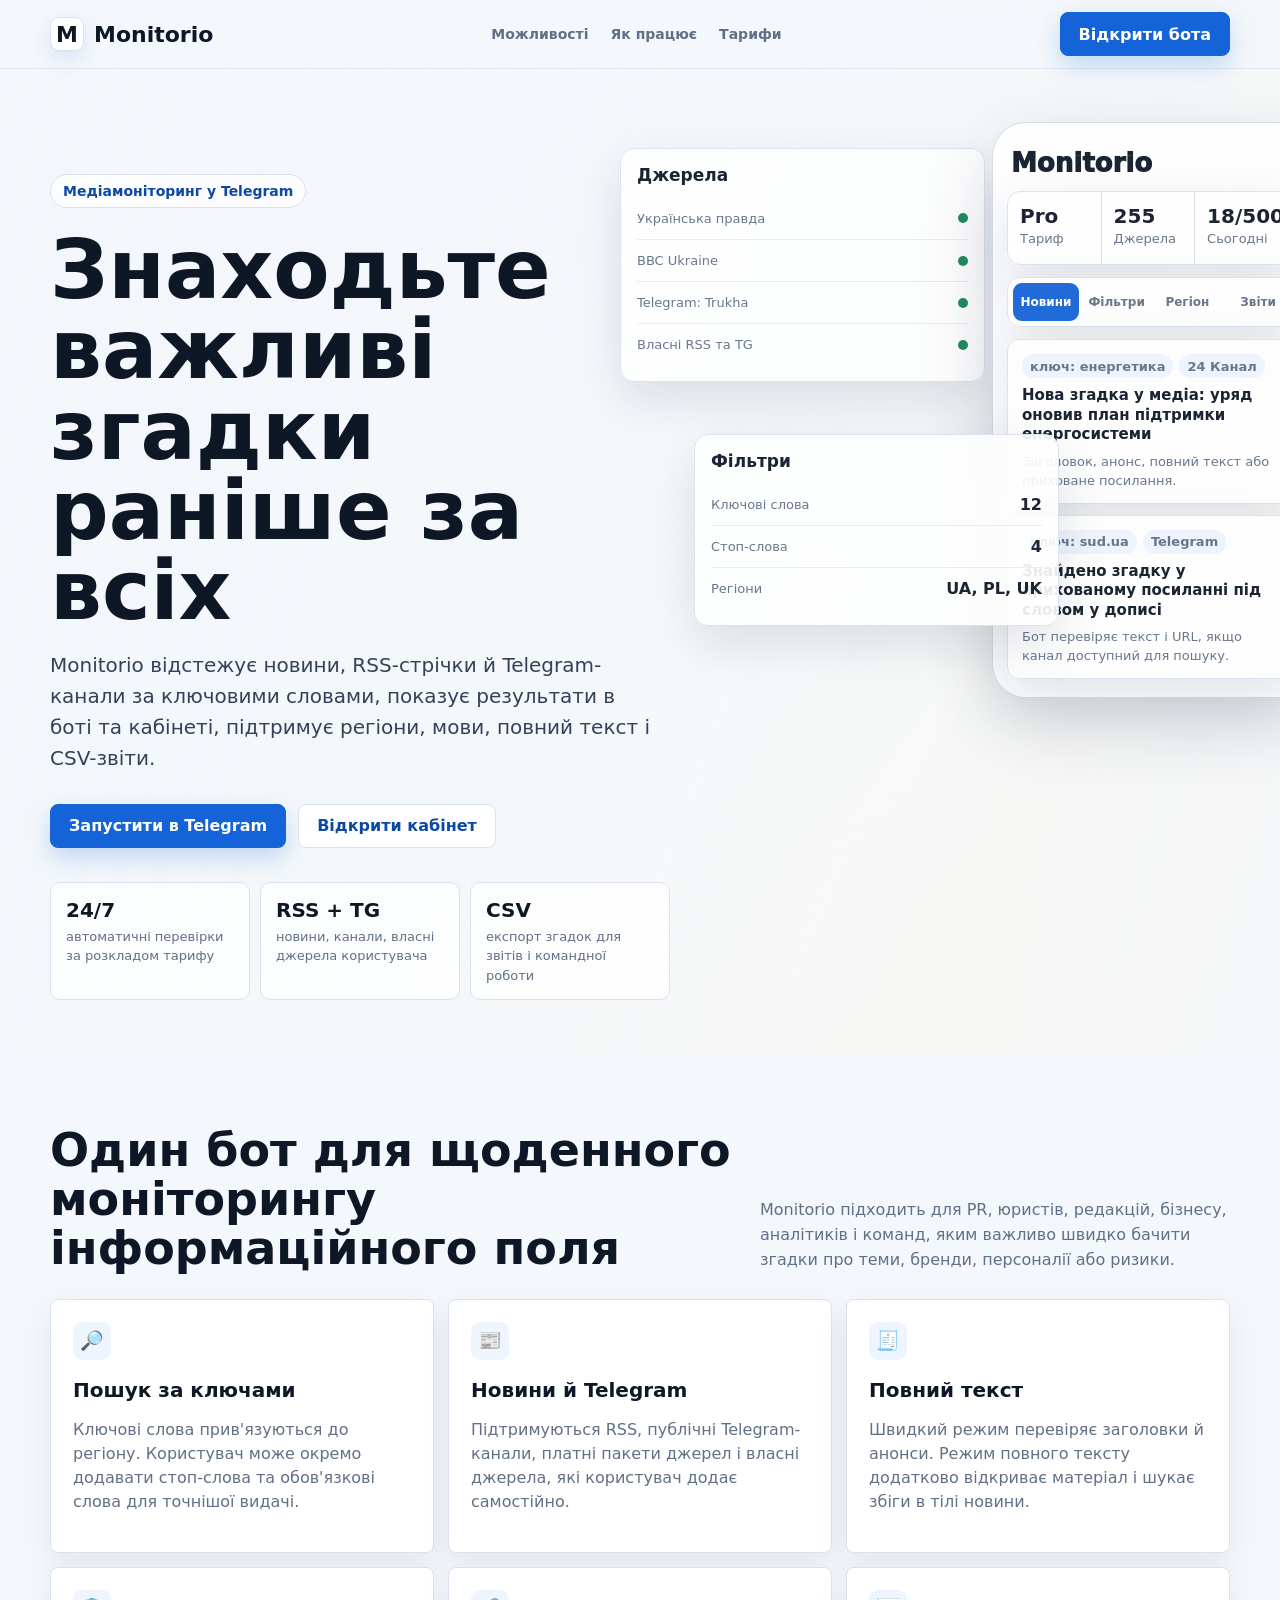
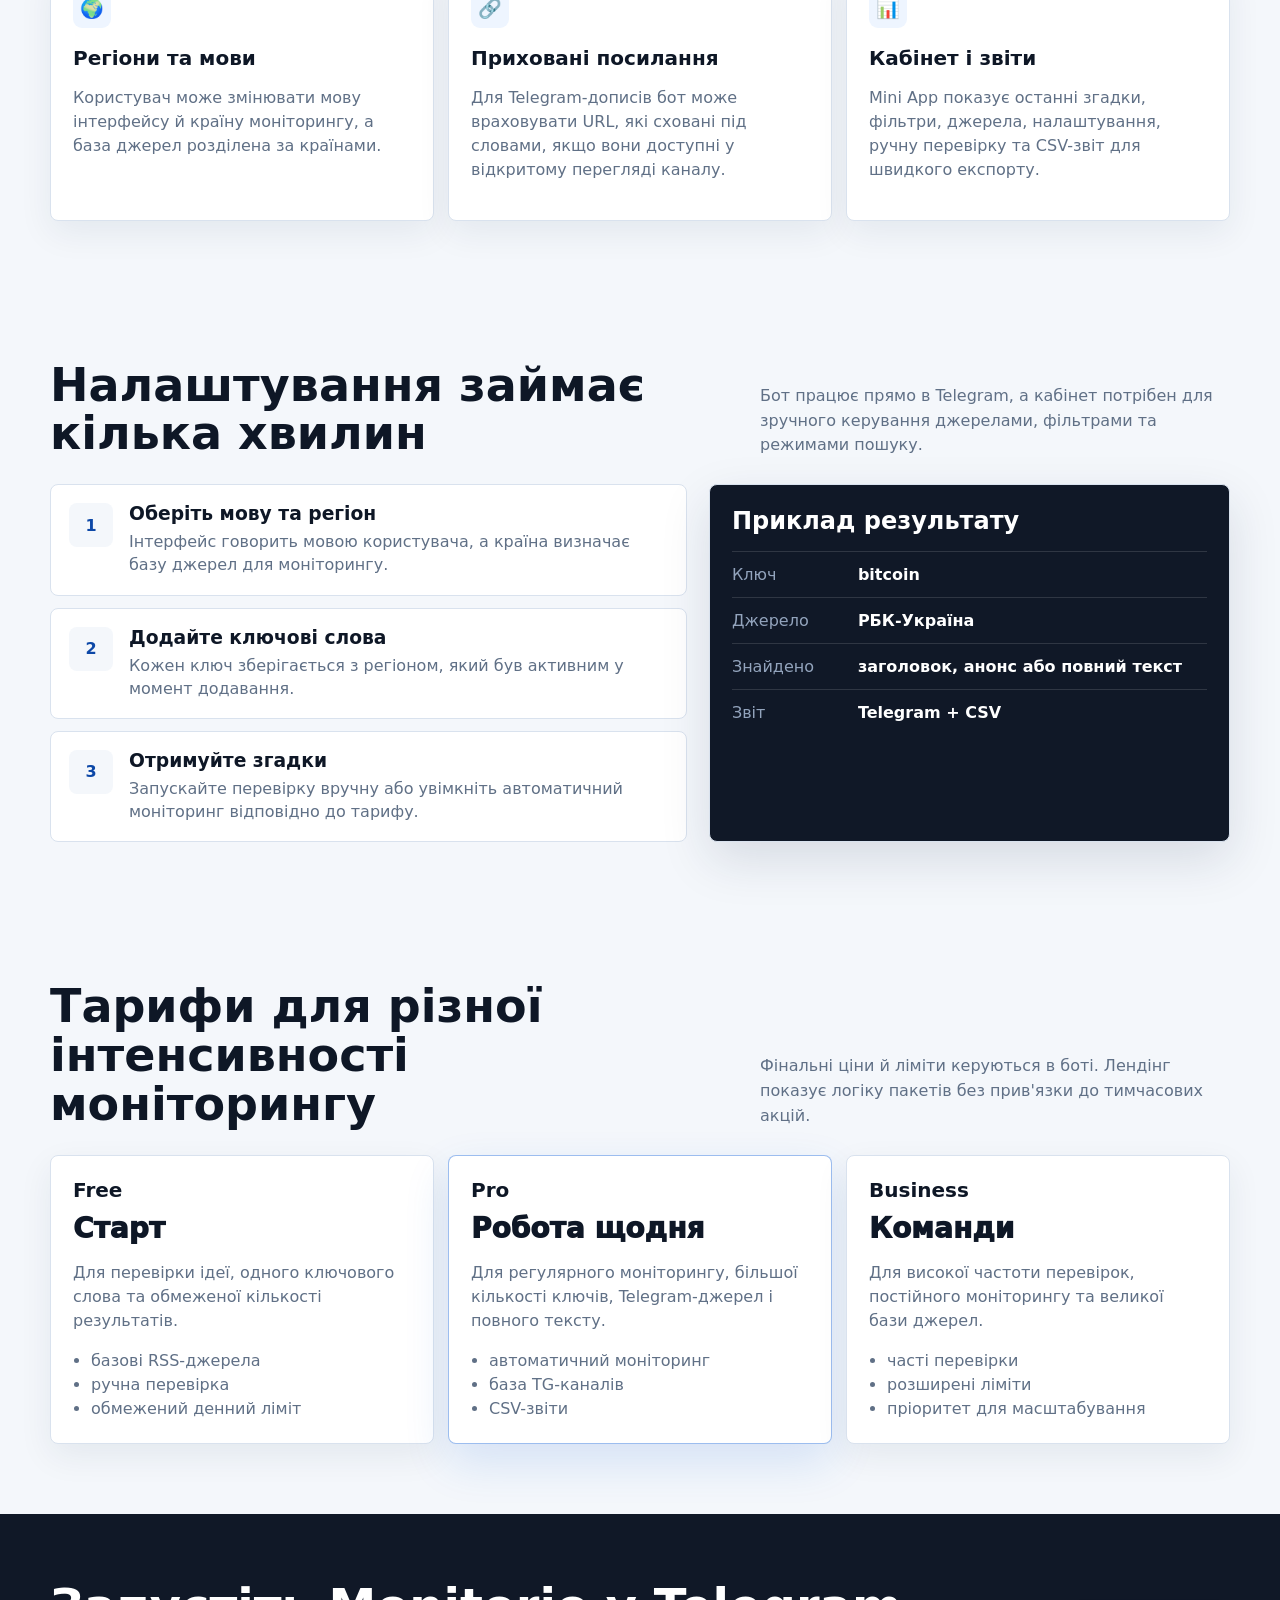
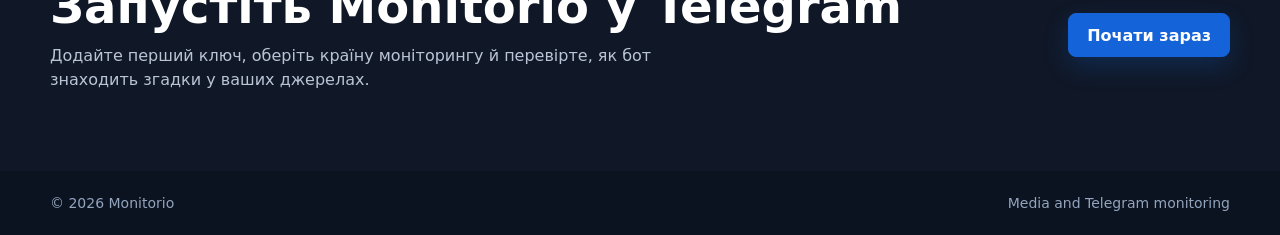
==== landing/index.html @ ac532630 "Add landing page and clarify mini app source counts" ====
<!doctype html>
<html lang="uk">
<head>
  <meta charset="utf-8">
  <meta name="viewport" content="width=device-width, initial-scale=1">
  <title>Monitorio - моніторинг медіа та Telegram</title>
  <meta name="description" content="Monitorio шукає згадки у новинах, RSS-стрічках і Telegram-каналах за ключовими словами. Автоматичний моніторинг, повний текст, регіони, CSV-звіти.">
  <style>
    :root {
      color-scheme: light;
      --bg: #f4f7fb;
      --ink: #0e1726;
      --muted: #607086;
      --line: #d9e2ee;
      --blue: #1463d8;
      --blue-dark: #0d48a7;
      --green: #158456;
      --amber: #bd6b12;
      --panel: rgba(255, 255, 255, .91);
      --shadow: 0 18px 50px rgba(20, 38, 70, .13);
    }

    * {
      box-sizing: border-box;
    }

    html {
      scroll-behavior: smooth;
    }

    body {
      margin: 0;
      background: var(--bg);
      color: var(--ink);
      font-family: Inter, ui-sans-serif, system-ui, -apple-system, BlinkMacSystemFont, "Segoe UI", sans-serif;
      letter-spacing: 0;
    }

    a {
      color: inherit;
      text-decoration: none;
    }

    .topbar {
      position: fixed;
      top: 0;
      right: 0;
      left: 0;
      z-index: 20;
      border-bottom: 1px solid rgba(217, 226, 238, .74);
      background: rgba(244, 247, 251, .86);
      backdrop-filter: blur(16px);
    }

    .nav {
      display: flex;
      align-items: center;
      justify-content: space-between;
      width: min(1180px, calc(100% - 32px));
      min-height: 68px;
      margin: 0 auto;
      gap: 24px;
    }

    .brand {
      display: inline-flex;
      align-items: center;
      gap: 10px;
      font-weight: 900;
      font-size: 22px;
    }

    .mark {
      display: grid;
      place-items: center;
      width: 34px;
      height: 34px;
      border-radius: 9px;
      background: #ffffff;
      border: 1px solid var(--line);
      box-shadow: 0 8px 20px rgba(20, 99, 216, .12);
    }

    .nav-links {
      display: flex;
      align-items: center;
      gap: 22px;
      color: var(--muted);
      font-weight: 700;
      font-size: 14px;
    }

    .nav-cta,
    .button {
      display: inline-flex;
      align-items: center;
      justify-content: center;
      min-height: 44px;
      padding: 0 18px;
      border-radius: 8px;
      border: 1px solid var(--blue);
      background: var(--blue);
      color: #ffffff;
      font-weight: 850;
      box-shadow: 0 10px 24px rgba(20, 99, 216, .22);
    }

    .button.secondary {
      background: #ffffff;
      color: var(--blue-dark);
      border-color: var(--line);
      box-shadow: none;
    }

    .hero {
      position: relative;
      min-height: 88svh;
      overflow: hidden;
      padding: 122px 0 56px;
      isolation: isolate;
    }

    .hero::before {
      content: "";
      position: absolute;
      inset: 0;
      z-index: -2;
      background:
        linear-gradient(110deg, rgba(244, 247, 251, .98) 0%, rgba(244, 247, 251, .91) 42%, rgba(244, 247, 251, .58) 78%, rgba(244, 247, 251, .92) 100%),
        linear-gradient(135deg, #e7f0fb 0%, #f7fbf8 43%, #fff7e8 100%);
    }

    .hero-visual {
      position: absolute;
      top: 104px;
      right: max(-80px, calc((100vw - 1180px) / 2 - 110px));
      z-index: -1;
      width: min(720px, 58vw);
      min-height: 570px;
      opacity: .94;
    }

    .phone {
      position: absolute;
      top: 18px;
      right: 28px;
      width: 320px;
      min-height: 548px;
      padding: 18px 14px;
      border: 1px solid rgba(125, 144, 168, .32);
      border-radius: 34px;
      background: rgba(255, 255, 255, .86);
      box-shadow: 0 26px 80px rgba(20, 38, 70, .18);
    }

    .screen-title {
      margin: 7px 4px 13px;
      font-size: 26px;
      font-weight: 950;
    }

    .screen-tabs,
    .stats,
    .alert-card,
    .panel {
      border: 1px solid var(--line);
      background: var(--panel);
      box-shadow: var(--shadow);
    }

    .stats {
      display: grid;
      grid-template-columns: repeat(3, 1fr);
      overflow: hidden;
      border-radius: 13px;
    }

    .stat {
      min-height: 72px;
      padding: 12px;
      border-right: 1px solid var(--line);
    }

    .stat:last-child {
      border-right: 0;
    }

    .stat strong {
      display: block;
      font-size: 20px;
    }

    .stat span,
    .alert-card span,
    .panel span {
      color: var(--muted);
      font-size: 13px;
    }

    .screen-tabs {
      display: grid;
      grid-template-columns: repeat(4, 1fr);
      gap: 5px;
      margin: 12px 0;
      padding: 5px;
      border-radius: 13px;
    }

    .screen-tabs b {
      display: grid;
      place-items: center;
      min-height: 38px;
      border-radius: 9px;
      color: var(--muted);
      font-size: 12px;
    }

    .screen-tabs b:first-child {
      color: #ffffff;
      background: var(--blue);
    }

    .alert-card {
      margin-top: 11px;
      padding: 14px;
      border-radius: 12px;
    }

    .alert-card h3 {
      margin: 8px 0 6px;
      font-size: 15px;
      line-height: 1.3;
    }

    .badge-row {
      display: flex;
      flex-wrap: wrap;
      gap: 6px;
    }

    .badge {
      display: inline-flex;
      align-items: center;
      min-height: 24px;
      padding: 0 8px;
      border-radius: 99px;
      background: #edf4ff;
      color: var(--blue-dark);
      font-size: 12px;
      font-weight: 800;
    }

    .panel {
      position: absolute;
      left: 0;
      width: 365px;
      padding: 16px;
      border-radius: 14px;
    }

    .panel.sources {
      top: 44px;
    }

    .panel.filters {
      bottom: 48px;
      left: 74px;
    }

    .panel h3 {
      margin: 0 0 12px;
      font-size: 17px;
    }

    .source-row,
    .filter-row {
      display: flex;
      align-items: center;
      justify-content: space-between;
      gap: 14px;
      min-height: 42px;
      border-top: 1px solid #e6edf5;
    }

    .source-row:first-of-type,
    .filter-row:first-of-type {
      border-top: 0;
    }

    .dot {
      width: 10px;
      height: 10px;
      border-radius: 99px;
      background: var(--green);
    }

    .container {
      width: min(1180px, calc(100% - 32px));
      margin: 0 auto;
    }

    .hero-copy {
      max-width: 650px;
      padding-top: 52px;
    }

    .kicker {
      display: inline-flex;
      align-items: center;
      gap: 8px;
      min-height: 34px;
      padding: 0 12px;
      border: 1px solid var(--line);
      border-radius: 99px;
      background: rgba(255, 255, 255, .74);
      color: var(--blue-dark);
      font-weight: 850;
      font-size: 14px;
    }

    h1 {
      margin: 22px 0 18px;
      max-width: 760px;
      font-size: clamp(42px, 7vw, 82px);
      line-height: .98;
      letter-spacing: 0;
    }

    .lead {
      max-width: 610px;
      margin: 0 0 30px;
      color: #344158;
      font-size: 20px;
      line-height: 1.55;
    }

    .hero-actions {
      display: flex;
      flex-wrap: wrap;
      gap: 12px;
      margin-bottom: 34px;
    }

    .proof {
      display: grid;
      grid-template-columns: repeat(3, minmax(0, 1fr));
      max-width: 620px;
      gap: 10px;
    }

    .proof-item {
      min-height: 82px;
      padding: 15px;
      border: 1px solid var(--line);
      border-radius: 10px;
      background: rgba(255, 255, 255, .78);
    }

    .proof-item strong {
      display: block;
      margin-bottom: 4px;
      font-size: 20px;
    }

    .proof-item span {
      color: var(--muted);
      font-size: 13px;
      line-height: 1.35;
    }

    section.band {
      padding: 70px 0;
    }

    .section-head {
      display: flex;
      align-items: end;
      justify-content: space-between;
      gap: 28px;
      margin-bottom: 26px;
    }

    .section-head h2 {
      margin: 0;
      max-width: 700px;
      font-size: clamp(30px, 4vw, 46px);
      line-height: 1.06;
    }

    .section-head p {
      max-width: 470px;
      margin: 0;
      color: var(--muted);
      line-height: 1.55;
    }

    .feature-grid,
    .pricing-grid {
      display: grid;
      grid-template-columns: repeat(3, minmax(0, 1fr));
      gap: 14px;
    }

    .feature,
    .price {
      min-height: 220px;
      padding: 22px;
      border: 1px solid var(--line);
      border-radius: 8px;
      background: #ffffff;
      box-shadow: 0 12px 34px rgba(20, 38, 70, .07);
    }

    .icon {
      display: grid;
      place-items: center;
      width: 38px;
      height: 38px;
      margin-bottom: 18px;
      border-radius: 9px;
      background: #eef5ff;
      color: var(--blue-dark);
      font-size: 19px;
    }

    .feature h3,
    .price h3 {
      margin: 0 0 10px;
      font-size: 20px;
    }

    .feature p,
    .price p,
    .price li {
      color: var(--muted);
      line-height: 1.5;
    }

    .workflow {
      display: grid;
      grid-template-columns: 1.1fr .9fr;
      gap: 22px;
      align-items: stretch;
    }

    .steps {
      display: grid;
      gap: 12px;
    }

    .step {
      display: grid;
      grid-template-columns: 44px 1fr;
      gap: 16px;
      padding: 18px;
      border: 1px solid var(--line);
      border-radius: 8px;
      background: #ffffff;
    }

    .step b {
      display: grid;
      place-items: center;
      width: 44px;
      height: 44px;
      border-radius: 8px;
      background: #f4f7fb;
      color: var(--blue-dark);
    }

    .step h3 {
      margin: 0 0 6px;
    }

    .step p {
      margin: 0;
      color: var(--muted);
      line-height: 1.45;
    }

    .report {
      padding: 22px;
      border: 1px solid var(--line);
      border-radius: 8px;
      background: #101827;
      color: #ffffff;
      box-shadow: var(--shadow);
    }

    .report h3 {
      margin: 0 0 16px;
      font-size: 24px;
    }

    .report-line {
      display: grid;
      grid-template-columns: 112px 1fr;
      gap: 14px;
      padding: 13px 0;
      border-top: 1px solid rgba(255, 255, 255, .13);
    }

    .report-line span {
      color: #93a4bd;
    }

    .report-line strong {
      color: #ffffff;
    }

    .price ul {
      margin: 16px 0 0;
      padding: 0 0 0 18px;
    }

    .price.highlight {
      border-color: rgba(20, 99, 216, .42);
      box-shadow: 0 18px 46px rgba(20, 99, 216, .14);
    }

    .price-tag {
      display: block;
      margin: 6px 0 10px;
      font-size: 28px;
      font-weight: 950;
    }

    .final {
      padding: 64px 0 78px;
      background: #101827;
      color: #ffffff;
    }

    .final .container {
      display: flex;
      align-items: center;
      justify-content: space-between;
      gap: 28px;
    }

    .final h2 {
      margin: 0 0 10px;
      font-size: clamp(30px, 4vw, 48px);
    }

    .final p {
      max-width: 620px;
      margin: 0;
      color: #b9c5d7;
      line-height: 1.55;
    }

    footer {
      padding: 24px 0;
      background: #0b1220;
      color: #93a4bd;
      font-size: 14px;
    }

    footer .container {
      display: flex;
      justify-content: space-between;
      gap: 16px;
    }

    @media (max-width: 980px) {
      .nav-links {
        display: none;
      }

      .hero {
        min-height: auto;
        padding-bottom: 36px;
      }

      .hero-copy {
        padding-top: 18px;
      }

      .hero-visual {
        position: relative;
        top: auto;
        right: auto;
        width: 100%;
        min-height: 580px;
        margin-top: 36px;
      }

      .panel.sources {
        left: 0;
      }

      .panel.filters {
        left: 28px;
      }

      .phone {
        right: 0;
      }

      .section-head,
      .workflow,
      .final .container {
        display: block;
      }

      .section-head p {
        margin-top: 12px;
      }

      .feature-grid,
      .pricing-grid,
      .proof {
        grid-template-columns: 1fr;
      }

      .report {
        margin-top: 16px;
      }
    }

    @media (max-width: 560px) {
      .hero-visual {
        min-height: 545px;
      }

      .phone {
        width: min(310px, 92vw);
      }

      .panel {
        width: min(340px, 92vw);
      }

      .panel.sources {
        top: 356px;
      }

      .panel.filters {
        display: none;
      }

      .button,
      .nav-cta {
        width: 100%;
      }

      .final .button {
        margin-top: 22px;
      }

      footer .container {
        display: block;
      }
    }
  </style>
</head>
<body>
  <header class="topbar">
    <nav class="nav" aria-label="Головна навігація">
      <a class="brand" href="#top" aria-label="Monitorio">
        <span class="mark">M</span>
        <span>Monitorio</span>
      </a>
      <div class="nav-links">
        <a href="#features">Можливості</a>
        <a href="#workflow">Як працює</a>
        <a href="#plans">Тарифи</a>
      </div>
      <a class="nav-cta" href="https://t.me/Monitori0bot">Відкрити бота</a>
    </nav>
  </header>

  <main id="top">
    <section class="hero">
      <div class="hero-visual" aria-hidden="true">
        <div class="panel sources">
          <h3>Джерела</h3>
          <div class="source-row"><span>Українська правда</span><i class="dot"></i></div>
          <div class="source-row"><span>BBC Ukraine</span><i class="dot"></i></div>
          <div class="source-row"><span>Telegram: Trukha</span><i class="dot"></i></div>
          <div class="source-row"><span>Власні RSS та TG</span><i class="dot"></i></div>
        </div>
        <div class="phone">
          <div class="screen-title">Monitorio</div>
          <div class="stats">
            <div class="stat"><strong>Pro</strong><span>Тариф</span></div>
            <div class="stat"><strong>255</strong><span>Джерела</span></div>
            <div class="stat"><strong>18/500</strong><span>Сьогодні</span></div>
          </div>
          <div class="screen-tabs"><b>Новини</b><b>Фільтри</b><b>Регіон</b><b>Звіти</b></div>
          <article class="alert-card">
            <div class="badge-row">
              <span class="badge">ключ: енергетика</span>
              <span class="badge">24 Канал</span>
            </div>
            <h3>Нова згадка у медіа: уряд оновив план підтримки енергосистеми</h3>
            <span>Заголовок, анонс, повний текст або приховане посилання.</span>
          </article>
          <article class="alert-card">
            <div class="badge-row">
              <span class="badge">ключ: sud.ua</span>
              <span class="badge">Telegram</span>
            </div>
            <h3>Знайдено згадку у прихованому посиланні під словом у дописі</h3>
            <span>Бот перевіряє текст і URL, якщо канал доступний для пошуку.</span>
          </article>
        </div>
        <div class="panel filters">
          <h3>Фільтри</h3>
          <div class="filter-row"><span>Ключові слова</span><strong>12</strong></div>
          <div class="filter-row"><span>Стоп-слова</span><strong>4</strong></div>
          <div class="filter-row"><span>Регіони</span><strong>UA, PL, UK</strong></div>
        </div>
      </div>

      <div class="container">
        <div class="hero-copy">
          <span class="kicker">Медіамоніторинг у Telegram</span>
          <h1>Знаходьте важливі згадки раніше за всіх</h1>
          <p class="lead">Monitorio відстежує новини, RSS-стрічки й Telegram-канали за ключовими словами, показує результати в боті та кабінеті, підтримує регіони, мови, повний текст і CSV-звіти.</p>
          <div class="hero-actions">
            <a class="button" href="https://t.me/Monitori0bot">Запустити в Telegram</a>
            <a class="button secondary" href="https://app.monitorio.online">Відкрити кабінет</a>
          </div>
          <div class="proof">
            <div class="proof-item"><strong>24/7</strong><span>автоматичні перевірки за розкладом тарифу</span></div>
            <div class="proof-item"><strong>RSS + TG</strong><span>новини, канали, власні джерела користувача</span></div>
            <div class="proof-item"><strong>CSV</strong><span>експорт згадок для звітів і командної роботи</span></div>
          </div>
        </div>
      </div>
    </section>

    <section class="band" id="features">
      <div class="container">
        <div class="section-head">
          <h2>Один бот для щоденного моніторингу інформаційного поля</h2>
          <p>Monitorio підходить для PR, юристів, редакцій, бізнесу, аналітиків і команд, яким важливо швидко бачити згадки про теми, бренди, персоналії або ризики.</p>
        </div>
        <div class="feature-grid">
          <article class="feature">
            <span class="icon">🔎</span>
            <h3>Пошук за ключами</h3>
            <p>Ключові слова прив'язуються до регіону. Користувач може окремо додавати стоп-слова та обов'язкові слова для точнішої видачі.</p>
          </article>
          <article class="feature">
            <span class="icon">📰</span>
            <h3>Новини й Telegram</h3>
            <p>Підтримуються RSS, публічні Telegram-канали, платні пакети джерел і власні джерела, які користувач додає самостійно.</p>
          </article>
          <article class="feature">
            <span class="icon">🧾</span>
            <h3>Повний текст</h3>
            <p>Швидкий режим перевіряє заголовки й анонси. Режим повного тексту додатково відкриває матеріал і шукає збіги в тілі новини.</p>
          </article>
          <article class="feature">
            <span class="icon">🌍</span>
            <h3>Регіони та мови</h3>
            <p>Користувач може змінювати мову інтерфейсу й країну моніторингу, а база джерел розділена за країнами.</p>
          </article>
          <article class="feature">
            <span class="icon">🔗</span>
            <h3>Приховані посилання</h3>
            <p>Для Telegram-дописів бот може враховувати URL, які сховані під словами, якщо вони доступні у відкритому перегляді каналу.</p>
          </article>
          <article class="feature">
            <span class="icon">📊</span>
            <h3>Кабінет і звіти</h3>
            <p>Mini App показує останні згадки, фільтри, джерела, налаштування, ручну перевірку та CSV-звіт для швидкого експорту.</p>
          </article>
        </div>
      </div>
    </section>

    <section class="band" id="workflow">
      <div class="container">
        <div class="section-head">
          <h2>Налаштування займає кілька хвилин</h2>
          <p>Бот працює прямо в Telegram, а кабінет потрібен для зручного керування джерелами, фільтрами та режимами пошуку.</p>
        </div>
        <div class="workflow">
          <div class="steps">
            <article class="step">
              <b>1</b>
              <div><h3>Оберіть мову та регіон</h3><p>Інтерфейс говорить мовою користувача, а країна визначає базу джерел для моніторингу.</p></div>
            </article>
            <article class="step">
              <b>2</b>
              <div><h3>Додайте ключові слова</h3><p>Кожен ключ зберігається з регіоном, який був активним у момент додавання.</p></div>
            </article>
            <article class="step">
              <b>3</b>
              <div><h3>Отримуйте згадки</h3><p>Запускайте перевірку вручну або увімкніть автоматичний моніторинг відповідно до тарифу.</p></div>
            </article>
          </div>
          <aside class="report">
            <h3>Приклад результату</h3>
            <div class="report-line"><span>Ключ</span><strong>bitcoin</strong></div>
            <div class="report-line"><span>Джерело</span><strong>РБК-Україна</strong></div>
            <div class="report-line"><span>Знайдено</span><strong>заголовок, анонс або повний текст</strong></div>
            <div class="report-line"><span>Звіт</span><strong>Telegram + CSV</strong></div>
          </aside>
        </div>
      </div>
    </section>

    <section class="band" id="plans">
      <div class="container">
        <div class="section-head">
          <h2>Тарифи для різної інтенсивності моніторингу</h2>
          <p>Фінальні ціни й ліміти керуються в боті. Лендінг показує логіку пакетів без прив'язки до тимчасових акцій.</p>
        </div>
        <div class="pricing-grid">
          <article class="price">
            <h3>Free</h3>
            <span class="price-tag">Старт</span>
            <p>Для перевірки ідеї, одного ключового слова та обмеженої кількості результатів.</p>
            <ul>
              <li>базові RSS-джерела</li>
              <li>ручна перевірка</li>
              <li>обмежений денний ліміт</li>
            </ul>
          </article>
          <article class="price highlight">
            <h3>Pro</h3>
            <span class="price-tag">Робота щодня</span>
            <p>Для регулярного моніторингу, більшої кількості ключів, Telegram-джерел і повного тексту.</p>
            <ul>
              <li>автоматичний моніторинг</li>
              <li>база TG-каналів</li>
              <li>CSV-звіти</li>
            </ul>
          </article>
          <article class="price">
            <h3>Business</h3>
            <span class="price-tag">Команди</span>
            <p>Для високої частоти перевірок, постійного моніторингу та великої бази джерел.</p>
            <ul>
              <li>часті перевірки</li>
              <li>розширені ліміти</li>
              <li>пріоритет для масштабування</li>
            </ul>
          </article>
        </div>
      </div>
    </section>

    <section class="final">
      <div class="container">
        <div>
          <h2>Запустіть Monitorio у Telegram</h2>
          <p>Додайте перший ключ, оберіть країну моніторингу й перевірте, як бот знаходить згадки у ваших джерелах.</p>
        </div>
        <a class="button" href="https://t.me/Monitori0bot">Почати зараз</a>
      </div>
    </section>
  </main>

  <footer>
    <div class="container">
      <span>© 2026 Monitorio</span>
      <span>Media and Telegram monitoring</span>
    </div>
  </footer>
</body>
</html>
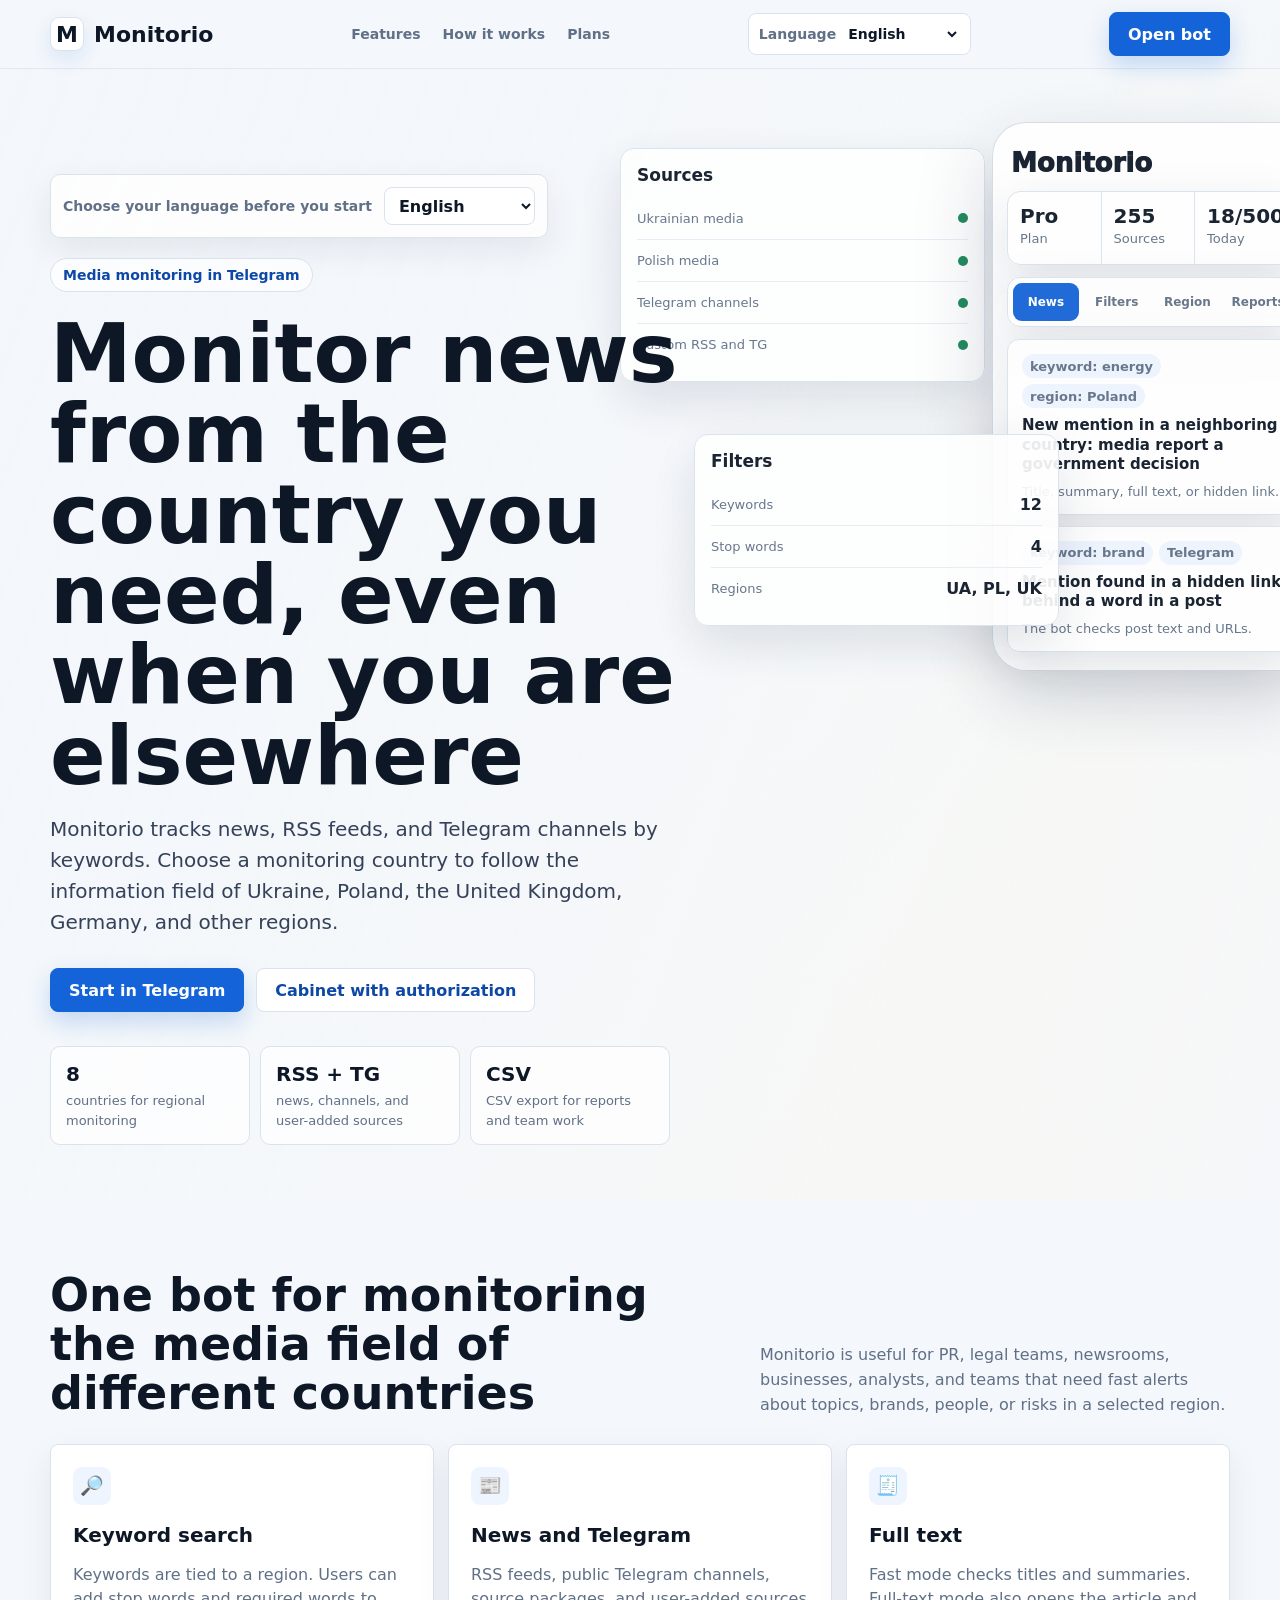
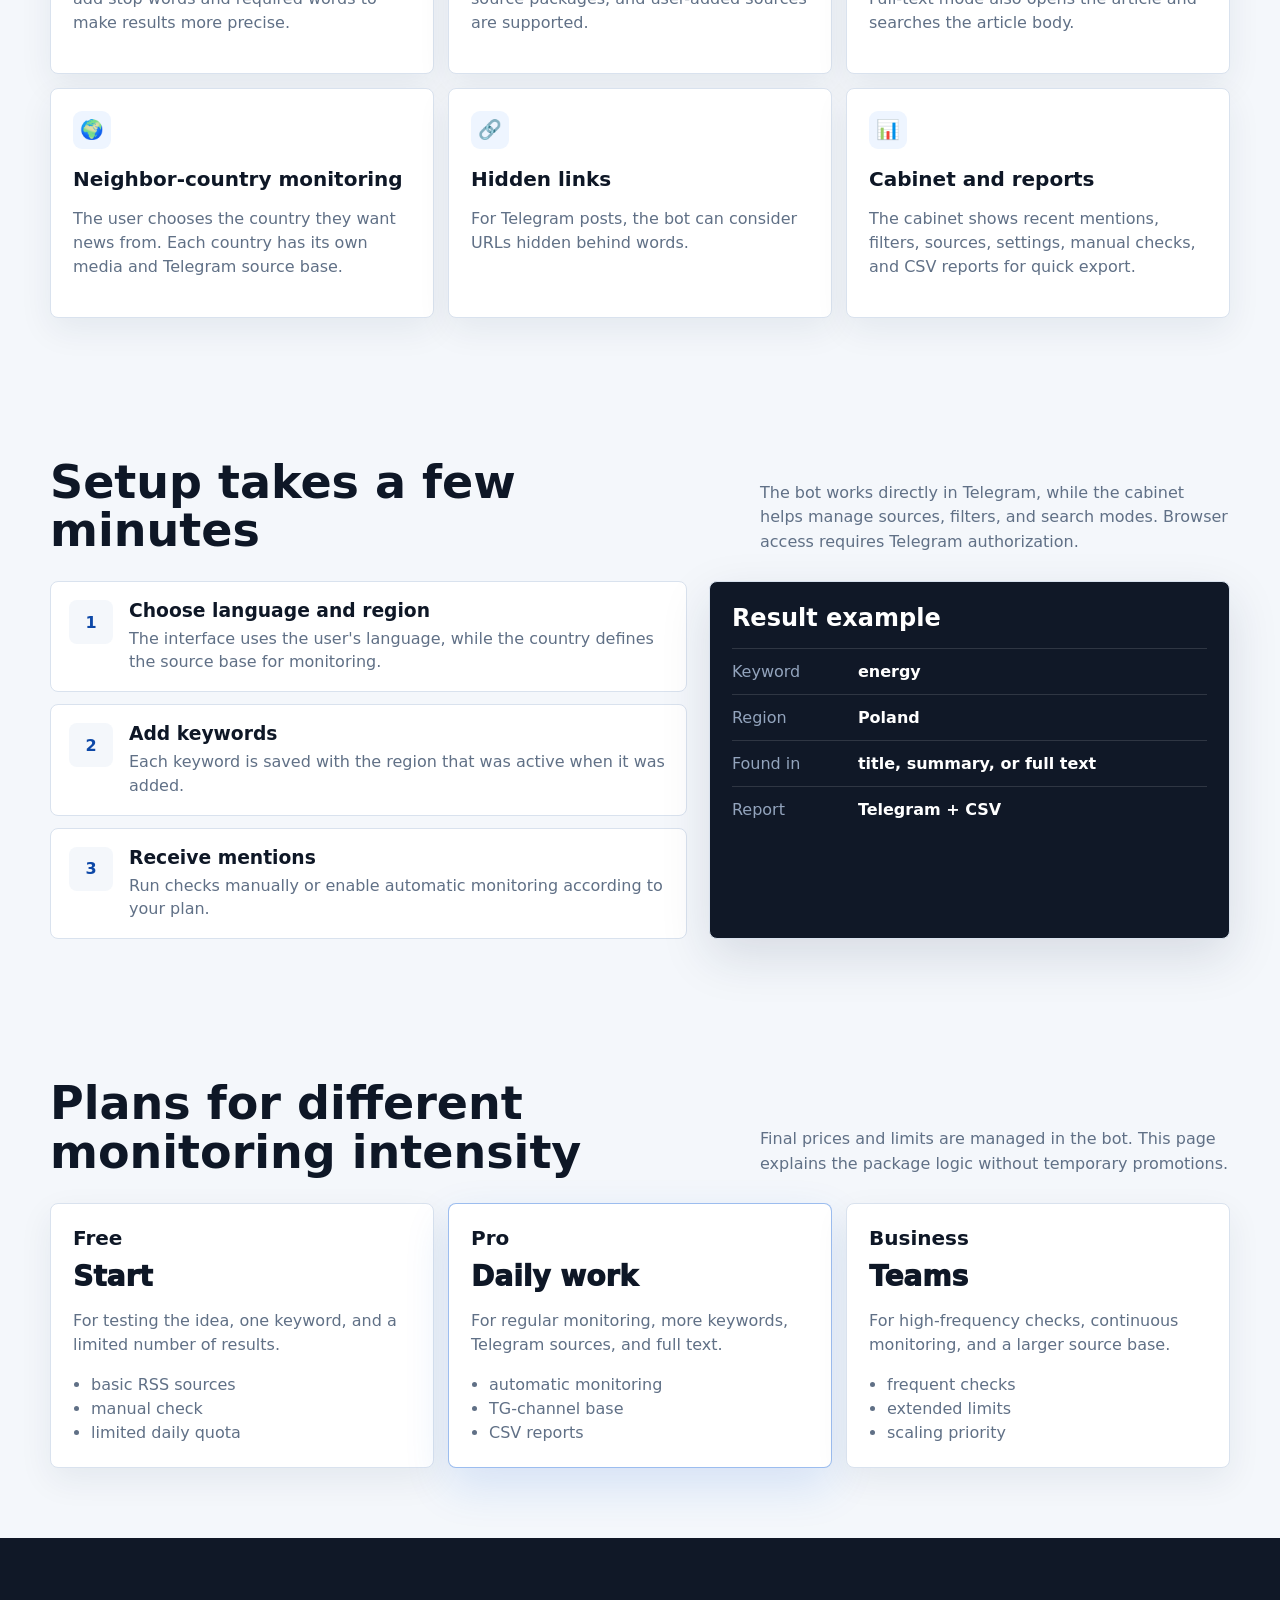
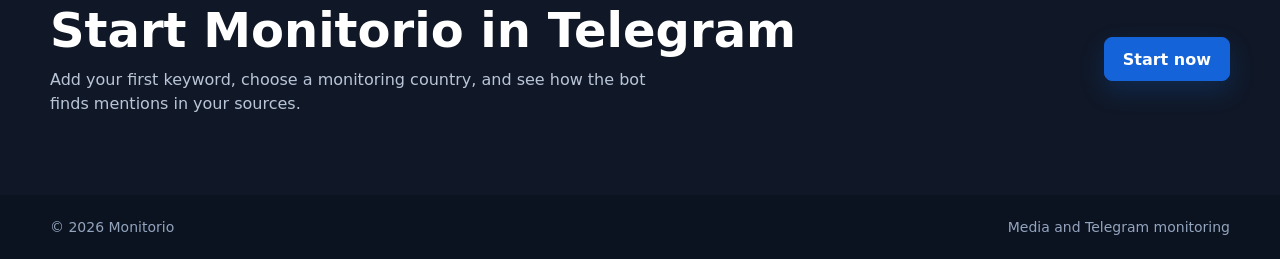
==== commit 79949450: "Localize Monitorio landing page" ====
--- a/landing/index.html
+++ b/landing/index.html
@@ -90,6 +90,29 @@
       font-size: 14px;
     }
 
+    .language-switcher {
+      display: inline-flex;
+      align-items: center;
+      gap: 8px;
+      min-height: 42px;
+      padding: 0 10px;
+      border: 1px solid var(--line);
+      border-radius: 8px;
+      background: #ffffff;
+      color: var(--muted);
+      font-weight: 800;
+      font-size: 14px;
+    }
+
+    .language-switcher select {
+      min-height: 30px;
+      border: 0;
+      background: transparent;
+      color: var(--ink);
+      font: inherit;
+      outline: 0;
+    }
+
     .nav-cta,
     .button {
       display: inline-flex;
@@ -341,6 +364,36 @@
       margin-bottom: 34px;
     }
 
+    .language-panel {
+      display: inline-flex;
+      flex-wrap: wrap;
+      align-items: center;
+      gap: 12px;
+      margin: 0 0 20px;
+      padding: 12px;
+      border: 1px solid var(--line);
+      border-radius: 10px;
+      background: rgba(255, 255, 255, .82);
+      box-shadow: 0 12px 32px rgba(20, 38, 70, .08);
+    }
+
+    .language-panel span {
+      color: var(--muted);
+      font-weight: 800;
+      font-size: 14px;
+    }
+
+    .language-panel select {
+      min-height: 38px;
+      padding: 0 10px;
+      border: 1px solid var(--line);
+      border-radius: 8px;
+      background: #ffffff;
+      color: var(--ink);
+      font: inherit;
+      font-weight: 800;
+    }
+
     .proof {
       display: grid;
       grid-template-columns: repeat(3, minmax(0, 1fr));
@@ -663,11 +716,24 @@
         <span>Monitorio</span>
       </a>
       <div class="nav-links">
-        <a href="#features">Можливості</a>
-        <a href="#workflow">Як працює</a>
-        <a href="#plans">Тарифи</a>
+        <a href="#features" data-i18n="navFeatures">Можливості</a>
+        <a href="#workflow" data-i18n="navWorkflow">Як працює</a>
+        <a href="#plans" data-i18n="navPlans">Тарифи</a>
       </div>
-      <a class="nav-cta" href="https://t.me/Monitori0bot">Відкрити бота</a>
+      <label class="language-switcher">
+        <span data-i18n="languageShort">Мова</span>
+        <select class="language-select" aria-label="Language">
+          <option value="en">English</option>
+          <option value="uk">Українська</option>
+          <option value="pl">Polski</option>
+          <option value="de">Deutsch</option>
+          <option value="es">Español</option>
+          <option value="it">Italiano</option>
+          <option value="be">Беларуская</option>
+          <option value="ru">Русский</option>
+        </select>
+      </label>
+      <a class="nav-cta" href="https://t.me/Monitori0bot" data-i18n="openBot">Відкрити бота</a>
     </nav>
   </header>
 
@@ -675,58 +741,71 @@
     <section class="hero">
       <div class="hero-visual" aria-hidden="true">
         <div class="panel sources">
-          <h3>Джерела</h3>
-          <div class="source-row"><span>Українська правда</span><i class="dot"></i></div>
-          <div class="source-row"><span>BBC Ukraine</span><i class="dot"></i></div>
-          <div class="source-row"><span>Telegram: Trukha</span><i class="dot"></i></div>
-          <div class="source-row"><span>Власні RSS та TG</span><i class="dot"></i></div>
+          <h3 data-i18n="mockSources">Джерела</h3>
+          <div class="source-row"><span data-i18n="mockSourceUa">Українські медіа</span><i class="dot"></i></div>
+          <div class="source-row"><span data-i18n="mockSourcePl">Польські медіа</span><i class="dot"></i></div>
+          <div class="source-row"><span data-i18n="mockSourceTg">Telegram-канали</span><i class="dot"></i></div>
+          <div class="source-row"><span data-i18n="mockSourceCustom">Власні RSS та TG</span><i class="dot"></i></div>
         </div>
         <div class="phone">
           <div class="screen-title">Monitorio</div>
           <div class="stats">
-            <div class="stat"><strong>Pro</strong><span>Тариф</span></div>
-            <div class="stat"><strong>255</strong><span>Джерела</span></div>
-            <div class="stat"><strong>18/500</strong><span>Сьогодні</span></div>
+            <div class="stat"><strong>Pro</strong><span data-i18n="mockPlan">Тариф</span></div>
+            <div class="stat"><strong>255</strong><span data-i18n="mockSources">Джерела</span></div>
+            <div class="stat"><strong>18/500</strong><span data-i18n="mockToday">Сьогодні</span></div>
           </div>
-          <div class="screen-tabs"><b>Новини</b><b>Фільтри</b><b>Регіон</b><b>Звіти</b></div>
+          <div class="screen-tabs"><b data-i18n="tabNews">Новини</b><b data-i18n="tabFilters">Фільтри</b><b data-i18n="tabRegion">Регіон</b><b data-i18n="tabReports">Звіти</b></div>
           <article class="alert-card">
             <div class="badge-row">
-              <span class="badge">ключ: енергетика</span>
-              <span class="badge">24 Канал</span>
+              <span class="badge" data-i18n="mockKeywordEnergy">ключ: енергетика</span>
+              <span class="badge" data-i18n="mockRegionPoland">регіон: Польща</span>
             </div>
-            <h3>Нова згадка у медіа: уряд оновив план підтримки енергосистеми</h3>
-            <span>Заголовок, анонс, повний текст або приховане посилання.</span>
+            <h3 data-i18n="mockAlertOne">Нова згадка у сусідній країні: медіа пишуть про рішення уряду</h3>
+            <span data-i18n="mockAlertHint">Заголовок, анонс, повний текст або приховане посилання.</span>
           </article>
           <article class="alert-card">
             <div class="badge-row">
-              <span class="badge">ключ: sud.ua</span>
+              <span class="badge" data-i18n="mockKeywordBrand">ключ: бренд</span>
               <span class="badge">Telegram</span>
             </div>
-            <h3>Знайдено згадку у прихованому посиланні під словом у дописі</h3>
-            <span>Бот перевіряє текст і URL, якщо канал доступний для пошуку.</span>
+            <h3 data-i18n="mockAlertTwo">Знайдено згадку у прихованому посиланні під словом у дописі</h3>
+            <span data-i18n="mockAlertTwoHint">Бот перевіряє текст допису та URL.</span>
           </article>
         </div>
         <div class="panel filters">
-          <h3>Фільтри</h3>
-          <div class="filter-row"><span>Ключові слова</span><strong>12</strong></div>
-          <div class="filter-row"><span>Стоп-слова</span><strong>4</strong></div>
-          <div class="filter-row"><span>Регіони</span><strong>UA, PL, UK</strong></div>
+          <h3 data-i18n="mockFilters">Фільтри</h3>
+          <div class="filter-row"><span data-i18n="mockKeywords">Ключові слова</span><strong>12</strong></div>
+          <div class="filter-row"><span data-i18n="mockStopWords">Стоп-слова</span><strong>4</strong></div>
+          <div class="filter-row"><span data-i18n="mockRegions">Регіони</span><strong>UA, PL, UK</strong></div>
         </div>
       </div>
 
       <div class="container">
         <div class="hero-copy">
-          <span class="kicker">Медіамоніторинг у Telegram</span>
-          <h1>Знаходьте важливі згадки раніше за всіх</h1>
-          <p class="lead">Monitorio відстежує новини, RSS-стрічки й Telegram-канали за ключовими словами, показує результати в боті та кабінеті, підтримує регіони, мови, повний текст і CSV-звіти.</p>
+          <div class="language-panel">
+            <span data-i18n="chooseLanguage">Оберіть мову перед початком роботи</span>
+            <select class="language-select" aria-label="Language">
+              <option value="en">English</option>
+              <option value="uk">Українська</option>
+              <option value="pl">Polski</option>
+              <option value="de">Deutsch</option>
+              <option value="es">Español</option>
+              <option value="it">Italiano</option>
+              <option value="be">Беларуская</option>
+              <option value="ru">Русский</option>
+            </select>
+          </div>
+          <span class="kicker" data-i18n="kicker">Медіамоніторинг у Telegram</span>
+          <h1 data-i18n="heroTitle">Моніторте новини потрібної країни, навіть якщо ви в іншому регіоні</h1>
+          <p class="lead" data-i18n="heroLead">Monitorio відстежує новини, RSS-стрічки й Telegram-канали за ключовими словами. Оберіть країну моніторингу, щоб бачити інформаційне поле України, Польщі, Великої Британії, Німеччини та інших регіонів.</p>
           <div class="hero-actions">
-            <a class="button" href="https://t.me/Monitori0bot">Запустити в Telegram</a>
-            <a class="button secondary" href="https://app.monitorio.online">Відкрити кабінет</a>
+            <a class="button" href="https://t.me/Monitori0bot" data-i18n="startTelegram">Запустити в Telegram</a>
+            <a class="button secondary" href="https://app.monitorio.online" data-i18n="openCabinet">Кабінет з авторизацією</a>
           </div>
           <div class="proof">
-            <div class="proof-item"><strong>24/7</strong><span>автоматичні перевірки за розкладом тарифу</span></div>
-            <div class="proof-item"><strong>RSS + TG</strong><span>новини, канали, власні джерела користувача</span></div>
-            <div class="proof-item"><strong>CSV</strong><span>експорт згадок для звітів і командної роботи</span></div>
+            <div class="proof-item"><strong>8</strong><span data-i18n="proofRegions">країн для регіонального моніторингу</span></div>
+            <div class="proof-item"><strong>RSS + TG</strong><span data-i18n="proofSources">новини, канали, власні джерела користувача</span></div>
+            <div class="proof-item"><strong>CSV</strong><span data-i18n="proofCsv">експорт згадок для звітів і командної роботи</span></div>
           </div>
         </div>
       </div>
@@ -735,39 +814,39 @@
     <section class="band" id="features">
       <div class="container">
         <div class="section-head">
-          <h2>Один бот для щоденного моніторингу інформаційного поля</h2>
-          <p>Monitorio підходить для PR, юристів, редакцій, бізнесу, аналітиків і команд, яким важливо швидко бачити згадки про теми, бренди, персоналії або ризики.</p>
+          <h2 data-i18n="featuresTitle">Один бот для моніторингу інформаційного поля різних країн</h2>
+          <p data-i18n="featuresLead">Monitorio підходить для PR, юристів, редакцій, бізнесу, аналітиків і команд, яким важливо швидко бачити згадки про теми, бренди, персоналії або ризики у вибраному регіоні.</p>
         </div>
         <div class="feature-grid">
           <article class="feature">
             <span class="icon">🔎</span>
-            <h3>Пошук за ключами</h3>
-            <p>Ключові слова прив'язуються до регіону. Користувач може окремо додавати стоп-слова та обов'язкові слова для точнішої видачі.</p>
+            <h3 data-i18n="featureKeysTitle">Пошук за ключами</h3>
+            <p data-i18n="featureKeysText">Ключові слова прив'язуються до регіону. Користувач може окремо додавати стоп-слова та обов'язкові слова для точнішої видачі.</p>
           </article>
           <article class="feature">
             <span class="icon">📰</span>
-            <h3>Новини й Telegram</h3>
-            <p>Підтримуються RSS, публічні Telegram-канали, платні пакети джерел і власні джерела, які користувач додає самостійно.</p>
+            <h3 data-i18n="featureNewsTitle">Новини й Telegram</h3>
+            <p data-i18n="featureNewsText">Підтримуються RSS, публічні Telegram-канали, пакети джерел і власні джерела, які користувач додає самостійно.</p>
           </article>
           <article class="feature">
             <span class="icon">🧾</span>
-            <h3>Повний текст</h3>
-            <p>Швидкий режим перевіряє заголовки й анонси. Режим повного тексту додатково відкриває матеріал і шукає збіги в тілі новини.</p>
+            <h3 data-i18n="featureFullTitle">Повний текст</h3>
+            <p data-i18n="featureFullText">Швидкий режим перевіряє заголовки й анонси. Режим повного тексту додатково відкриває матеріал і шукає збіги в тілі новини.</p>
           </article>
           <article class="feature">
             <span class="icon">🌍</span>
-            <h3>Регіони та мови</h3>
-            <p>Користувач може змінювати мову інтерфейсу й країну моніторингу, а база джерел розділена за країнами.</p>
+            <h3 data-i18n="featureRegionTitle">Моніторинг сусідніх країн</h3>
+            <p data-i18n="featureRegionText">Користувач обирає країну, з якої хоче отримувати новини. Для кожної країни є власна база медіа та Telegram-каналів.</p>
           </article>
           <article class="feature">
             <span class="icon">🔗</span>
-            <h3>Приховані посилання</h3>
-            <p>Для Telegram-дописів бот може враховувати URL, які сховані під словами, якщо вони доступні у відкритому перегляді каналу.</p>
+            <h3 data-i18n="featureLinksTitle">Приховані посилання</h3>
+            <p data-i18n="featureLinksText">Для Telegram-дописів бот може враховувати URL, які сховані під словами.</p>
           </article>
           <article class="feature">
             <span class="icon">📊</span>
-            <h3>Кабінет і звіти</h3>
-            <p>Mini App показує останні згадки, фільтри, джерела, налаштування, ручну перевірку та CSV-звіт для швидкого експорту.</p>
+            <h3 data-i18n="featureCabinetTitle">Кабінет і звіти</h3>
+            <p data-i18n="featureCabinetText">Кабінет показує останні згадки, фільтри, джерела, налаштування, ручну перевірку та CSV-звіт для швидкого експорту.</p>
           </article>
         </div>
       </div>
@@ -776,30 +855,30 @@
     <section class="band" id="workflow">
       <div class="container">
         <div class="section-head">
-          <h2>Налаштування займає кілька хвилин</h2>
-          <p>Бот працює прямо в Telegram, а кабінет потрібен для зручного керування джерелами, фільтрами та режимами пошуку.</p>
+          <h2 data-i18n="workflowTitle">Налаштування займає кілька хвилин</h2>
+          <p data-i18n="workflowLead">Бот працює прямо в Telegram, а кабінет потрібен для зручного керування джерелами, фільтрами та режимами пошуку. Для браузерного доступу потрібна авторизація через Telegram.</p>
         </div>
         <div class="workflow">
           <div class="steps">
             <article class="step">
               <b>1</b>
-              <div><h3>Оберіть мову та регіон</h3><p>Інтерфейс говорить мовою користувача, а країна визначає базу джерел для моніторингу.</p></div>
+              <div><h3 data-i18n="stepOneTitle">Оберіть мову та регіон</h3><p data-i18n="stepOneText">Інтерфейс говорить мовою користувача, а країна визначає базу джерел для моніторингу.</p></div>
             </article>
             <article class="step">
               <b>2</b>
-              <div><h3>Додайте ключові слова</h3><p>Кожен ключ зберігається з регіоном, який був активним у момент додавання.</p></div>
+              <div><h3 data-i18n="stepTwoTitle">Додайте ключові слова</h3><p data-i18n="stepTwoText">Кожен ключ зберігається з регіоном, який був активним у момент додавання.</p></div>
             </article>
             <article class="step">
               <b>3</b>
-              <div><h3>Отримуйте згадки</h3><p>Запускайте перевірку вручну або увімкніть автоматичний моніторинг відповідно до тарифу.</p></div>
+              <div><h3 data-i18n="stepThreeTitle">Отримуйте згадки</h3><p data-i18n="stepThreeText">Запускайте перевірку вручну або увімкніть автоматичний моніторинг відповідно до тарифу.</p></div>
             </article>
           </div>
           <aside class="report">
-            <h3>Приклад результату</h3>
-            <div class="report-line"><span>Ключ</span><strong>bitcoin</strong></div>
-            <div class="report-line"><span>Джерело</span><strong>РБК-Україна</strong></div>
-            <div class="report-line"><span>Знайдено</span><strong>заголовок, анонс або повний текст</strong></div>
-            <div class="report-line"><span>Звіт</span><strong>Telegram + CSV</strong></div>
+            <h3 data-i18n="reportTitle">Приклад результату</h3>
+            <div class="report-line"><span data-i18n="reportKeyword">Ключ</span><strong data-i18n="reportKeywordValue">енергетика</strong></div>
+            <div class="report-line"><span data-i18n="reportRegion">Регіон</span><strong data-i18n="reportRegionValue">Польща</strong></div>
+            <div class="report-line"><span data-i18n="reportFound">Знайдено</span><strong data-i18n="reportFoundValue">заголовок, анонс або повний текст</strong></div>
+            <div class="report-line"><span data-i18n="reportExport">Звіт</span><strong>Telegram + CSV</strong></div>
           </aside>
         </div>
       </div>
@@ -808,38 +887,38 @@
     <section class="band" id="plans">
       <div class="container">
         <div class="section-head">
-          <h2>Тарифи для різної інтенсивності моніторингу</h2>
-          <p>Фінальні ціни й ліміти керуються в боті. Лендінг показує логіку пакетів без прив'язки до тимчасових акцій.</p>
+          <h2 data-i18n="plansTitle">Тарифи для різної інтенсивності моніторингу</h2>
+          <p data-i18n="plansLead">Фінальні ціни й ліміти керуються в боті. Лендінг показує логіку пакетів без прив'язки до тимчасових акцій.</p>
         </div>
         <div class="pricing-grid">
           <article class="price">
             <h3>Free</h3>
-            <span class="price-tag">Старт</span>
-            <p>Для перевірки ідеї, одного ключового слова та обмеженої кількості результатів.</p>
+            <span class="price-tag" data-i18n="freeTag">Старт</span>
+            <p data-i18n="freeText">Для перевірки ідеї, одного ключового слова та обмеженої кількості результатів.</p>
             <ul>
-              <li>базові RSS-джерела</li>
-              <li>ручна перевірка</li>
-              <li>обмежений денний ліміт</li>
+              <li data-i18n="freeOne">базові RSS-джерела</li>
+              <li data-i18n="freeTwo">ручна перевірка</li>
+              <li data-i18n="freeThree">обмежений денний ліміт</li>
             </ul>
           </article>
           <article class="price highlight">
             <h3>Pro</h3>
-            <span class="price-tag">Робота щодня</span>
-            <p>Для регулярного моніторингу, більшої кількості ключів, Telegram-джерел і повного тексту.</p>
+            <span class="price-tag" data-i18n="proTag">Робота щодня</span>
+            <p data-i18n="proText">Для регулярного моніторингу, більшої кількості ключів, Telegram-джерел і повного тексту.</p>
             <ul>
-              <li>автоматичний моніторинг</li>
-              <li>база TG-каналів</li>
-              <li>CSV-звіти</li>
+              <li data-i18n="proOne">автоматичний моніторинг</li>
+              <li data-i18n="proTwo">база TG-каналів</li>
+              <li data-i18n="proThree">CSV-звіти</li>
             </ul>
           </article>
           <article class="price">
             <h3>Business</h3>
-            <span class="price-tag">Команди</span>
-            <p>Для високої частоти перевірок, постійного моніторингу та великої бази джерел.</p>
+            <span class="price-tag" data-i18n="businessTag">Команди</span>
+            <p data-i18n="businessText">Для високої частоти перевірок, постійного моніторингу та великої бази джерел.</p>
             <ul>
-              <li>часті перевірки</li>
-              <li>розширені ліміти</li>
-              <li>пріоритет для масштабування</li>
+              <li data-i18n="businessOne">часті перевірки</li>
+              <li data-i18n="businessTwo">розширені ліміти</li>
+              <li data-i18n="businessThree">пріоритет для масштабування</li>
             </ul>
           </article>
         </div>
@@ -849,10 +928,10 @@
     <section class="final">
       <div class="container">
         <div>
-          <h2>Запустіть Monitorio у Telegram</h2>
-          <p>Додайте перший ключ, оберіть країну моніторингу й перевірте, як бот знаходить згадки у ваших джерелах.</p>
+          <h2 data-i18n="finalTitle">Запустіть Monitorio у Telegram</h2>
+          <p data-i18n="finalText">Додайте перший ключ, оберіть країну моніторингу й перевірте, як бот знаходить згадки у ваших джерелах.</p>
         </div>
-        <a class="button" href="https://t.me/Monitori0bot">Почати зараз</a>
+        <a class="button" href="https://t.me/Monitori0bot" data-i18n="startNow">Почати зараз</a>
       </div>
     </section>
   </main>
@@ -860,8 +939,805 @@
   <footer>
     <div class="container">
       <span>© 2026 Monitorio</span>
-      <span>Media and Telegram monitoring</span>
+      <span data-i18n="footerTag">Media and Telegram monitoring</span>
     </div>
   </footer>
+  <script>
+    const translations = {
+      uk: {
+        title: "Monitorio - моніторинг медіа та Telegram",
+        description: "Monitorio шукає згадки у новинах, RSS-стрічках і Telegram-каналах за ключовими словами. Автоматичний моніторинг, регіони, повний текст, CSV-звіти.",
+        navFeatures: "Можливості",
+        navWorkflow: "Як працює",
+        navPlans: "Тарифи",
+        languageShort: "Мова",
+        openBot: "Відкрити бота",
+        chooseLanguage: "Оберіть мову перед початком роботи",
+        kicker: "Медіамоніторинг у Telegram",
+        heroTitle: "Моніторте новини потрібної країни, навіть якщо ви в іншому регіоні",
+        heroLead: "Monitorio відстежує новини, RSS-стрічки й Telegram-канали за ключовими словами. Оберіть країну моніторингу, щоб бачити інформаційне поле України, Польщі, Великої Британії, Німеччини та інших регіонів.",
+        startTelegram: "Запустити в Telegram",
+        openCabinet: "Кабінет з авторизацією",
+        proofRegions: "країн для регіонального моніторингу",
+        proofSources: "новини, канали, власні джерела користувача",
+        proofCsv: "експорт згадок для звітів і командної роботи",
+        featuresTitle: "Один бот для моніторингу інформаційного поля різних країн",
+        featuresLead: "Monitorio підходить для PR, юристів, редакцій, бізнесу, аналітиків і команд, яким важливо швидко бачити згадки про теми, бренди, персоналії або ризики у вибраному регіоні.",
+        featureKeysTitle: "Пошук за ключами",
+        featureKeysText: "Ключові слова прив'язуються до регіону. Користувач може окремо додавати стоп-слова та обов'язкові слова для точнішої видачі.",
+        featureNewsTitle: "Новини й Telegram",
+        featureNewsText: "Підтримуються RSS, публічні Telegram-канали, пакети джерел і власні джерела, які користувач додає самостійно.",
+        featureFullTitle: "Повний текст",
+        featureFullText: "Швидкий режим перевіряє заголовки й анонси. Режим повного тексту додатково відкриває матеріал і шукає збіги в тілі новини.",
+        featureRegionTitle: "Моніторинг сусідніх країн",
+        featureRegionText: "Користувач обирає країну, з якої хоче отримувати новини. Для кожної країни є власна база медіа та Telegram-каналів.",
+        featureLinksTitle: "Приховані посилання",
+        featureLinksText: "Для Telegram-дописів бот може враховувати URL, які сховані під словами.",
+        featureCabinetTitle: "Кабінет і звіти",
+        featureCabinetText: "Кабінет показує останні згадки, фільтри, джерела, налаштування, ручну перевірку та CSV-звіт для швидкого експорту.",
+        workflowTitle: "Налаштування займає кілька хвилин",
+        workflowLead: "Бот працює прямо в Telegram, а кабінет потрібен для зручного керування джерелами, фільтрами та режимами пошуку. Для браузерного доступу потрібна авторизація через Telegram.",
+        stepOneTitle: "Оберіть мову та регіон",
+        stepOneText: "Інтерфейс говорить мовою користувача, а країна визначає базу джерел для моніторингу.",
+        stepTwoTitle: "Додайте ключові слова",
+        stepTwoText: "Кожен ключ зберігається з регіоном, який був активним у момент додавання.",
+        stepThreeTitle: "Отримуйте згадки",
+        stepThreeText: "Запускайте перевірку вручну або увімкніть автоматичний моніторинг відповідно до тарифу.",
+        reportTitle: "Приклад результату",
+        reportKeyword: "Ключ",
+        reportKeywordValue: "енергетика",
+        reportRegion: "Регіон",
+        reportRegionValue: "Польща",
+        reportFound: "Знайдено",
+        reportFoundValue: "заголовок, анонс або повний текст",
+        reportExport: "Звіт",
+        plansTitle: "Тарифи для різної інтенсивності моніторингу",
+        plansLead: "Фінальні ціни й ліміти керуються в боті. Лендінг показує логіку пакетів без прив'язки до тимчасових акцій.",
+        freeTag: "Старт",
+        freeText: "Для перевірки ідеї, одного ключового слова та обмеженої кількості результатів.",
+        freeOne: "базові RSS-джерела",
+        freeTwo: "ручна перевірка",
+        freeThree: "обмежений денний ліміт",
+        proTag: "Робота щодня",
+        proText: "Для регулярного моніторингу, більшої кількості ключів, Telegram-джерел і повного тексту.",
+        proOne: "автоматичний моніторинг",
+        proTwo: "база TG-каналів",
+        proThree: "CSV-звіти",
+        businessTag: "Команди",
+        businessText: "Для високої частоти перевірок, постійного моніторингу та великої бази джерел.",
+        businessOne: "часті перевірки",
+        businessTwo: "розширені ліміти",
+        businessThree: "пріоритет для масштабування",
+        finalTitle: "Запустіть Monitorio у Telegram",
+        finalText: "Додайте перший ключ, оберіть країну моніторингу й перевірте, як бот знаходить згадки у ваших джерелах.",
+        startNow: "Почати зараз",
+        footerTag: "Моніторинг медіа та Telegram",
+        mockSources: "Джерела",
+        mockSourceUa: "Українські медіа",
+        mockSourcePl: "Польські медіа",
+        mockSourceTg: "Telegram-канали",
+        mockSourceCustom: "Власні RSS та TG",
+        mockPlan: "Тариф",
+        mockToday: "Сьогодні",
+        tabNews: "Новини",
+        tabFilters: "Фільтри",
+        tabRegion: "Регіон",
+        tabReports: "Звіти",
+        mockKeywordEnergy: "ключ: енергетика",
+        mockRegionPoland: "регіон: Польща",
+        mockAlertOne: "Нова згадка у сусідній країні: медіа пишуть про рішення уряду",
+        mockAlertHint: "Заголовок, анонс, повний текст або приховане посилання.",
+        mockKeywordBrand: "ключ: бренд",
+        mockAlertTwo: "Знайдено згадку у прихованому посиланні під словом у дописі",
+        mockAlertTwoHint: "Бот перевіряє текст допису та URL.",
+        mockFilters: "Фільтри",
+        mockKeywords: "Ключові слова",
+        mockStopWords: "Стоп-слова",
+        mockRegions: "Регіони"
+      },
+      en: {
+        title: "Monitorio - media and Telegram monitoring",
+        description: "Monitorio tracks mentions in news, RSS feeds, and Telegram channels by keywords. Automatic monitoring, regions, full text, CSV reports.",
+        navFeatures: "Features",
+        navWorkflow: "How it works",
+        navPlans: "Plans",
+        languageShort: "Language",
+        openBot: "Open bot",
+        chooseLanguage: "Choose your language before you start",
+        kicker: "Media monitoring in Telegram",
+        heroTitle: "Monitor news from the country you need, even when you are elsewhere",
+        heroLead: "Monitorio tracks news, RSS feeds, and Telegram channels by keywords. Choose a monitoring country to follow the information field of Ukraine, Poland, the United Kingdom, Germany, and other regions.",
+        startTelegram: "Start in Telegram",
+        openCabinet: "Cabinet with authorization",
+        proofRegions: "countries for regional monitoring",
+        proofSources: "news, channels, and user-added sources",
+        proofCsv: "CSV export for reports and team work",
+        featuresTitle: "One bot for monitoring the media field of different countries",
+        featuresLead: "Monitorio is useful for PR, legal teams, newsrooms, businesses, analysts, and teams that need fast alerts about topics, brands, people, or risks in a selected region.",
+        featureKeysTitle: "Keyword search",
+        featureKeysText: "Keywords are tied to a region. Users can add stop words and required words to make results more precise.",
+        featureNewsTitle: "News and Telegram",
+        featureNewsText: "RSS feeds, public Telegram channels, source packages, and user-added sources are supported.",
+        featureFullTitle: "Full text",
+        featureFullText: "Fast mode checks titles and summaries. Full-text mode also opens the article and searches the article body.",
+        featureRegionTitle: "Neighbor-country monitoring",
+        featureRegionText: "The user chooses the country they want news from. Each country has its own media and Telegram source base.",
+        featureLinksTitle: "Hidden links",
+        featureLinksText: "For Telegram posts, the bot can consider URLs hidden behind words.",
+        featureCabinetTitle: "Cabinet and reports",
+        featureCabinetText: "The cabinet shows recent mentions, filters, sources, settings, manual checks, and CSV reports for quick export.",
+        workflowTitle: "Setup takes a few minutes",
+        workflowLead: "The bot works directly in Telegram, while the cabinet helps manage sources, filters, and search modes. Browser access requires Telegram authorization.",
+        stepOneTitle: "Choose language and region",
+        stepOneText: "The interface uses the user's language, while the country defines the source base for monitoring.",
+        stepTwoTitle: "Add keywords",
+        stepTwoText: "Each keyword is saved with the region that was active when it was added.",
+        stepThreeTitle: "Receive mentions",
+        stepThreeText: "Run checks manually or enable automatic monitoring according to your plan.",
+        reportTitle: "Result example",
+        reportKeyword: "Keyword",
+        reportKeywordValue: "energy",
+        reportRegion: "Region",
+        reportRegionValue: "Poland",
+        reportFound: "Found in",
+        reportFoundValue: "title, summary, or full text",
+        reportExport: "Report",
+        plansTitle: "Plans for different monitoring intensity",
+        plansLead: "Final prices and limits are managed in the bot. This page explains the package logic without temporary promotions.",
+        freeTag: "Start",
+        freeText: "For testing the idea, one keyword, and a limited number of results.",
+        freeOne: "basic RSS sources",
+        freeTwo: "manual check",
+        freeThree: "limited daily quota",
+        proTag: "Daily work",
+        proText: "For regular monitoring, more keywords, Telegram sources, and full text.",
+        proOne: "automatic monitoring",
+        proTwo: "TG-channel base",
+        proThree: "CSV reports",
+        businessTag: "Teams",
+        businessText: "For high-frequency checks, continuous monitoring, and a larger source base.",
+        businessOne: "frequent checks",
+        businessTwo: "extended limits",
+        businessThree: "scaling priority",
+        finalTitle: "Start Monitorio in Telegram",
+        finalText: "Add your first keyword, choose a monitoring country, and see how the bot finds mentions in your sources.",
+        startNow: "Start now",
+        footerTag: "Media and Telegram monitoring",
+        mockSources: "Sources",
+        mockSourceUa: "Ukrainian media",
+        mockSourcePl: "Polish media",
+        mockSourceTg: "Telegram channels",
+        mockSourceCustom: "Custom RSS and TG",
+        mockPlan: "Plan",
+        mockToday: "Today",
+        tabNews: "News",
+        tabFilters: "Filters",
+        tabRegion: "Region",
+        tabReports: "Reports",
+        mockKeywordEnergy: "keyword: energy",
+        mockRegionPoland: "region: Poland",
+        mockAlertOne: "New mention in a neighboring country: media report a government decision",
+        mockAlertHint: "Title, summary, full text, or hidden link.",
+        mockKeywordBrand: "keyword: brand",
+        mockAlertTwo: "Mention found in a hidden link behind a word in a post",
+        mockAlertTwoHint: "The bot checks post text and URLs.",
+        mockFilters: "Filters",
+        mockKeywords: "Keywords",
+        mockStopWords: "Stop words",
+        mockRegions: "Regions"
+      },
+      pl: {
+        title: "Monitorio - monitoring mediów i Telegrama",
+        description: "Monitorio śledzi wzmianki w wiadomościach, RSS i kanałach Telegram według słów kluczowych. Monitoring automatyczny, regiony, pełny tekst, raporty CSV.",
+        navFeatures: "Funkcje",
+        navWorkflow: "Jak działa",
+        navPlans: "Plany",
+        languageShort: "Język",
+        openBot: "Otwórz bota",
+        chooseLanguage: "Wybierz język przed rozpoczęciem",
+        kicker: "Monitoring mediów w Telegramie",
+        heroTitle: "Monitoruj wiadomości z wybranego kraju, nawet gdy jesteś gdzie indziej",
+        heroLead: "Monitorio śledzi wiadomości, kanały RSS i Telegram według słów kluczowych. Wybierz kraj monitoringu, aby obserwować przestrzeń informacyjną Ukrainy, Polski, Wielkiej Brytanii, Niemiec i innych regionów.",
+        startTelegram: "Uruchom w Telegramie",
+        openCabinet: "Panel z autoryzacją",
+        proofRegions: "krajów do monitoringu regionalnego",
+        proofSources: "wiadomości, kanały i własne źródła użytkownika",
+        proofCsv: "eksport CSV do raportów i pracy zespołowej",
+        featuresTitle: "Jeden bot do monitoringu mediów w różnych krajach",
+        featuresLead: "Monitorio pomaga PR, prawnikom, redakcjom, firmom, analitykom i zespołom szybko widzieć wzmianki o tematach, markach, osobach lub ryzykach w wybranym regionie.",
+        featureKeysTitle: "Wyszukiwanie słów kluczowych",
+        featureKeysText: "Słowa kluczowe są przypisane do regionu. Można dodawać słowa stop i słowa wymagane dla dokładniejszych wyników.",
+        featureNewsTitle: "Wiadomości i Telegram",
+        featureNewsText: "Obsługiwane są RSS, publiczne kanały Telegram, pakiety źródeł i własne źródła dodane przez użytkownika.",
+        featureFullTitle: "Pełny tekst",
+        featureFullText: "Tryb szybki sprawdza tytuły i opisy. Tryb pełnego tekstu otwiera artykuł i szuka w treści.",
+        featureRegionTitle: "Monitoring krajów sąsiednich",
+        featureRegionText: "Użytkownik wybiera kraj, z którego chce otrzymywać wiadomości. Każdy kraj ma własną bazę mediów i kanałów Telegram.",
+        featureLinksTitle: "Ukryte linki",
+        featureLinksText: "W postach Telegram bot może brać pod uwagę URL-e ukryte pod słowami.",
+        featureCabinetTitle: "Panel i raporty",
+        featureCabinetText: "Panel pokazuje ostatnie wzmianki, filtry, źródła, ustawienia, ręczne sprawdzanie i raport CSV.",
+        workflowTitle: "Konfiguracja zajmuje kilka minut",
+        workflowLead: "Bot działa bezpośrednio w Telegramie, a panel pomaga zarządzać źródłami, filtrami i trybami wyszukiwania. Dostęp z przeglądarki wymaga autoryzacji przez Telegram.",
+        stepOneTitle: "Wybierz język i region",
+        stepOneText: "Interfejs używa języka użytkownika, a kraj określa bazę źródeł do monitoringu.",
+        stepTwoTitle: "Dodaj słowa kluczowe",
+        stepTwoText: "Każde słowo jest zapisywane z regionem aktywnym w chwili dodania.",
+        stepThreeTitle: "Otrzymuj wzmianki",
+        stepThreeText: "Uruchamiaj sprawdzanie ręcznie albo włącz automatyczny monitoring zgodnie z planem.",
+        reportTitle: "Przykład wyniku",
+        reportKeyword: "Słowo",
+        reportKeywordValue: "energia",
+        reportRegion: "Region",
+        reportRegionValue: "Polska",
+        reportFound: "Znaleziono",
+        reportFoundValue: "tytuł, opis albo pełny tekst",
+        reportExport: "Raport",
+        plansTitle: "Plany dla różnej intensywności monitoringu",
+        plansLead: "Ostateczne ceny i limity są zarządzane w bocie. Strona pokazuje logikę pakietów bez promocji tymczasowych.",
+        freeTag: "Start",
+        freeText: "Do testu pomysłu, jednego słowa kluczowego i ograniczonej liczby wyników.",
+        freeOne: "podstawowe źródła RSS",
+        freeTwo: "ręczne sprawdzanie",
+        freeThree: "ograniczony limit dzienny",
+        proTag: "Praca codzienna",
+        proText: "Do regularnego monitoringu, większej liczby słów, źródeł Telegram i pełnego tekstu.",
+        proOne: "automatyczny monitoring",
+        proTwo: "baza kanałów TG",
+        proThree: "raporty CSV",
+        businessTag: "Zespoły",
+        businessText: "Do częstych kontroli, stałego monitoringu i dużej bazy źródeł.",
+        businessOne: "częste kontrole",
+        businessTwo: "rozszerzone limity",
+        businessThree: "priorytet skalowania",
+        finalTitle: "Uruchom Monitorio w Telegramie",
+        finalText: "Dodaj pierwsze słowo, wybierz kraj monitoringu i sprawdź, jak bot znajduje wzmianki.",
+        startNow: "Zacznij teraz",
+        footerTag: "Monitoring mediów i Telegrama",
+        mockSources: "Źródła",
+        mockSourceUa: "Media ukraińskie",
+        mockSourcePl: "Media polskie",
+        mockSourceTg: "Kanały Telegram",
+        mockSourceCustom: "Własne RSS i TG",
+        mockPlan: "Plan",
+        mockToday: "Dzisiaj",
+        tabNews: "Wiadomości",
+        tabFilters: "Filtry",
+        tabRegion: "Region",
+        tabReports: "Raporty",
+        mockKeywordEnergy: "słowo: energia",
+        mockRegionPoland: "region: Polska",
+        mockAlertOne: "Nowa wzmianka w kraju sąsiednim: media piszą o decyzji rządu",
+        mockAlertHint: "Tytuł, opis, pełny tekst albo ukryty link.",
+        mockKeywordBrand: "słowo: marka",
+        mockAlertTwo: "Wzmianka znaleziona w ukrytym linku pod słowem w poście",
+        mockAlertTwoHint: "Bot sprawdza tekst posta i URL-e.",
+        mockFilters: "Filtry",
+        mockKeywords: "Słowa kluczowe",
+        mockStopWords: "Słowa stop",
+        mockRegions: "Regiony"
+      },
+      de: {},
+      es: {},
+      it: {},
+      be: {},
+      ru: {}
+    };
+
+    translations.de = {
+      ...translations.en,
+      title: "Monitorio - Medien- und Telegram-Monitoring",
+      description: "Monitorio verfolgt Erwähnungen in Nachrichten, RSS-Feeds und Telegram-Kanälen nach Keywords. Automatisches Monitoring, Regionen, Volltext, CSV-Berichte.",
+      navFeatures: "Funktionen",
+      navWorkflow: "So funktioniert es",
+      navPlans: "Tarife",
+      languageShort: "Sprache",
+      openBot: "Bot öffnen",
+      chooseLanguage: "Wählen Sie zuerst Ihre Sprache",
+      kicker: "Medienmonitoring in Telegram",
+      heroTitle: "Beobachten Sie Nachrichten aus dem gewünschten Land, auch wenn Sie in einer anderen Region sind",
+      heroLead: "Monitorio verfolgt Nachrichten, RSS-Feeds und Telegram-Kanäle nach Keywords. Wählen Sie ein Monitoring-Land, um das Informationsfeld der Ukraine, Polens, Großbritanniens, Deutschlands und weiterer Regionen zu sehen.",
+      startTelegram: "In Telegram starten",
+      openCabinet: "Kabinett mit Autorisierung",
+      proofRegions: "Länder für regionales Monitoring",
+      proofSources: "Nachrichten, Kanäle und eigene Quellen",
+      proofCsv: "CSV-Export für Berichte und Teamarbeit",
+      featuresTitle: "Ein Bot für Medienmonitoring in verschiedenen Ländern",
+      featuresLead: "Monitorio hilft PR, Juristen, Redaktionen, Unternehmen, Analysten und Teams, Erwähnungen zu Themen, Marken, Personen oder Risiken in einer gewählten Region schnell zu sehen.",
+      featureRegionTitle: "Monitoring von Nachbarländern",
+      featureRegionText: "Der Nutzer wählt das Land, aus dem er Nachrichten erhalten möchte. Jedes Land hat eine eigene Basis aus Medien und Telegram-Kanälen.",
+      workflowLead: "Der Bot arbeitet direkt in Telegram, das Kabinett hilft bei Quellen, Filtern und Suchmodi. Browserzugang erfordert Telegram-Autorisierung.",
+      reportRegionValue: "Polen",
+      footerTag: "Medien- und Telegram-Monitoring",
+      mockSourceUa: "Ukrainische Medien",
+      mockSourcePl: "Polnische Medien",
+      mockRegionPoland: "Region: Polen"
+    };
+
+    translations.es = {
+      ...translations.en,
+      title: "Monitorio - monitoreo de medios y Telegram",
+      description: "Monitorio rastrea menciones en noticias, RSS y canales de Telegram por palabras clave. Monitoreo automático, regiones, texto completo, informes CSV.",
+      navFeatures: "Funciones",
+      navWorkflow: "Cómo funciona",
+      navPlans: "Planes",
+      languageShort: "Idioma",
+      openBot: "Abrir bot",
+      chooseLanguage: "Elige el idioma antes de empezar",
+      kicker: "Monitoreo de medios en Telegram",
+      heroTitle: "Monitorea noticias del país que necesitas, aunque estés en otra región",
+      heroLead: "Monitorio rastrea noticias, RSS y canales de Telegram por palabras clave. Elige un país de monitoreo para seguir el campo informativo de Ucrania, Polonia, Reino Unido, Alemania y otras regiones.",
+      startTelegram: "Iniciar en Telegram",
+      openCabinet: "Panel con autorización",
+      proofRegions: "países para monitoreo regional",
+      proofSources: "noticias, canales y fuentes propias",
+      proofCsv: "exportación CSV para informes y equipos",
+      featuresTitle: "Un bot para monitorear el campo mediático de distintos países",
+      featuresLead: "Monitorio ayuda a PR, abogados, redacciones, empresas, analistas y equipos a ver rápido menciones sobre temas, marcas, personas o riesgos en una región elegida.",
+      featureRegionTitle: "Monitoreo de países vecinos",
+      featureRegionText: "El usuario elige el país del que quiere recibir noticias. Cada país tiene su propia base de medios y canales de Telegram.",
+      workflowLead: "El bot funciona directamente en Telegram, y el panel ayuda a gestionar fuentes, filtros y modos de búsqueda. El acceso desde navegador requiere autorización por Telegram.",
+      reportRegionValue: "Polonia",
+      footerTag: "Monitoreo de medios y Telegram",
+      mockSourceUa: "Medios ucranianos",
+      mockSourcePl: "Medios polacos",
+      mockRegionPoland: "región: Polonia"
+    };
+
+    translations.it = {
+      ...translations.en,
+      title: "Monitorio - monitoraggio media e Telegram",
+      description: "Monitorio traccia menzioni in notizie, RSS e canali Telegram tramite parole chiave. Monitoraggio automatico, regioni, testo completo, report CSV.",
+      navFeatures: "Funzioni",
+      navWorkflow: "Come funziona",
+      navPlans: "Piani",
+      languageShort: "Lingua",
+      openBot: "Apri bot",
+      chooseLanguage: "Scegli la lingua prima di iniziare",
+      kicker: "Monitoraggio media in Telegram",
+      heroTitle: "Monitora le notizie del paese che ti interessa, anche da un'altra regione",
+      heroLead: "Monitorio traccia notizie, feed RSS e canali Telegram per parole chiave. Scegli il paese di monitoraggio per seguire lo spazio informativo di Ucraina, Polonia, Regno Unito, Germania e altre regioni.",
+      startTelegram: "Avvia in Telegram",
+      openCabinet: "Pannello con autorizzazione",
+      proofRegions: "paesi per monitoraggio regionale",
+      proofSources: "notizie, canali e fonti aggiunte dall'utente",
+      proofCsv: "export CSV per report e lavoro di squadra",
+      featuresTitle: "Un bot per monitorare il campo mediatico di diversi paesi",
+      featuresLead: "Monitorio aiuta PR, legali, redazioni, aziende, analisti e team a vedere rapidamente menzioni su temi, brand, persone o rischi nella regione scelta.",
+      featureRegionTitle: "Monitoraggio dei paesi vicini",
+      featureRegionText: "L'utente sceglie il paese da cui vuole ricevere notizie. Ogni paese ha una propria base di media e canali Telegram.",
+      workflowLead: "Il bot funziona direttamente in Telegram, mentre il pannello aiuta a gestire fonti, filtri e modalità di ricerca. L'accesso da browser richiede autorizzazione Telegram.",
+      reportRegionValue: "Polonia",
+      footerTag: "Monitoraggio media e Telegram",
+      mockSourceUa: "Media ucraini",
+      mockSourcePl: "Media polacchi",
+      mockRegionPoland: "regione: Polonia"
+    };
+
+    translations.be = {
+      ...translations.uk,
+      title: "Monitorio - маніторынг медыя і Telegram",
+      description: "Monitorio шукае згадкі ў навінах, RSS-стужках і Telegram-каналах па ключавых словах. Аўтаматычны маніторынг, рэгіёны, поўны тэкст, CSV-справаздачы.",
+      navFeatures: "Магчымасці",
+      navWorkflow: "Як працуе",
+      navPlans: "Тарыфы",
+      languageShort: "Мова",
+      openBot: "Адкрыць бота",
+      chooseLanguage: "Выберыце мову перад пачаткам працы",
+      kicker: "Медыяманіторынг у Telegram",
+      heroTitle: "Маніторце навіны патрэбнай краіны, нават калі вы ў іншым рэгіёне",
+      heroLead: "Monitorio адсочвае навіны, RSS-стужкі і Telegram-каналы па ключавых словах. Выберыце краіну маніторынгу, каб бачыць інфармацыйнае поле Украіны, Польшчы, Вялікай Брытаніі, Германіі і іншых рэгіёнаў.",
+      startTelegram: "Запусціць у Telegram",
+      openCabinet: "Кабінет з аўтарызацыяй",
+      proofRegions: "краін для рэгіянальнага маніторынгу",
+      proofSources: "навіны, каналы і ўласныя крыніцы карыстальніка",
+      proofCsv: "экспарт CSV для справаздач і каманднай працы",
+      featuresTitle: "Адзін бот для маніторынгу інфармацыйнага поля розных краін",
+      featureRegionTitle: "Маніторынг суседніх краін",
+      featureRegionText: "Карыстальнік выбірае краіну, з якой хоча атрымліваць навіны. Для кожнай краіны ёсць уласная база медыя і Telegram-каналаў.",
+      workflowLead: "Бот працуе проста ў Telegram, а кабінет патрэбны для кіравання крыніцамі, фільтрамі і рэжымамі пошуку. Для доступу з браўзера патрэбна аўтарызацыя праз Telegram.",
+      reportRegionValue: "Польшча",
+      footerTag: "Маніторынг медыя і Telegram",
+      mockSourceUa: "Украінскія медыя",
+      mockSourcePl: "Польскія медыя",
+      mockRegionPoland: "рэгіён: Польшча"
+    };
+
+    translations.ru = {
+      ...translations.uk,
+      title: "Monitorio - мониторинг медиа и Telegram",
+      description: "Monitorio ищет упоминания в новостях, RSS-лентах и Telegram-каналах по ключевым словам. Автоматический мониторинг, регионы, полный текст, CSV-отчеты.",
+      navFeatures: "Возможности",
+      navWorkflow: "Как работает",
+      navPlans: "Тарифы",
+      languageShort: "Язык",
+      openBot: "Открыть бота",
+      chooseLanguage: "Выберите язык перед началом работы",
+      kicker: "Медиамониторинг в Telegram",
+      heroTitle: "Мониторьте новости нужной страны, даже если вы в другом регионе",
+      heroLead: "Monitorio отслеживает новости, RSS-ленты и Telegram-каналы по ключевым словам. Выберите страну мониторинга, чтобы видеть информационное поле Украины, Польши, Великобритании, Германии и других регионов.",
+      startTelegram: "Запустить в Telegram",
+      openCabinet: "Кабинет с авторизацией",
+      proofRegions: "стран для регионального мониторинга",
+      proofSources: "новости, каналы и собственные источники пользователя",
+      proofCsv: "экспорт CSV для отчетов и командной работы",
+      featuresTitle: "Один бот для мониторинга информационного поля разных стран",
+      featuresLead: "Monitorio подходит PR, юристам, редакциям, бизнесу, аналитикам и командам, которым важно быстро видеть упоминания тем, брендов, персоналий или рисков в выбранном регионе.",
+      featureKeysTitle: "Поиск по ключам",
+      featureKeysText: "Ключевые слова привязываются к региону. Пользователь может добавлять стоп-слова и обязательные слова для более точной выдачи.",
+      featureNewsTitle: "Новости и Telegram",
+      featureNewsText: "Поддерживаются RSS, публичные Telegram-каналы, пакеты источников и собственные источники, которые пользователь добавляет сам.",
+      featureFullTitle: "Полный текст",
+      featureFullText: "Быстрый режим проверяет заголовки и анонсы. Режим полного текста дополнительно открывает материал и ищет совпадения в тексте новости.",
+      featureRegionTitle: "Мониторинг соседних стран",
+      featureRegionText: "Пользователь выбирает страну, из которой хочет получать новости. Для каждой страны есть своя база медиа и Telegram-каналов.",
+      featureLinksTitle: "Скрытые ссылки",
+      featureLinksText: "Для Telegram-постов бот может учитывать URL, скрытые под словами.",
+      featureCabinetTitle: "Кабинет и отчеты",
+      featureCabinetText: "Кабинет показывает последние упоминания, фильтры, источники, настройки, ручную проверку и CSV-отчет для быстрого экспорта.",
+      workflowTitle: "Настройка занимает несколько минут",
+      workflowLead: "Бот работает прямо в Telegram, а кабинет нужен для управления источниками, фильтрами и режимами поиска. Для доступа из браузера нужна авторизация через Telegram.",
+      stepOneTitle: "Выберите язык и регион",
+      stepOneText: "Интерфейс говорит на языке пользователя, а страна определяет базу источников для мониторинга.",
+      stepTwoTitle: "Добавьте ключевые слова",
+      stepTwoText: "Каждый ключ сохраняется с регионом, который был активен в момент добавления.",
+      stepThreeTitle: "Получайте упоминания",
+      stepThreeText: "Запускайте проверку вручную или включайте автоматический мониторинг согласно тарифу.",
+      reportTitle: "Пример результата",
+      reportKeyword: "Ключ",
+      reportRegion: "Регион",
+      reportRegionValue: "Польша",
+      reportFound: "Найдено",
+      reportFoundValue: "заголовок, анонс или полный текст",
+      reportExport: "Отчет",
+      plansTitle: "Тарифы для разной интенсивности мониторинга",
+      plansLead: "Финальные цены и лимиты управляются в боте. Лендинг показывает логику пакетов без временных акций.",
+      freeTag: "Старт",
+      freeText: "Для проверки идеи, одного ключевого слова и ограниченного количества результатов.",
+      freeOne: "базовые RSS-источники",
+      freeTwo: "ручная проверка",
+      freeThree: "ограниченный дневной лимит",
+      proTag: "Ежедневная работа",
+      proText: "Для регулярного мониторинга, большего количества ключей, Telegram-источников и полного текста.",
+      proOne: "автоматический мониторинг",
+      proTwo: "база TG-каналов",
+      proThree: "CSV-отчеты",
+      businessTag: "Команды",
+      businessText: "Для высокой частоты проверок, постоянного мониторинга и большой базы источников.",
+      businessOne: "частые проверки",
+      businessTwo: "расширенные лимиты",
+      businessThree: "приоритет для масштабирования",
+      finalTitle: "Запустите Monitorio в Telegram",
+      finalText: "Добавьте первый ключ, выберите страну мониторинга и проверьте, как бот находит упоминания в ваших источниках.",
+      startNow: "Начать сейчас",
+      footerTag: "Мониторинг медиа и Telegram",
+      mockSourceUa: "Украинские медиа",
+      mockSourcePl: "Польские медиа",
+      mockPlan: "Тариф",
+      mockToday: "Сегодня",
+      tabNews: "Новости",
+      tabFilters: "Фильтры",
+      tabRegion: "Регион",
+      tabReports: "Отчеты",
+      mockKeywordEnergy: "ключ: энергетика",
+      mockRegionPoland: "регион: Польша",
+      mockAlertOne: "Новое упоминание в соседней стране: медиа пишут о решении правительства",
+      mockAlertHint: "Заголовок, анонс, полный текст или скрытая ссылка.",
+      mockKeywordBrand: "ключ: бренд",
+      mockAlertTwo: "Найдено упоминание в скрытой ссылке под словом в посте",
+      mockAlertTwoHint: "Бот проверяет текст поста и URL.",
+      mockFilters: "Фильтры",
+      mockKeywords: "Ключевые слова",
+      mockStopWords: "Стоп-слова",
+      mockRegions: "Регионы"
+    };
+
+    Object.assign(translations.de, {
+      featureKeysTitle: "Keyword-Suche",
+      featureKeysText: "Keywords werden einer Region zugeordnet. Nutzer können Stoppwörter und Pflichtwörter hinzufügen, um Ergebnisse genauer zu machen.",
+      featureNewsTitle: "Nachrichten und Telegram",
+      featureNewsText: "RSS-Feeds, öffentliche Telegram-Kanäle, Quellenpakete und eigene Quellen des Nutzers werden unterstützt.",
+      featureFullTitle: "Volltext",
+      featureFullText: "Der Schnellmodus prüft Titel und Kurztexte. Der Volltextmodus öffnet zusätzlich den Artikel und sucht im Nachrichtentext.",
+      featureLinksTitle: "Versteckte Links",
+      featureLinksText: "Bei Telegram-Beiträgen kann der Bot URLs berücksichtigen, die hinter Wörtern verborgen sind.",
+      featureCabinetTitle: "Kabinett und Berichte",
+      featureCabinetText: "Das Kabinett zeigt letzte Treffer, Filter, Quellen, Einstellungen, manuelle Prüfung und CSV-Berichte für schnellen Export.",
+      workflowTitle: "Die Einrichtung dauert nur wenige Minuten",
+      stepOneTitle: "Sprache und Region wählen",
+      stepOneText: "Die Oberfläche nutzt die Sprache des Nutzers, während das Land die Quellenbasis für das Monitoring bestimmt.",
+      stepTwoTitle: "Keywords hinzufügen",
+      stepTwoText: "Jedes Keyword wird mit der Region gespeichert, die beim Hinzufügen aktiv war.",
+      stepThreeTitle: "Erwähnungen erhalten",
+      stepThreeText: "Starten Sie Prüfungen manuell oder aktivieren Sie automatisches Monitoring gemäß Ihrem Tarif.",
+      reportTitle: "Beispielergebnis",
+      reportKeyword: "Keyword",
+      reportKeywordValue: "Energie",
+      reportRegion: "Region",
+      reportFound: "Gefunden in",
+      reportFoundValue: "Titel, Kurztext oder Volltext",
+      reportExport: "Bericht",
+      plansTitle: "Tarife für unterschiedliche Monitoring-Intensität",
+      plansLead: "Endgültige Preise und Limits werden im Bot verwaltet. Diese Seite erklärt die Paketlogik ohne zeitlich begrenzte Aktionen.",
+      freeTag: "Start",
+      freeText: "Zum Testen der Idee, eines Keywords und einer begrenzten Anzahl von Ergebnissen.",
+      freeOne: "Basis-RSS-Quellen",
+      freeTwo: "manuelle Prüfung",
+      freeThree: "begrenztes Tageslimit",
+      proTag: "Tägliche Arbeit",
+      proText: "Für regelmäßiges Monitoring, mehr Keywords, Telegram-Quellen und Volltext.",
+      proOne: "automatisches Monitoring",
+      proTwo: "TG-Kanalbasis",
+      proThree: "CSV-Berichte",
+      businessTag: "Teams",
+      businessText: "Für häufige Prüfungen, kontinuierliches Monitoring und eine große Quellenbasis.",
+      businessOne: "häufige Prüfungen",
+      businessTwo: "erweiterte Limits",
+      businessThree: "Priorität beim Skalieren",
+      finalTitle: "Starten Sie Monitorio in Telegram",
+      finalText: "Fügen Sie Ihr erstes Keyword hinzu, wählen Sie ein Monitoring-Land und prüfen Sie, wie der Bot Erwähnungen in Ihren Quellen findet.",
+      startNow: "Jetzt starten",
+      mockSources: "Quellen",
+      mockSourceTg: "Telegram-Kanäle",
+      mockSourceCustom: "Eigene RSS und TG",
+      mockPlan: "Tarif",
+      mockToday: "Heute",
+      tabNews: "Nachrichten",
+      tabFilters: "Filter",
+      tabRegion: "Region",
+      tabReports: "Berichte",
+      mockKeywordEnergy: "Keyword: Energie",
+      mockAlertOne: "Neue Erwähnung in einem Nachbarland: Medien berichten über eine Regierungsentscheidung",
+      mockAlertHint: "Titel, Kurztext, Volltext oder versteckter Link.",
+      mockKeywordBrand: "Keyword: Marke",
+      mockAlertTwo: "Erwähnung in einem versteckten Link hinter einem Wort im Beitrag gefunden",
+      mockAlertTwoHint: "Der Bot prüft Beitragstext und URLs.",
+      mockFilters: "Filter",
+      mockKeywords: "Keywords",
+      mockStopWords: "Stoppwörter",
+      mockRegions: "Regionen"
+    });
+
+    Object.assign(translations.es, {
+      featureKeysTitle: "Búsqueda por palabras clave",
+      featureKeysText: "Las palabras clave se vinculan a una región. El usuario puede añadir palabras excluidas y obligatorias para precisar los resultados.",
+      featureNewsTitle: "Noticias y Telegram",
+      featureNewsText: "Se admiten RSS, canales públicos de Telegram, paquetes de fuentes y fuentes propias añadidas por el usuario.",
+      featureFullTitle: "Texto completo",
+      featureFullText: "El modo rápido revisa títulos y resúmenes. El modo de texto completo abre el artículo y busca en el cuerpo de la noticia.",
+      featureLinksTitle: "Enlaces ocultos",
+      featureLinksText: "En publicaciones de Telegram, el bot puede tener en cuenta URL ocultas bajo palabras.",
+      featureCabinetTitle: "Panel e informes",
+      featureCabinetText: "El panel muestra menciones recientes, filtros, fuentes, ajustes, comprobación manual e informes CSV para exportación rápida.",
+      workflowTitle: "La configuración toma unos minutos",
+      stepOneTitle: "Elige idioma y región",
+      stepOneText: "La interfaz usa el idioma del usuario, mientras que el país define la base de fuentes para el monitoreo.",
+      stepTwoTitle: "Añade palabras clave",
+      stepTwoText: "Cada palabra clave se guarda con la región activa en el momento de añadirla.",
+      stepThreeTitle: "Recibe menciones",
+      stepThreeText: "Ejecuta comprobaciones manuales o activa el monitoreo automático según tu plan.",
+      reportTitle: "Ejemplo de resultado",
+      reportKeyword: "Clave",
+      reportKeywordValue: "energía",
+      reportRegion: "Región",
+      reportFound: "Encontrado en",
+      reportFoundValue: "título, resumen o texto completo",
+      reportExport: "Informe",
+      plansTitle: "Planes para distintas intensidades de monitoreo",
+      plansLead: "Los precios y límites finales se gestionan en el bot. Esta página explica la lógica de los paquetes sin promociones temporales.",
+      freeTag: "Inicio",
+      freeText: "Para probar la idea, una palabra clave y un número limitado de resultados.",
+      freeOne: "fuentes RSS básicas",
+      freeTwo: "comprobación manual",
+      freeThree: "límite diario reducido",
+      proTag: "Trabajo diario",
+      proText: "Para monitoreo regular, más palabras clave, fuentes de Telegram y texto completo.",
+      proOne: "monitoreo automático",
+      proTwo: "base de canales TG",
+      proThree: "informes CSV",
+      businessTag: "Equipos",
+      businessText: "Para comprobaciones frecuentes, monitoreo continuo y una base amplia de fuentes.",
+      businessOne: "comprobaciones frecuentes",
+      businessTwo: "límites ampliados",
+      businessThree: "prioridad de escalado",
+      finalTitle: "Inicia Monitorio en Telegram",
+      finalText: "Añade tu primera palabra clave, elige un país de monitoreo y comprueba cómo el bot encuentra menciones.",
+      startNow: "Empezar ahora",
+      mockSources: "Fuentes",
+      mockSourceTg: "Canales de Telegram",
+      mockSourceCustom: "RSS y TG propios",
+      mockPlan: "Plan",
+      mockToday: "Hoy",
+      tabNews: "Noticias",
+      tabFilters: "Filtros",
+      tabRegion: "Región",
+      tabReports: "Informes",
+      mockKeywordEnergy: "clave: energía",
+      mockAlertOne: "Nueva mención en un país vecino: los medios informan sobre una decisión del gobierno",
+      mockAlertHint: "Título, resumen, texto completo o enlace oculto.",
+      mockKeywordBrand: "clave: marca",
+      mockAlertTwo: "Mención encontrada en un enlace oculto bajo una palabra en una publicación",
+      mockAlertTwoHint: "El bot revisa el texto de la publicación y las URL.",
+      mockFilters: "Filtros",
+      mockKeywords: "Palabras clave",
+      mockStopWords: "Palabras excluidas",
+      mockRegions: "Regiones"
+    });
+
+    Object.assign(translations.it, {
+      featureKeysTitle: "Ricerca per parole chiave",
+      featureKeysText: "Le parole chiave sono collegate a una regione. L'utente può aggiungere parole escluse e parole obbligatorie per risultati più precisi.",
+      featureNewsTitle: "Notizie e Telegram",
+      featureNewsText: "Sono supportati RSS, canali Telegram pubblici, pacchetti di fonti e fonti proprie aggiunte dall'utente.",
+      featureFullTitle: "Testo completo",
+      featureFullText: "La modalità rapida controlla titoli e sommari. La modalità testo completo apre anche l'articolo e cerca nel corpo della notizia.",
+      featureLinksTitle: "Link nascosti",
+      featureLinksText: "Nei post Telegram, il bot può considerare URL nascosti sotto le parole.",
+      featureCabinetTitle: "Pannello e report",
+      featureCabinetText: "Il pannello mostra menzioni recenti, filtri, fonti, impostazioni, controllo manuale e report CSV per esportazione rapida.",
+      workflowTitle: "La configurazione richiede pochi minuti",
+      stepOneTitle: "Scegli lingua e regione",
+      stepOneText: "L'interfaccia usa la lingua dell'utente, mentre il paese definisce la base di fonti per il monitoraggio.",
+      stepTwoTitle: "Aggiungi parole chiave",
+      stepTwoText: "Ogni parola chiave viene salvata con la regione attiva al momento dell'aggiunta.",
+      stepThreeTitle: "Ricevi menzioni",
+      stepThreeText: "Esegui controlli manuali o attiva il monitoraggio automatico in base al piano.",
+      reportTitle: "Esempio di risultato",
+      reportKeyword: "Chiave",
+      reportKeywordValue: "energia",
+      reportRegion: "Regione",
+      reportFound: "Trovato in",
+      reportFoundValue: "titolo, sommario o testo completo",
+      reportExport: "Report",
+      plansTitle: "Piani per diverse intensità di monitoraggio",
+      plansLead: "Prezzi e limiti finali sono gestiti nel bot. Questa pagina spiega la logica dei pacchetti senza promozioni temporanee.",
+      freeTag: "Inizio",
+      freeText: "Per testare l'idea, una parola chiave e un numero limitato di risultati.",
+      freeOne: "fonti RSS di base",
+      freeTwo: "controllo manuale",
+      freeThree: "limite giornaliero ridotto",
+      proTag: "Lavoro quotidiano",
+      proText: "Per monitoraggio regolare, più parole chiave, fonti Telegram e testo completo.",
+      proOne: "monitoraggio automatico",
+      proTwo: "base di canali TG",
+      proThree: "report CSV",
+      businessTag: "Team",
+      businessText: "Per controlli frequenti, monitoraggio continuo e una grande base di fonti.",
+      businessOne: "controlli frequenti",
+      businessTwo: "limiti estesi",
+      businessThree: "priorità di scalabilità",
+      finalTitle: "Avvia Monitorio in Telegram",
+      finalText: "Aggiungi la prima parola chiave, scegli un paese di monitoraggio e verifica come il bot trova le menzioni.",
+      startNow: "Inizia ora",
+      mockSources: "Fonti",
+      mockSourceTg: "Canali Telegram",
+      mockSourceCustom: "RSS e TG propri",
+      mockPlan: "Piano",
+      mockToday: "Oggi",
+      tabNews: "Notizie",
+      tabFilters: "Filtri",
+      tabRegion: "Regione",
+      tabReports: "Report",
+      mockKeywordEnergy: "chiave: energia",
+      mockAlertOne: "Nuova menzione in un paese vicino: i media scrivono di una decisione del governo",
+      mockAlertHint: "Titolo, sommario, testo completo o link nascosto.",
+      mockKeywordBrand: "chiave: brand",
+      mockAlertTwo: "Menzione trovata in un link nascosto sotto una parola nel post",
+      mockAlertTwoHint: "Il bot controlla testo del post e URL.",
+      mockFilters: "Filtri",
+      mockKeywords: "Parole chiave",
+      mockStopWords: "Parole escluse",
+      mockRegions: "Regioni"
+    });
+
+    Object.assign(translations.be, {
+      featuresLead: "Monitorio падыходзіць для PR, юрыстаў, рэдакцый, бізнесу, аналітыкаў і каманд, якім важна хутка бачыць згадкі пра тэмы, брэнды, людзей або рызыкі ў выбраным рэгіёне.",
+      featureKeysTitle: "Пошук па ключах",
+      featureKeysText: "Ключавыя словы прывязваюцца да рэгіёна. Карыстальнік можа дадаваць стоп-словы і абавязковыя словы для больш дакладнай выдачы.",
+      featureNewsTitle: "Навіны і Telegram",
+      featureNewsText: "Падтрымліваюцца RSS, публічныя Telegram-каналы, пакеты крыніц і ўласныя крыніцы, якія карыстальнік дадае сам.",
+      featureFullTitle: "Поўны тэкст",
+      featureFullText: "Хуткі рэжым правярае загалоўкі і анонсы. Рэжым поўнага тэксту дадаткова адкрывае матэрыял і шукае супадзенні ў тэксце навіны.",
+      featureLinksTitle: "Схаваныя спасылкі",
+      featureLinksText: "Для Telegram-допісаў бот можа ўлічваць URL, схаваныя пад словамі.",
+      featureCabinetTitle: "Кабінет і справаздачы",
+      featureCabinetText: "Кабінет паказвае апошнія згадкі, фільтры, крыніцы, налады, ручную праверку і CSV-справаздачу для хуткага экспарту.",
+      workflowTitle: "Наладжванне займае некалькі хвілін",
+      stepOneTitle: "Выберыце мову і рэгіён",
+      stepOneText: "Інтэрфейс гаворыць мовай карыстальніка, а краіна вызначае базу крыніц для маніторынгу.",
+      stepTwoTitle: "Дадайце ключавыя словы",
+      stepTwoText: "Кожны ключ захоўваецца з рэгіёнам, які быў актыўны ў момант дадання.",
+      stepThreeTitle: "Атрымлівайце згадкі",
+      stepThreeText: "Запускайце праверку ўручную або ўключайце аўтаматычны маніторынг паводле тарыфу.",
+      reportTitle: "Прыклад выніку",
+      reportKeyword: "Ключ",
+      reportKeywordValue: "энергетыка",
+      reportRegion: "Рэгіён",
+      reportFound: "Знойдзена",
+      reportFoundValue: "загаловак, анонс або поўны тэкст",
+      reportExport: "Справаздача",
+      plansTitle: "Тарыфы для рознай інтэнсіўнасці маніторынгу",
+      plansLead: "Фінальныя цэны і ліміты кіруюцца ў боце. Лэндынг паказвае логіку пакетаў без часовых акцый.",
+      freeTag: "Старт",
+      freeText: "Для праверкі ідэі, аднаго ключавога слова і абмежаванай колькасці вынікаў.",
+      freeOne: "базавыя RSS-крыніцы",
+      freeTwo: "ручная праверка",
+      freeThree: "абмежаваны дзённы ліміт",
+      proTag: "Штодзённая праца",
+      proText: "Для рэгулярнага маніторынгу, большай колькасці ключоў, Telegram-крыніц і поўнага тэксту.",
+      proOne: "аўтаматычны маніторынг",
+      proTwo: "база TG-каналаў",
+      proThree: "CSV-справаздачы",
+      businessTag: "Каманды",
+      businessText: "Для частых праверак, пастаяннага маніторынгу і вялікай базы крыніц.",
+      businessOne: "частыя праверкі",
+      businessTwo: "пашыраныя ліміты",
+      businessThree: "прыярытэт для маштабавання",
+      finalTitle: "Запусціце Monitorio у Telegram",
+      finalText: "Дадайце першы ключ, выберыце краіну маніторынгу і праверце, як бот знаходзіць згадкі ў вашых крыніцах.",
+      startNow: "Пачаць зараз",
+      mockSources: "Крыніцы",
+      mockSourceTg: "Telegram-каналы",
+      mockSourceCustom: "Уласныя RSS і TG",
+      mockPlan: "Тарыф",
+      mockToday: "Сёння",
+      tabNews: "Навіны",
+      tabFilters: "Фільтры",
+      tabRegion: "Рэгіён",
+      tabReports: "Справаздачы",
+      mockKeywordEnergy: "ключ: энергетыка",
+      mockAlertOne: "Новая згадка ў суседняй краіне: медыя пішуць пра рашэнне ўрада",
+      mockAlertHint: "Загаловак, анонс, поўны тэкст або схаваная спасылка.",
+      mockKeywordBrand: "ключ: брэнд",
+      mockAlertTwo: "Знойдзена згадка ў схаванай спасылцы пад словам у допісе",
+      mockAlertTwoHint: "Бот правярае тэкст допісу і URL.",
+      mockFilters: "Фільтры",
+      mockKeywords: "Ключавыя словы",
+      mockStopWords: "Стоп-словы",
+      mockRegions: "Рэгіёны"
+    });
+
+    const languageNames = {
+      en: "English",
+      uk: "Українська",
+      pl: "Polski",
+      de: "Deutsch",
+      es: "Español",
+      it: "Italiano",
+      be: "Беларуская",
+      ru: "Русский"
+    };
+
+    function applyLanguage(language) {
+      const selected = translations[language] ? language : "en";
+      const dictionary = translations[selected];
+      document.documentElement.lang = selected;
+      document.title = dictionary.title;
+      const metaDescription = document.querySelector('meta[name="description"]');
+      if (metaDescription) {
+        metaDescription.setAttribute("content", dictionary.description);
+      }
+      document.querySelectorAll("[data-i18n]").forEach((node) => {
+        const key = node.getAttribute("data-i18n");
+        if (key && dictionary[key]) {
+          node.textContent = dictionary[key];
+        }
+      });
+      document.querySelectorAll(".language-select").forEach((select) => {
+        select.value = selected;
+      });
+      localStorage.setItem("monitorioLandingLanguage", selected);
+    }
+
+    const browserLanguage = (navigator.language || "en").slice(0, 2);
+    const initialLanguage = localStorage.getItem("monitorioLandingLanguage") || (translations[browserLanguage] ? browserLanguage : "en");
+    document.querySelectorAll(".language-select").forEach((select) => {
+      select.addEventListener("change", (event) => applyLanguage(event.target.value));
+      [...select.options].forEach((option) => {
+        option.textContent = languageNames[option.value] || option.textContent;
+      });
+    });
+    applyLanguage(initialLanguage);
+  </script>
 </body>
 </html>
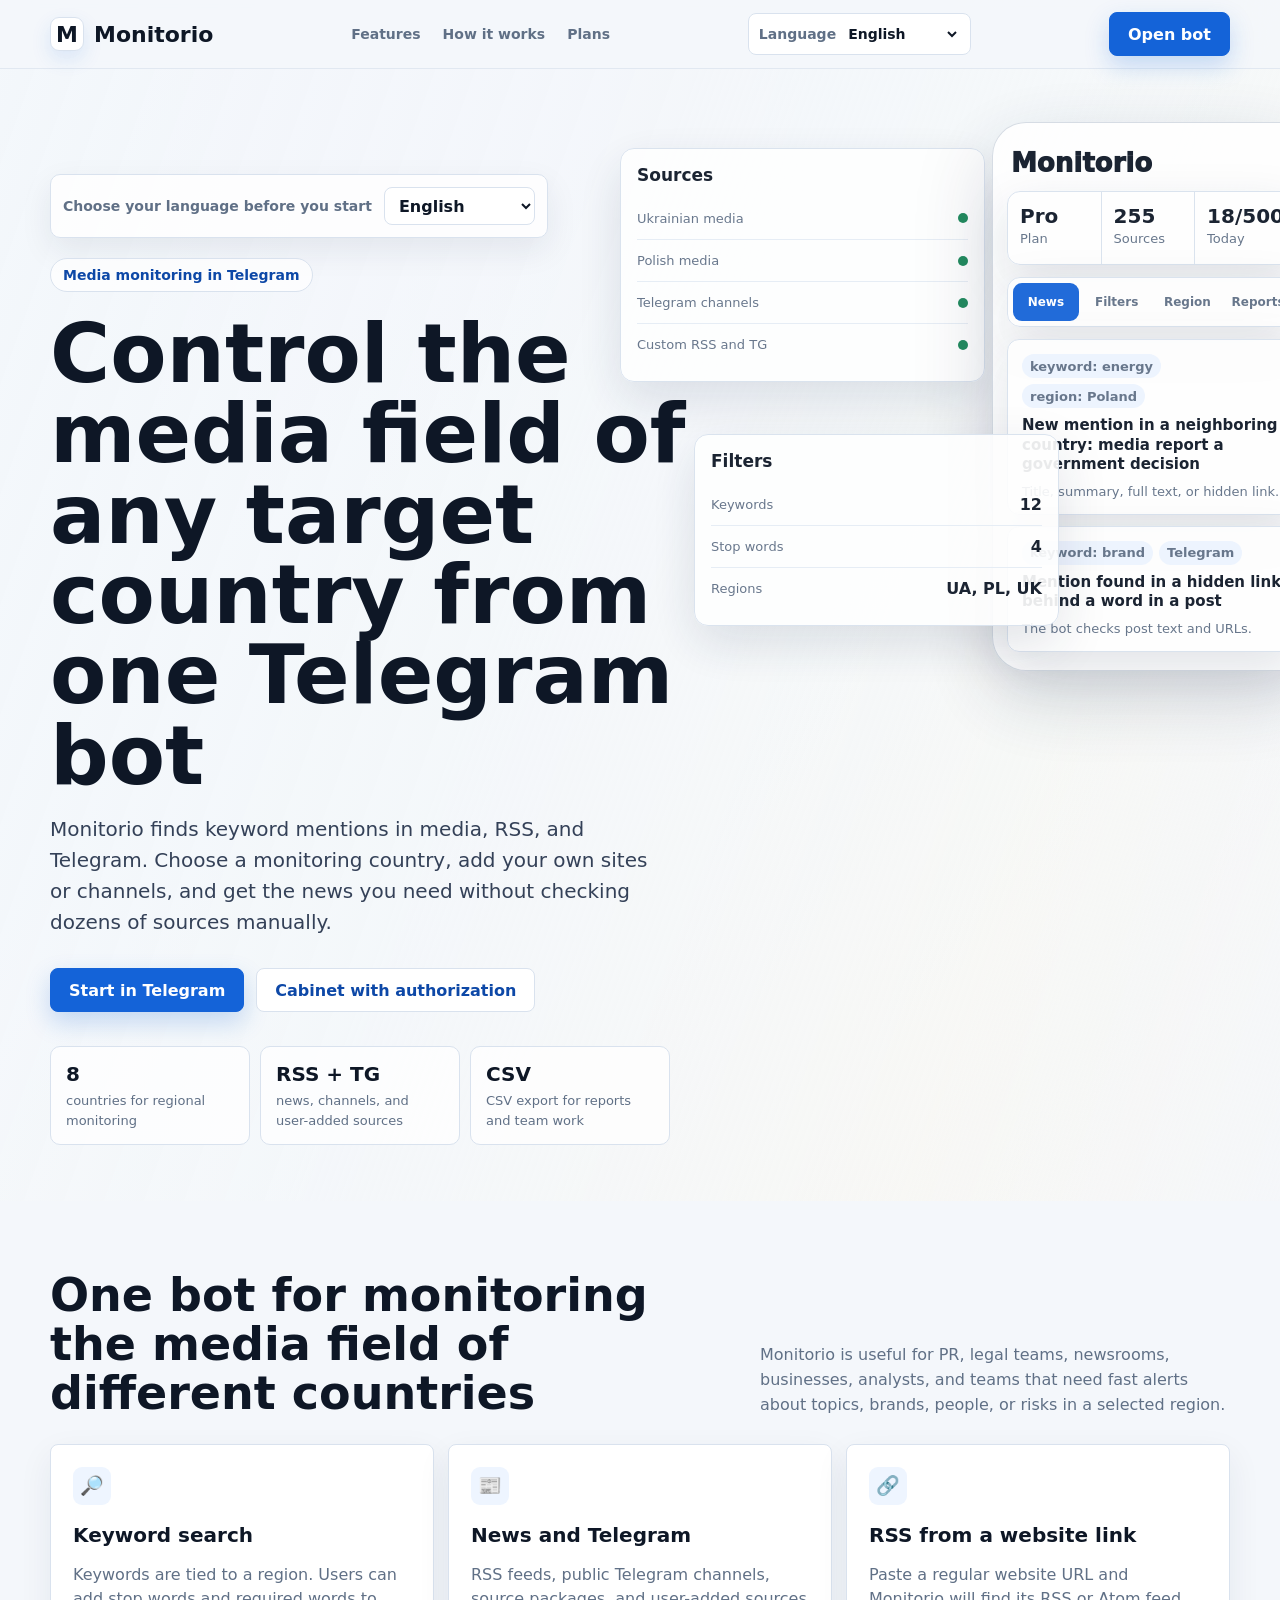
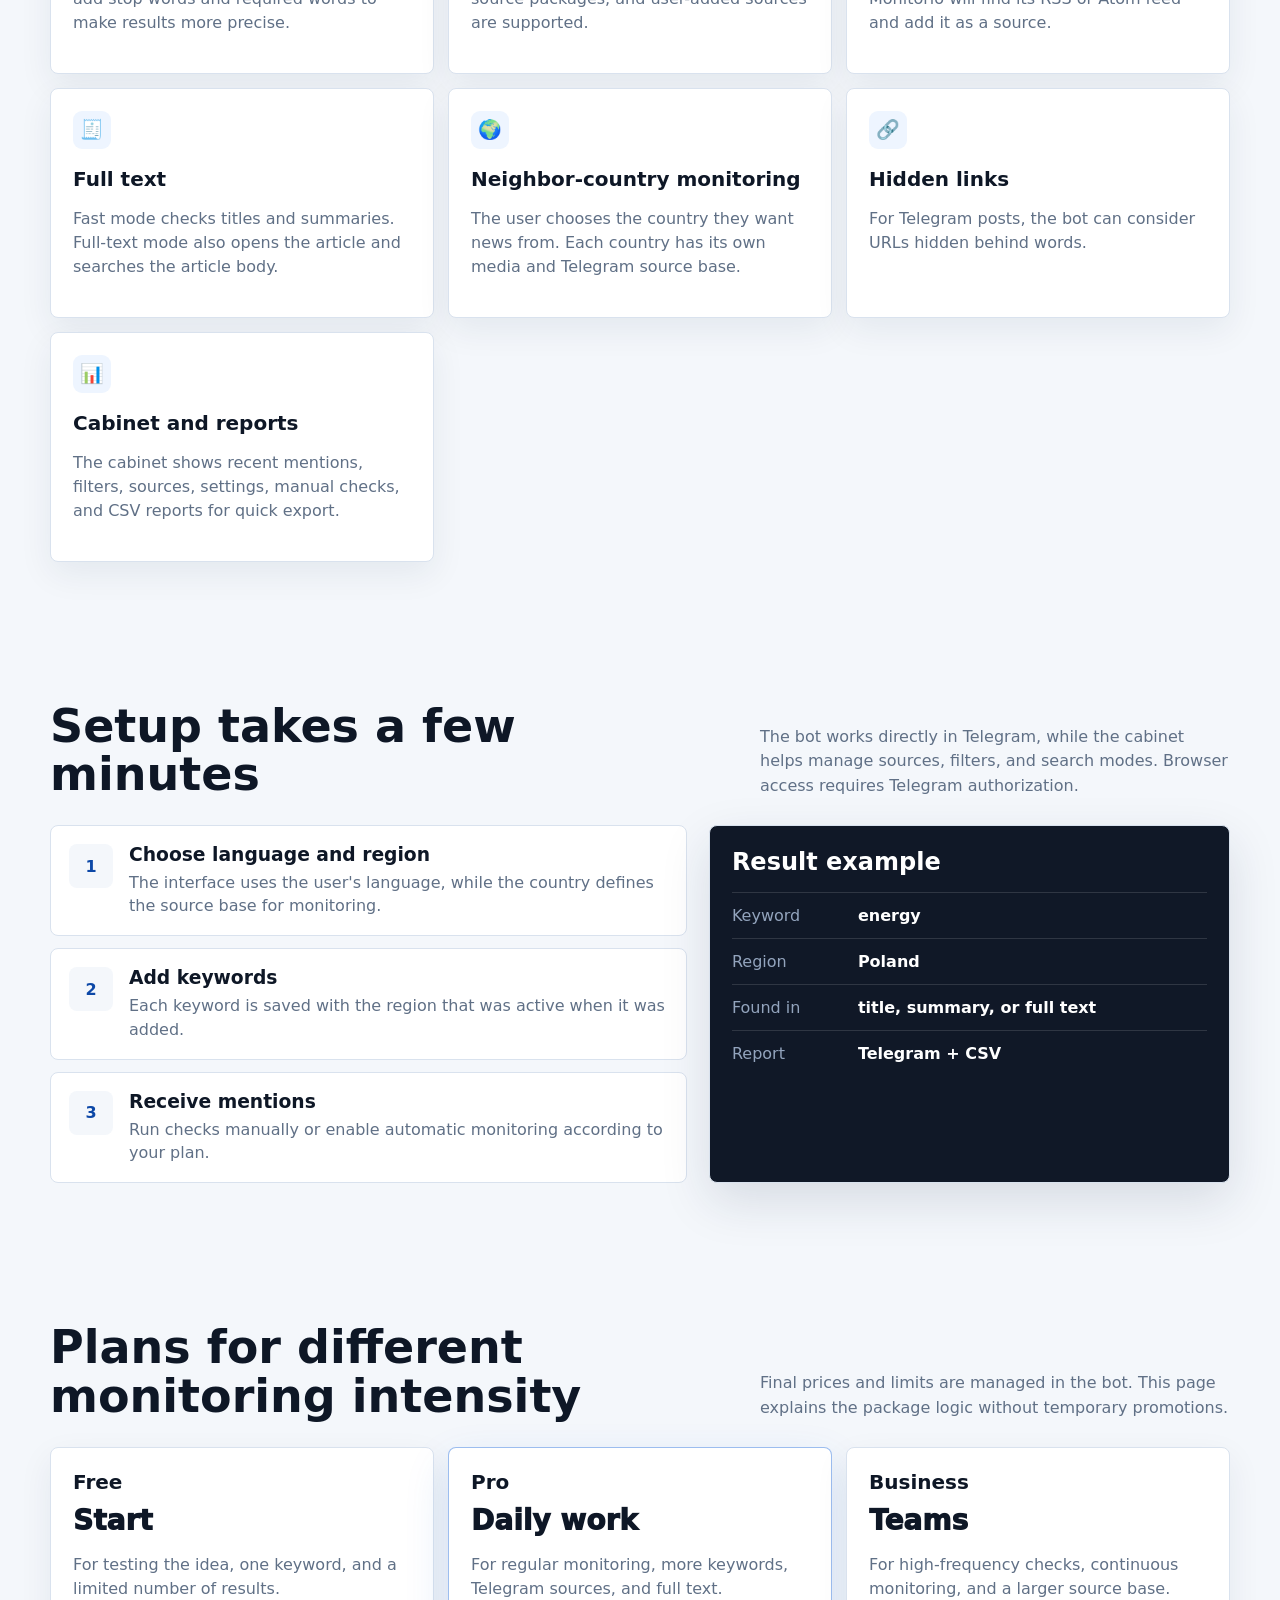
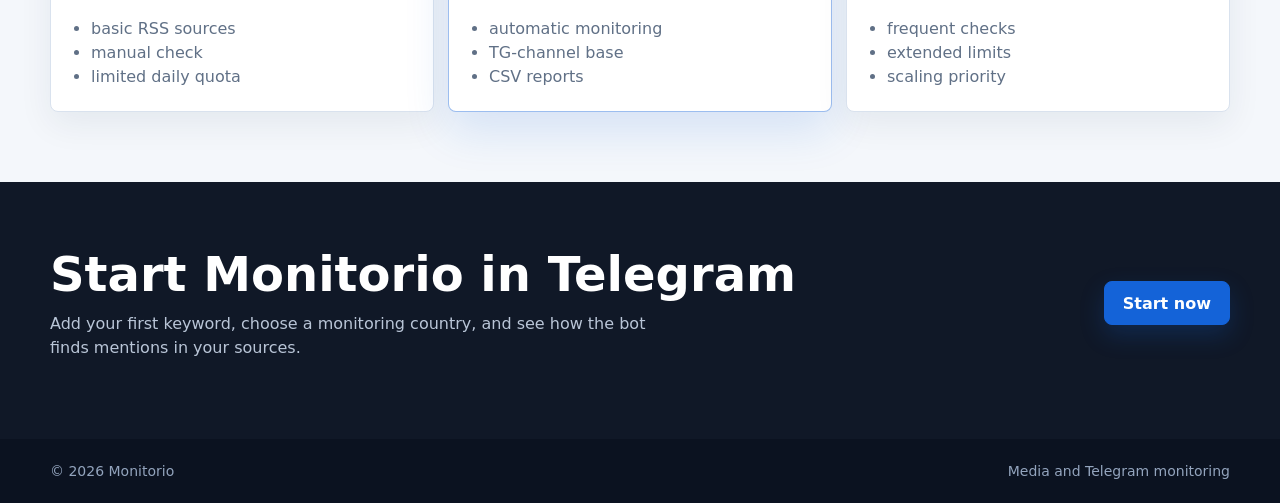
==== commit 495c5524: "Update landing intro and RSS feature" ====
--- a/landing/index.html
+++ b/landing/index.html
@@ -796,8 +796,8 @@
             </select>
           </div>
           <span class="kicker" data-i18n="kicker">Медіамоніторинг у Telegram</span>
-          <h1 data-i18n="heroTitle">Моніторте новини потрібної країни, навіть якщо ви в іншому регіоні</h1>
-          <p class="lead" data-i18n="heroLead">Monitorio відстежує новини, RSS-стрічки й Telegram-канали за ключовими словами. Оберіть країну моніторингу, щоб бачити інформаційне поле України, Польщі, Великої Британії, Німеччини та інших регіонів.</p>
+          <h1 data-i18n="heroTitle">Контролюйте інформаційне поле потрібної країни з одного Telegram-бота</h1>
+          <p class="lead" data-i18n="heroLead">Monitorio знаходить згадки за ключовими словами у медіа, RSS і Telegram. Оберіть країну моніторингу, додавайте власні сайти або канали й отримуйте потрібні новини без ручного перегляду десятків джерел.</p>
           <div class="hero-actions">
             <a class="button" href="https://t.me/Monitori0bot" data-i18n="startTelegram">Запустити в Telegram</a>
             <a class="button secondary" href="https://app.monitorio.online" data-i18n="openCabinet">Кабінет з авторизацією</a>
@@ -827,6 +827,11 @@
             <span class="icon">📰</span>
             <h3 data-i18n="featureNewsTitle">Новини й Telegram</h3>
             <p data-i18n="featureNewsText">Підтримуються RSS, публічні Telegram-канали, пакети джерел і власні джерела, які користувач додає самостійно.</p>
+          </article>
+          <article class="feature">
+            <span class="icon">🔗</span>
+            <h3 data-i18n="featureRssTitle">RSS за посиланням на сайт</h3>
+            <p data-i18n="featureRssText">Вставте звичайний URL сайту, а Monitorio сам знайде RSS або Atom-стрічку і додасть її як джерело.</p>
           </article>
           <article class="feature">
             <span class="icon">🧾</span>
@@ -954,8 +959,8 @@
         openBot: "Відкрити бота",
         chooseLanguage: "Оберіть мову перед початком роботи",
         kicker: "Медіамоніторинг у Telegram",
-        heroTitle: "Моніторте новини потрібної країни, навіть якщо ви в іншому регіоні",
-        heroLead: "Monitorio відстежує новини, RSS-стрічки й Telegram-канали за ключовими словами. Оберіть країну моніторингу, щоб бачити інформаційне поле України, Польщі, Великої Британії, Німеччини та інших регіонів.",
+        heroTitle: "Контролюйте інформаційне поле потрібної країни з одного Telegram-бота",
+        heroLead: "Monitorio знаходить згадки за ключовими словами у медіа, RSS і Telegram. Оберіть країну моніторингу, додавайте власні сайти або канали й отримуйте потрібні новини без ручного перегляду десятків джерел.",
         startTelegram: "Запустити в Telegram",
         openCabinet: "Кабінет з авторизацією",
         proofRegions: "країн для регіонального моніторингу",
@@ -1045,8 +1050,8 @@
         openBot: "Open bot",
         chooseLanguage: "Choose your language before you start",
         kicker: "Media monitoring in Telegram",
-        heroTitle: "Monitor news from the country you need, even when you are elsewhere",
-        heroLead: "Monitorio tracks news, RSS feeds, and Telegram channels by keywords. Choose a monitoring country to follow the information field of Ukraine, Poland, the United Kingdom, Germany, and other regions.",
+        heroTitle: "Control the media field of any target country from one Telegram bot",
+        heroLead: "Monitorio finds keyword mentions in media, RSS, and Telegram. Choose a monitoring country, add your own sites or channels, and get the news you need without checking dozens of sources manually.",
         startTelegram: "Start in Telegram",
         openCabinet: "Cabinet with authorization",
         proofRegions: "countries for regional monitoring",
@@ -1136,8 +1141,8 @@
         openBot: "Otwórz bota",
         chooseLanguage: "Wybierz język przed rozpoczęciem",
         kicker: "Monitoring mediów w Telegramie",
-        heroTitle: "Monitoruj wiadomości z wybranego kraju, nawet gdy jesteś gdzie indziej",
-        heroLead: "Monitorio śledzi wiadomości, kanały RSS i Telegram według słów kluczowych. Wybierz kraj monitoringu, aby obserwować przestrzeń informacyjną Ukrainy, Polski, Wielkiej Brytanii, Niemiec i innych regionów.",
+        heroTitle: "Kontroluj pole informacyjne wybranego kraju z jednego bota Telegram",
+        heroLead: "Monitorio znajduje wzmianki według słów kluczowych w mediach, RSS i Telegramie. Wybierz kraj monitoringu, dodaj własne strony lub kanały i otrzymuj potrzebne wiadomości bez ręcznego przeglądania wielu źródeł.",
         startTelegram: "Uruchom w Telegramie",
         openCabinet: "Panel z autoryzacją",
         proofRegions: "krajów do monitoringu regionalnego",
@@ -1235,8 +1240,8 @@
       openBot: "Bot öffnen",
       chooseLanguage: "Wählen Sie zuerst Ihre Sprache",
       kicker: "Medienmonitoring in Telegram",
-      heroTitle: "Beobachten Sie Nachrichten aus dem gewünschten Land, auch wenn Sie in einer anderen Region sind",
-      heroLead: "Monitorio verfolgt Nachrichten, RSS-Feeds und Telegram-Kanäle nach Keywords. Wählen Sie ein Monitoring-Land, um das Informationsfeld der Ukraine, Polens, Großbritanniens, Deutschlands und weiterer Regionen zu sehen.",
+      heroTitle: "Kontrollieren Sie das Medienfeld eines Ziellandes mit einem Telegram-Bot",
+      heroLead: "Monitorio findet Keyword-Erwähnungen in Medien, RSS und Telegram. Wählen Sie ein Monitoring-Land, fügen Sie eigene Websites oder Kanäle hinzu und erhalten Sie relevante Nachrichten ohne manuelles Prüfen vieler Quellen.",
       startTelegram: "In Telegram starten",
       openCabinet: "Kabinett mit Autorisierung",
       proofRegions: "Länder für regionales Monitoring",
@@ -1265,8 +1270,8 @@
       openBot: "Abrir bot",
       chooseLanguage: "Elige el idioma antes de empezar",
       kicker: "Monitoreo de medios en Telegram",
-      heroTitle: "Monitorea noticias del país que necesitas, aunque estés en otra región",
-      heroLead: "Monitorio rastrea noticias, RSS y canales de Telegram por palabras clave. Elige un país de monitoreo para seguir el campo informativo de Ucrania, Polonia, Reino Unido, Alemania y otras regiones.",
+      heroTitle: "Controla el campo mediático del país que necesitas desde un bot de Telegram",
+      heroLead: "Monitorio encuentra menciones por palabras clave en medios, RSS y Telegram. Elige un país de monitoreo, añade tus sitios o canales y recibe las noticias necesarias sin revisar decenas de fuentes manualmente.",
       startTelegram: "Iniciar en Telegram",
       openCabinet: "Panel con autorización",
       proofRegions: "países para monitoreo regional",
@@ -1295,8 +1300,8 @@
       openBot: "Apri bot",
       chooseLanguage: "Scegli la lingua prima di iniziare",
       kicker: "Monitoraggio media in Telegram",
-      heroTitle: "Monitora le notizie del paese che ti interessa, anche da un'altra regione",
-      heroLead: "Monitorio traccia notizie, feed RSS e canali Telegram per parole chiave. Scegli il paese di monitoraggio per seguire lo spazio informativo di Ucraina, Polonia, Regno Unito, Germania e altre regioni.",
+      heroTitle: "Controlla il campo mediatico del paese che ti interessa da un bot Telegram",
+      heroLead: "Monitorio trova menzioni per parole chiave in media, RSS e Telegram. Scegli un paese di monitoraggio, aggiungi siti o canali personali e ricevi le notizie utili senza controllare decine di fonti a mano.",
       startTelegram: "Avvia in Telegram",
       openCabinet: "Pannello con autorizzazione",
       proofRegions: "paesi per monitoraggio regionale",
@@ -1325,8 +1330,8 @@
       openBot: "Адкрыць бота",
       chooseLanguage: "Выберыце мову перад пачаткам працы",
       kicker: "Медыяманіторынг у Telegram",
-      heroTitle: "Маніторце навіны патрэбнай краіны, нават калі вы ў іншым рэгіёне",
-      heroLead: "Monitorio адсочвае навіны, RSS-стужкі і Telegram-каналы па ключавых словах. Выберыце краіну маніторынгу, каб бачыць інфармацыйнае поле Украіны, Польшчы, Вялікай Брытаніі, Германіі і іншых рэгіёнаў.",
+      heroTitle: "Кантралюйце інфармацыйнае поле патрэбнай краіны з аднаго Telegram-бота",
+      heroLead: "Monitorio знаходзіць згадкі па ключавых словах у медыя, RSS і Telegram. Выберыце краіну маніторынгу, дадавайце свае сайты або каналы і атрымлівайце патрэбныя навіны без ручнога прагляду дзясяткаў крыніц.",
       startTelegram: "Запусціць у Telegram",
       openCabinet: "Кабінет з аўтарызацыяй",
       proofRegions: "краін для рэгіянальнага маніторынгу",
@@ -1354,8 +1359,8 @@
       openBot: "Открыть бота",
       chooseLanguage: "Выберите язык перед началом работы",
       kicker: "Медиамониторинг в Telegram",
-      heroTitle: "Мониторьте новости нужной страны, даже если вы в другом регионе",
-      heroLead: "Monitorio отслеживает новости, RSS-ленты и Telegram-каналы по ключевым словам. Выберите страну мониторинга, чтобы видеть информационное поле Украины, Польши, Великобритании, Германии и других регионов.",
+      heroTitle: "Контролируйте информационное поле нужной страны из одного Telegram-бота",
+      heroLead: "Monitorio находит упоминания по ключевым словам в медиа, RSS и Telegram. Выберите страну мониторинга, добавляйте свои сайты или каналы и получайте нужные новости без ручного просмотра десятков источников.",
       startTelegram: "Запустить в Telegram",
       openCabinet: "Кабинет с авторизацией",
       proofRegions: "стран для регионального мониторинга",
@@ -1697,6 +1702,46 @@
       mockRegions: "Рэгіёны"
     });
 
+    Object.assign(translations.uk, {
+      featureRssTitle: "RSS за посиланням на сайт",
+      featureRssText: "Вставте звичайний URL сайту, а Monitorio сам знайде RSS або Atom-стрічку і додасть її як джерело."
+    });
+
+    Object.assign(translations.en, {
+      featureRssTitle: "RSS from a website link",
+      featureRssText: "Paste a regular website URL and Monitorio will find its RSS or Atom feed and add it as a source."
+    });
+
+    Object.assign(translations.pl, {
+      featureRssTitle: "RSS z linku do strony",
+      featureRssText: "Wklej zwykły adres strony, a Monitorio sam znajdzie kanał RSS lub Atom i doda go jako źródło."
+    });
+
+    Object.assign(translations.de, {
+      featureRssTitle: "RSS aus einem Website-Link",
+      featureRssText: "Fügen Sie eine normale Website-URL ein, und Monitorio findet den RSS- oder Atom-Feed und fügt ihn als Quelle hinzu."
+    });
+
+    Object.assign(translations.es, {
+      featureRssTitle: "RSS desde un enlace de sitio",
+      featureRssText: "Pega una URL normal del sitio y Monitorio encontrará su feed RSS o Atom y lo añadirá como fuente."
+    });
+
+    Object.assign(translations.it, {
+      featureRssTitle: "RSS da un link del sito",
+      featureRssText: "Incolla un normale URL del sito e Monitorio troverà il feed RSS o Atom e lo aggiungerà come fonte."
+    });
+
+    Object.assign(translations.be, {
+      featureRssTitle: "RSS па спасылцы на сайт",
+      featureRssText: "Устаўце звычайны URL сайта, і Monitorio сам знойдзе RSS або Atom-стужку і дадасць яе як крыніцу."
+    });
+
+    Object.assign(translations.ru, {
+      featureRssTitle: "RSS по ссылке на сайт",
+      featureRssText: "Вставьте обычный URL сайта, а Monitorio сам найдет RSS или Atom-ленту и добавит ее как источник."
+    });
+
     const languageNames = {
       en: "English",
       uk: "Українська",
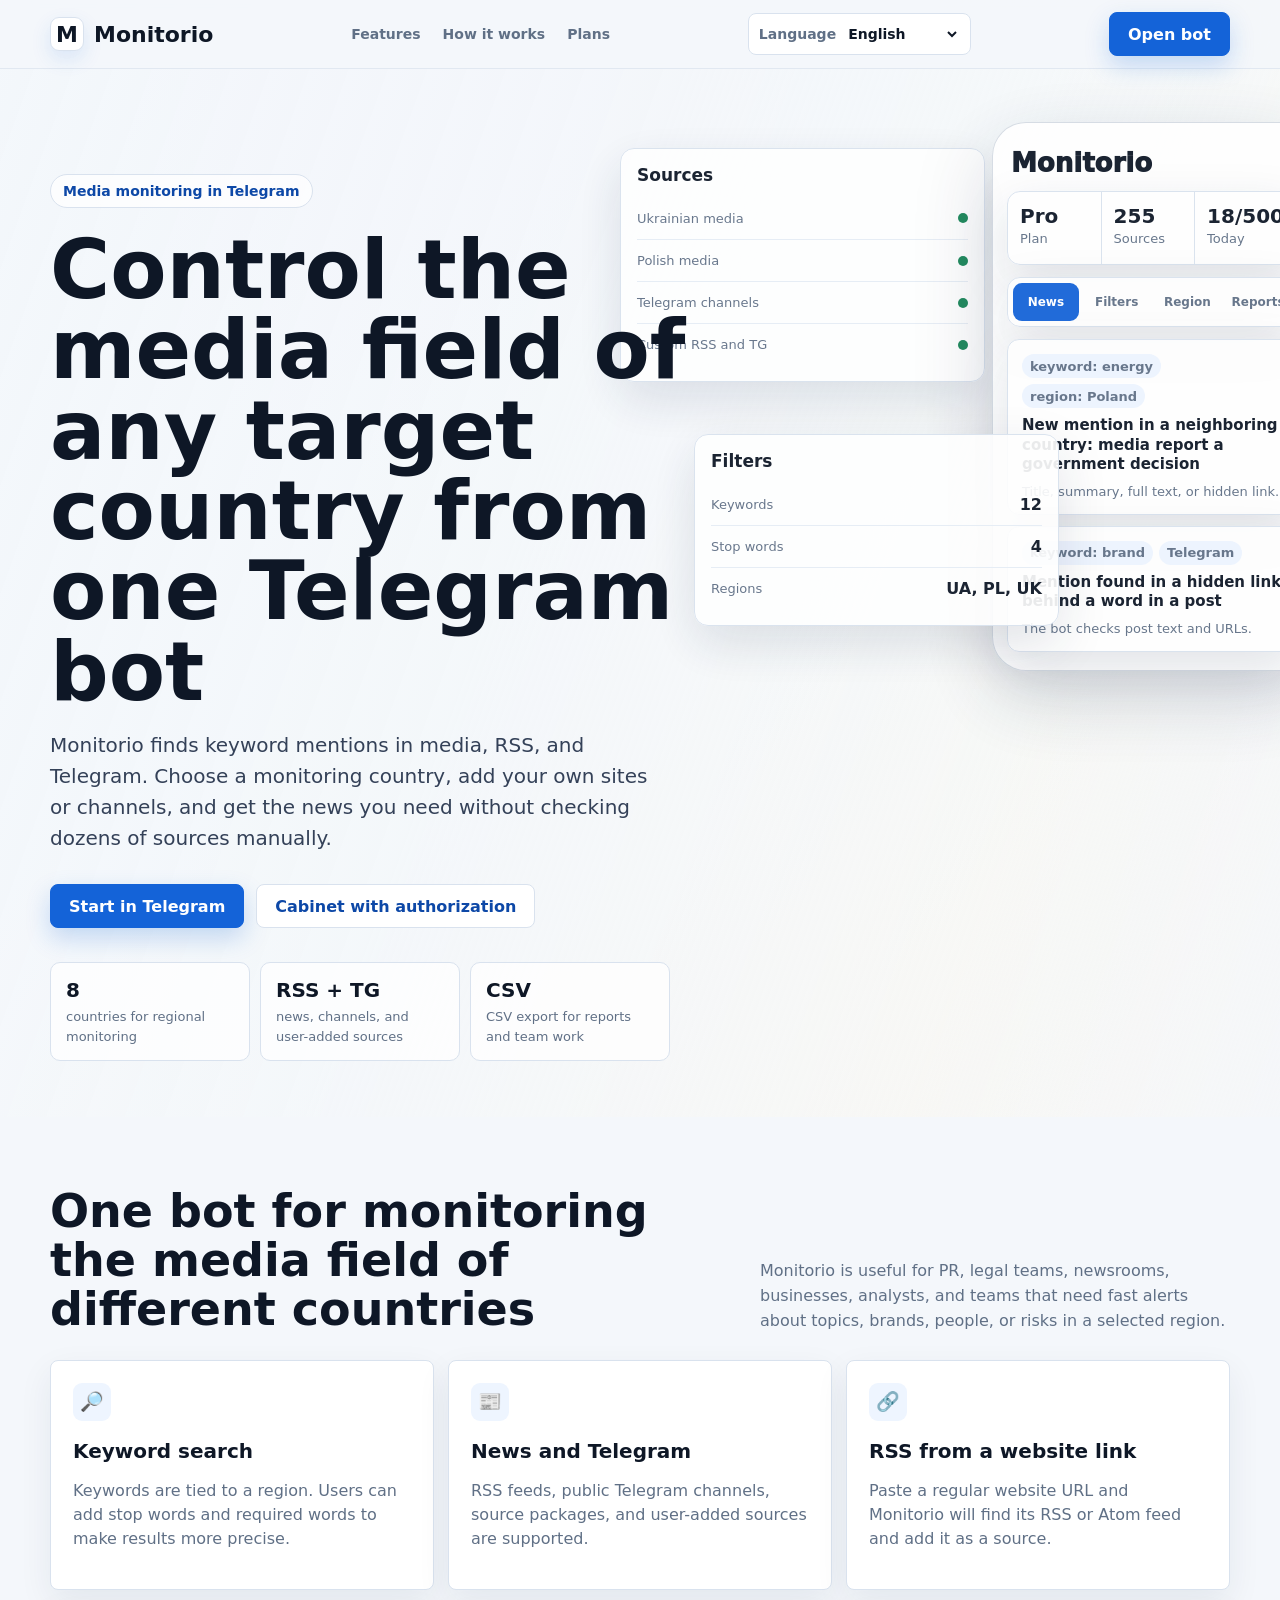
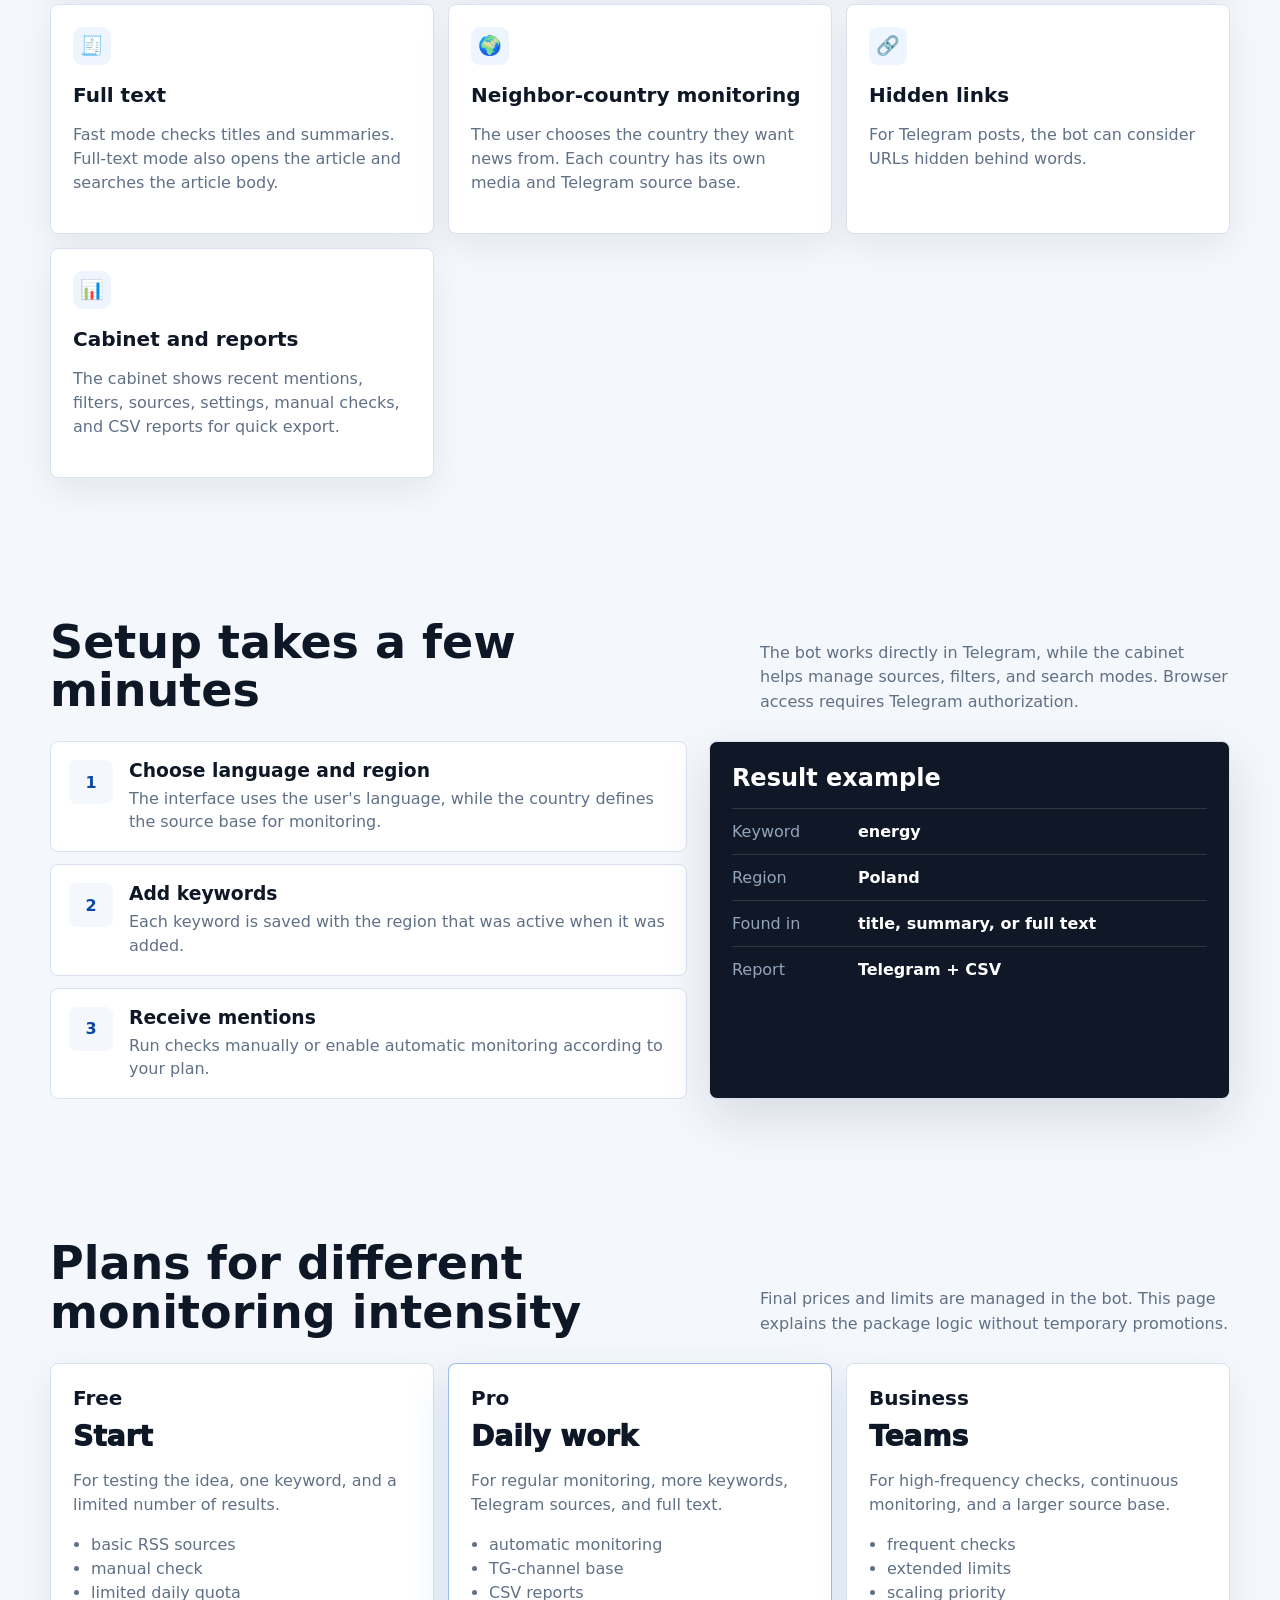
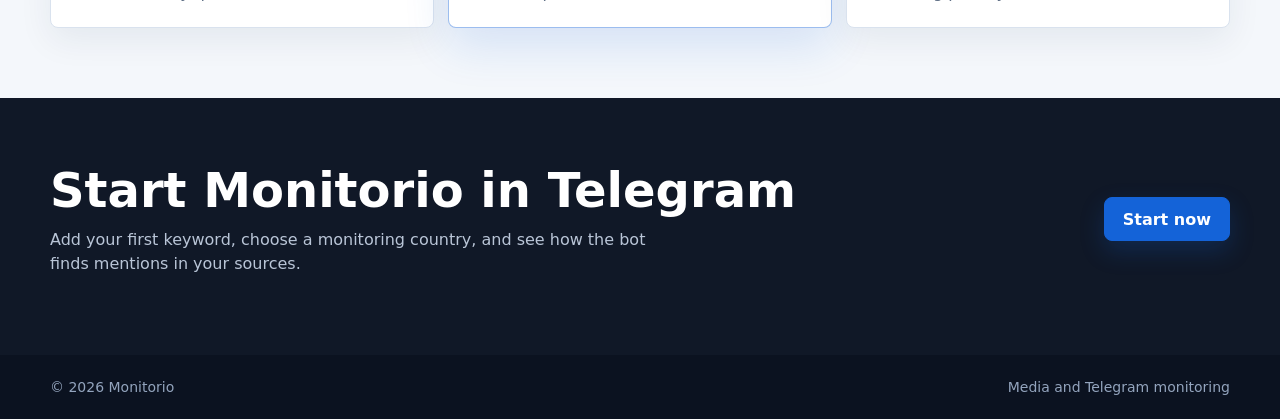
==== commit e8f63e10: "Fix landing language selector and mobile header" ====
--- a/landing/index.html
+++ b/landing/index.html
@@ -1,10 +1,10 @@
 <!doctype html>
-<html lang="uk">
+<html lang="en">
 <head>
   <meta charset="utf-8">
   <meta name="viewport" content="width=device-width, initial-scale=1">
-  <title>Monitorio - моніторинг медіа та Telegram</title>
-  <meta name="description" content="Monitorio шукає згадки у новинах, RSS-стрічках і Telegram-каналах за ключовими словами. Автоматичний моніторинг, повний текст, регіони, CSV-звіти.">
+  <title>Monitorio - media and Telegram monitoring</title>
+  <meta name="description" content="Monitorio tracks mentions in news, RSS feeds, and Telegram channels by keywords. Automatic monitoring, regions, full text, CSV reports.">
   <style>
     :root {
       color-scheme: light;
@@ -364,36 +364,6 @@
       margin-bottom: 34px;
     }
 
-    .language-panel {
-      display: inline-flex;
-      flex-wrap: wrap;
-      align-items: center;
-      gap: 12px;
-      margin: 0 0 20px;
-      padding: 12px;
-      border: 1px solid var(--line);
-      border-radius: 10px;
-      background: rgba(255, 255, 255, .82);
-      box-shadow: 0 12px 32px rgba(20, 38, 70, .08);
-    }
-
-    .language-panel span {
-      color: var(--muted);
-      font-weight: 800;
-      font-size: 14px;
-    }
-
-    .language-panel select {
-      min-height: 38px;
-      padding: 0 10px;
-      border: 1px solid var(--line);
-      border-radius: 8px;
-      background: #ffffff;
-      color: var(--ink);
-      font: inherit;
-      font-weight: 800;
-    }
-
     .proof {
       display: grid;
       grid-template-columns: repeat(3, minmax(0, 1fr));
@@ -616,6 +586,11 @@
       gap: 16px;
     }
 
+    .reveal-on-scroll {
+      opacity: 1;
+      transform: none;
+    }
+
     @media (max-width: 980px) {
       .nav-links {
         display: none;
@@ -673,6 +648,55 @@
     }
 
     @media (max-width: 560px) {
+      .topbar {
+        position: sticky;
+      }
+
+      .nav {
+        width: min(100% - 20px, 1180px);
+        min-height: 58px;
+        gap: 8px;
+      }
+
+      .brand {
+        gap: 7px;
+        font-size: 17px;
+      }
+
+      .mark {
+        width: 30px;
+        height: 30px;
+        border-radius: 8px;
+      }
+
+      .language-switcher {
+        min-height: 36px;
+        padding: 0 6px;
+      }
+
+      .language-switcher span {
+        display: none;
+      }
+
+      .language-switcher select {
+        width: 82px;
+        min-height: 28px;
+        font-size: 12px;
+      }
+
+      .topbar .nav-cta {
+        flex: 0 0 auto;
+        width: auto;
+        min-height: 36px;
+        padding: 0 10px;
+        font-size: 12px;
+        white-space: nowrap;
+      }
+
+      .hero {
+        padding-top: 48px;
+      }
+
       .hero-visual {
         min-height: 545px;
       }
@@ -693,9 +717,27 @@
         display: none;
       }
 
-      .button,
-      .nav-cta {
+      .button {
         width: 100%;
+      }
+
+      .reveal-on-scroll {
+        opacity: 0;
+        transform: translateY(22px);
+        transition: opacity .55s ease, transform .55s ease;
+      }
+
+      .reveal-on-scroll.is-visible {
+        opacity: 1;
+        transform: translateY(0);
+      }
+
+      @media (prefers-reduced-motion: reduce) {
+        .reveal-on-scroll {
+          opacity: 1;
+          transform: none;
+          transition: none;
+        }
       }
 
       .final .button {
@@ -782,19 +824,6 @@
 
       <div class="container">
         <div class="hero-copy">
-          <div class="language-panel">
-            <span data-i18n="chooseLanguage">Оберіть мову перед початком роботи</span>
-            <select class="language-select" aria-label="Language">
-              <option value="en">English</option>
-              <option value="uk">Українська</option>
-              <option value="pl">Polski</option>
-              <option value="de">Deutsch</option>
-              <option value="es">Español</option>
-              <option value="it">Italiano</option>
-              <option value="be">Беларуская</option>
-              <option value="ru">Русский</option>
-            </select>
-          </div>
           <span class="kicker" data-i18n="kicker">Медіамоніторинг у Telegram</span>
           <h1 data-i18n="heroTitle">Контролюйте інформаційне поле потрібної країни з одного Telegram-бота</h1>
           <p class="lead" data-i18n="heroLead">Monitorio знаходить згадки за ключовими словами у медіа, RSS і Telegram. Оберіть країну моніторингу, додавайте власні сайти або канали й отримуйте потрібні новини без ручного перегляду десятків джерел.</p>
@@ -1771,11 +1800,11 @@
       document.querySelectorAll(".language-select").forEach((select) => {
         select.value = selected;
       });
-      localStorage.setItem("monitorioLandingLanguage", selected);
-    }
-
-    const browserLanguage = (navigator.language || "en").slice(0, 2);
-    const initialLanguage = localStorage.getItem("monitorioLandingLanguage") || (translations[browserLanguage] ? browserLanguage : "en");
+      localStorage.setItem(storageKey, selected);
+    }
+
+    const storageKey = "monitorioLandingLanguageV2";
+    const initialLanguage = localStorage.getItem(storageKey) || "en";
     document.querySelectorAll(".language-select").forEach((select) => {
       select.addEventListener("change", (event) => applyLanguage(event.target.value));
       [...select.options].forEach((option) => {
@@ -1783,6 +1812,29 @@
       });
     });
     applyLanguage(initialLanguage);
+
+    document.querySelectorAll(".feature, .step, .report, .price, .final .container").forEach((node) => {
+      node.classList.add("reveal-on-scroll");
+    });
+
+    if ("IntersectionObserver" in window) {
+      const revealObserver = new IntersectionObserver((entries) => {
+        entries.forEach((entry) => {
+          if (entry.isIntersecting) {
+            entry.target.classList.add("is-visible");
+            revealObserver.unobserve(entry.target);
+          }
+        });
+      }, { threshold: 0.16, rootMargin: "0px 0px -8% 0px" });
+
+      document.querySelectorAll(".reveal-on-scroll").forEach((node) => {
+        revealObserver.observe(node);
+      });
+    } else {
+      document.querySelectorAll(".reveal-on-scroll").forEach((node) => {
+        node.classList.add("is-visible");
+      });
+    }
   </script>
 </body>
 </html>
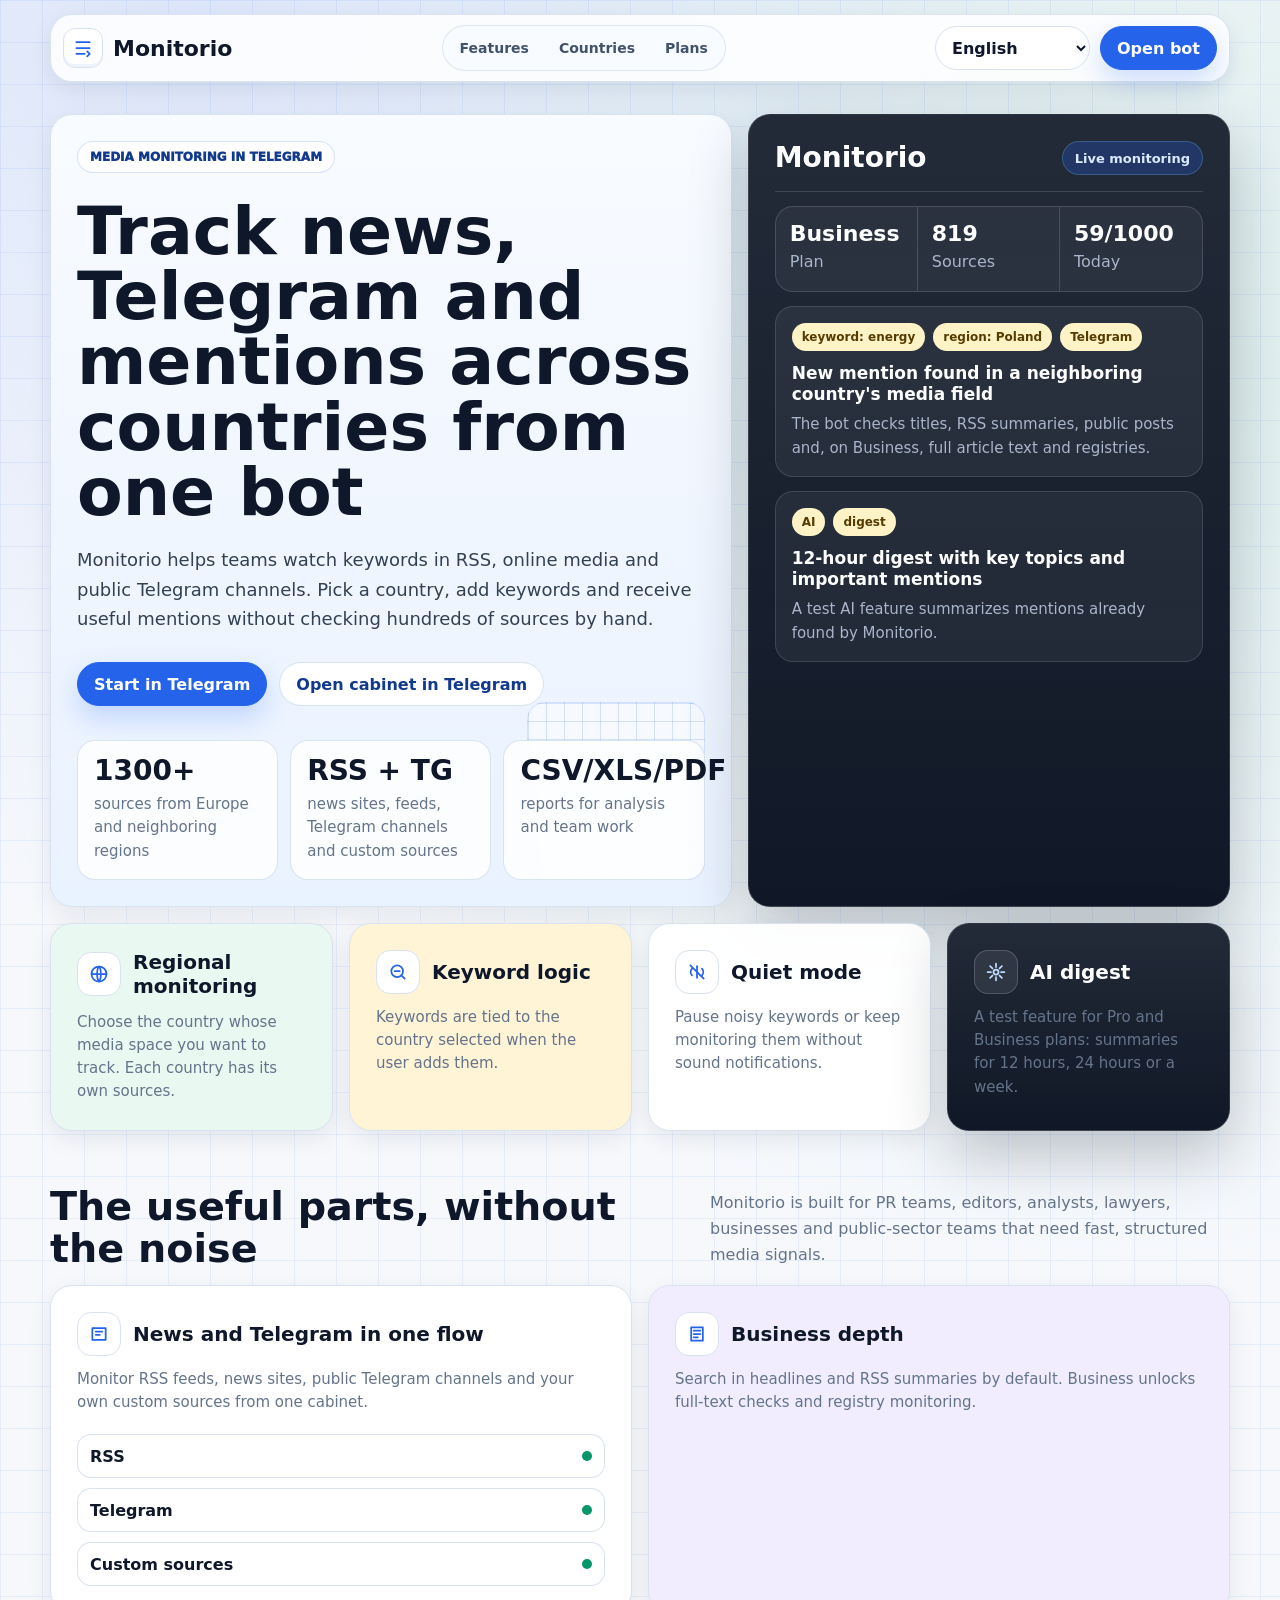
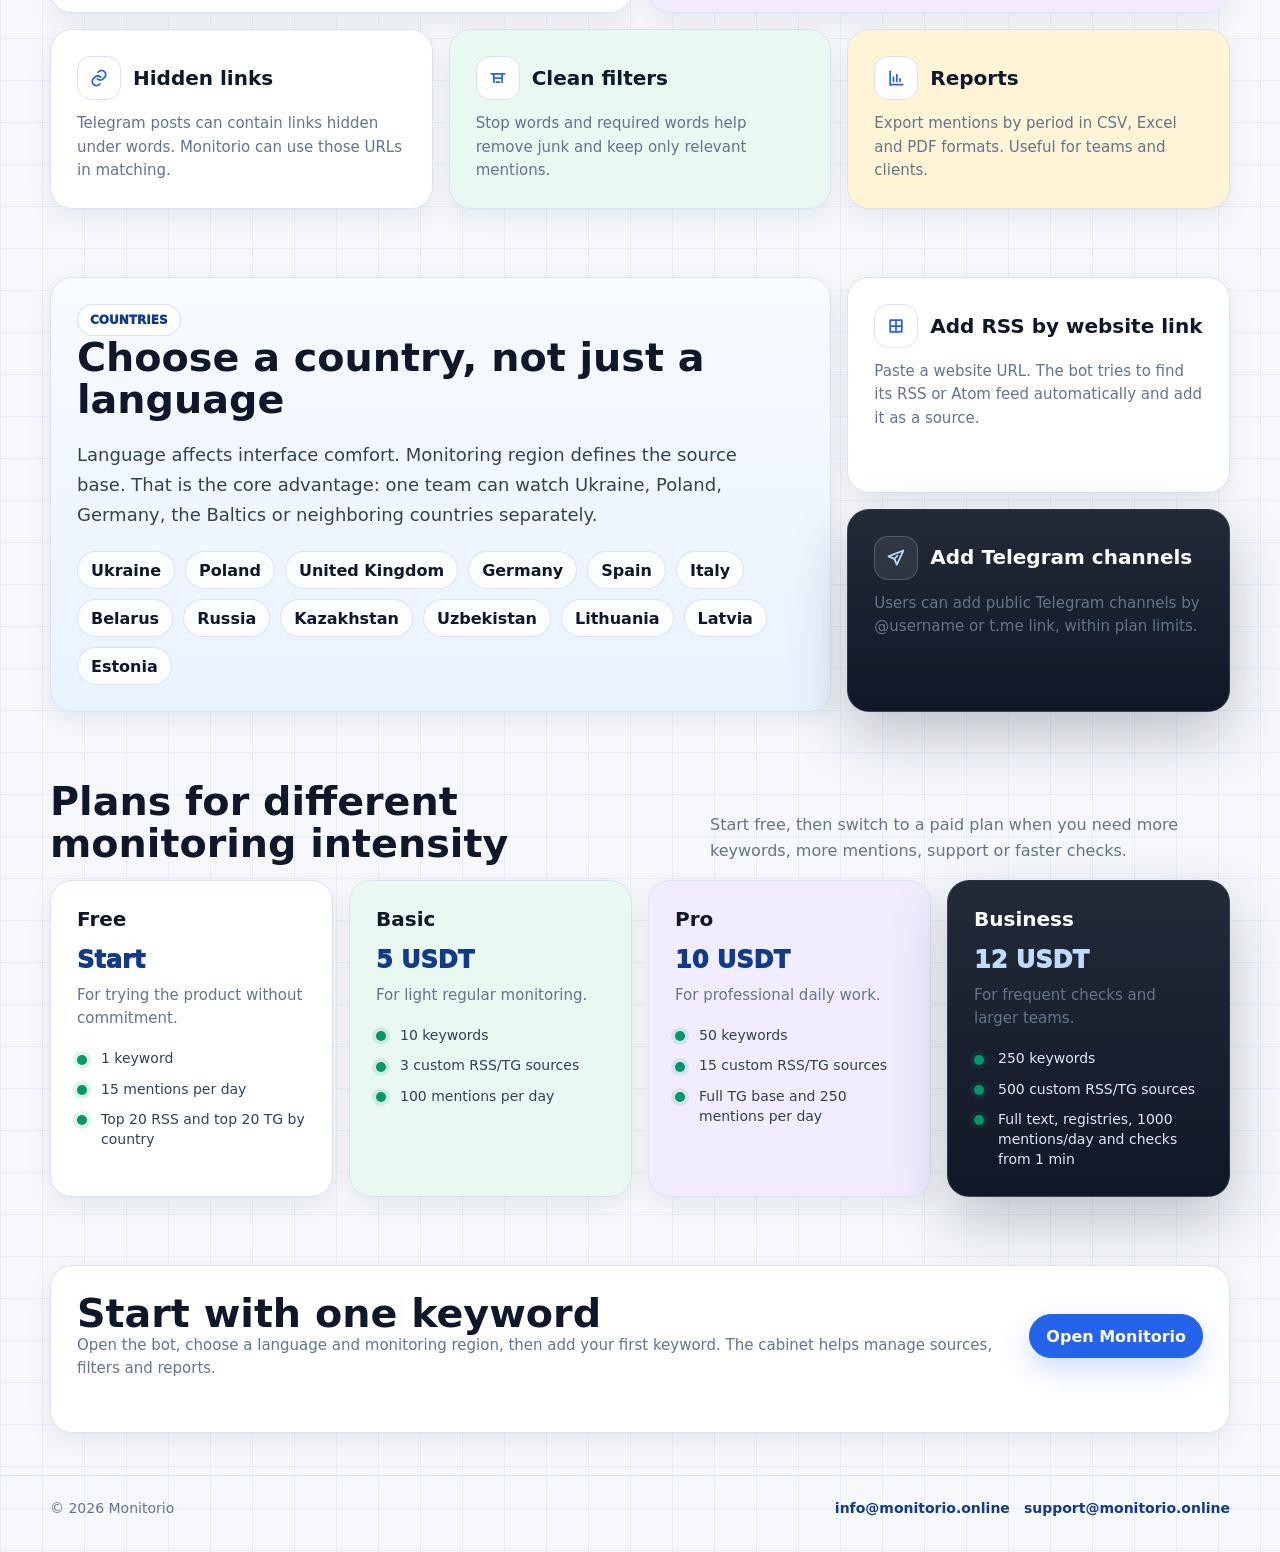
==== commit 8a9e721a: "Create Monitorio multi-product workspace" ====
--- a/landing/index.html
+++ b/landing/index.html
@@ -4,1837 +4,1226 @@
   <meta charset="utf-8">
   <meta name="viewport" content="width=device-width, initial-scale=1">
   <title>Monitorio - media and Telegram monitoring</title>
-  <meta name="description" content="Monitorio tracks mentions in news, RSS feeds, and Telegram channels by keywords. Automatic monitoring, regions, full text, CSV reports.">
+  <meta name="description" content="Monitorio tracks keyword mentions in news, RSS feeds and Telegram channels across selected countries.">
   <style>
     :root {
       color-scheme: light;
-      --bg: #f4f7fb;
-      --ink: #0e1726;
-      --muted: #607086;
-      --line: #d9e2ee;
-      --blue: #1463d8;
-      --blue-dark: #0d48a7;
-      --green: #158456;
-      --amber: #bd6b12;
-      --panel: rgba(255, 255, 255, .91);
-      --shadow: 0 18px 50px rgba(20, 38, 70, .13);
-    }
-
-    * {
-      box-sizing: border-box;
-    }
-
-    html {
-      scroll-behavior: smooth;
-    }
+      --bg: #f6f8fc;
+      --bg-grid: rgba(37, 99, 235, .075);
+      --surface: #ffffff;
+      --surface-soft: #eef5ff;
+      --surface-green: #e9f8f0;
+      --surface-warm: #fff4d6;
+      --surface-violet: #f1edff;
+      --ink: #0f172a;
+      --muted: #64748b;
+      --line: #d8e2f0;
+      --primary: #2563eb;
+      --primary-dark: #123a8c;
+      --accent: #059669;
+      --warning: #b7791f;
+      --dark: #101827;
+      --dark-2: #162033;
+      --radius: 22px;
+      --radius-sm: 14px;
+      --shadow: 0 18px 50px rgba(15, 23, 42, .10);
+      --shadow-soft: 0 8px 24px rgba(15, 23, 42, .08);
+      --max: 1180px;
+    }
+
+    * { box-sizing: border-box; }
+
+    html { scroll-behavior: smooth; }
 
     body {
       margin: 0;
-      background: var(--bg);
       color: var(--ink);
       font-family: Inter, ui-sans-serif, system-ui, -apple-system, BlinkMacSystemFont, "Segoe UI", sans-serif;
       letter-spacing: 0;
-    }
-
-    a {
-      color: inherit;
-      text-decoration: none;
+      background:
+        linear-gradient(90deg, var(--bg-grid) 1px, transparent 1px),
+        linear-gradient(180deg, var(--bg-grid) 1px, transparent 1px),
+        radial-gradient(circle at 16% 0%, rgba(37, 99, 235, .12), transparent 28%),
+        radial-gradient(circle at 88% 12%, rgba(5, 150, 105, .10), transparent 30%),
+        var(--bg);
+      background-size: 42px 42px, 42px 42px, auto, auto, auto;
+    }
+
+    a { color: inherit; text-decoration: none; }
+    button, select { font: inherit; }
+
+    :focus-visible {
+      outline: 3px solid rgba(37, 99, 235, .42);
+      outline-offset: 3px;
+    }
+
+    .page-shell {
+      width: min(var(--max), calc(100% - 40px));
+      margin: 0 auto;
     }
 
     .topbar {
-      position: fixed;
-      top: 0;
-      right: 0;
-      left: 0;
+      position: sticky;
+      top: 14px;
       z-index: 20;
-      border-bottom: 1px solid rgba(217, 226, 238, .74);
-      background: rgba(244, 247, 251, .86);
-      backdrop-filter: blur(16px);
+      padding: 0 0 10px;
     }
 
     .nav {
       display: flex;
       align-items: center;
       justify-content: space-between;
-      width: min(1180px, calc(100% - 32px));
-      min-height: 68px;
-      margin: 0 auto;
-      gap: 24px;
+      gap: 14px;
+      min-height: 64px;
+      padding: 10px 12px;
+      border: 1px solid rgba(216, 226, 240, .92);
+      border-radius: var(--radius);
+      background: rgba(255, 255, 255, .86);
+      box-shadow: var(--shadow-soft);
+      backdrop-filter: blur(18px);
     }
 
     .brand {
       display: inline-flex;
       align-items: center;
       gap: 10px;
+      min-width: 0;
+      font-size: 22px;
       font-weight: 900;
-      font-size: 22px;
-    }
-
-    .mark {
-      display: grid;
+      letter-spacing: 0;
+    }
+
+    .brand-mark,
+    .icon {
+      display: inline-grid;
       place-items: center;
-      width: 34px;
-      height: 34px;
-      border-radius: 9px;
-      background: #ffffff;
+      flex: 0 0 auto;
       border: 1px solid var(--line);
-      box-shadow: 0 8px 20px rgba(20, 99, 216, .12);
+      background: #fff;
+      color: var(--primary);
+    }
+
+    .brand-mark {
+      width: 40px;
+      height: 40px;
+      border-radius: 12px;
+      box-shadow: inset 0 -3px 0 rgba(37, 99, 235, .08);
+    }
+
+    .brand-mark svg,
+    .icon svg {
+      width: 20px;
+      height: 20px;
+      stroke: currentColor;
+      stroke-width: 2.1;
+      fill: none;
+      stroke-linecap: round;
+      stroke-linejoin: round;
+    }
+
+    .nav-actions {
+      display: flex;
+      align-items: center;
+      gap: 10px;
+      min-width: 0;
     }
 
     .nav-links {
       display: flex;
       align-items: center;
-      gap: 22px;
-      color: var(--muted);
-      font-weight: 700;
+      gap: 6px;
+      padding: 5px;
+      border: 1px solid rgba(216, 226, 240, .86);
+      border-radius: 999px;
+      background: #f8fbff;
+      color: #42526a;
       font-size: 14px;
-    }
-
-    .language-switcher {
+      font-weight: 800;
+    }
+
+    .nav-link {
       display: inline-flex;
       align-items: center;
-      gap: 8px;
-      min-height: 42px;
-      padding: 0 10px;
+      min-height: 34px;
+      padding: 0 12px;
+      border-radius: 999px;
+      transition: color .18s ease, background .18s ease;
+    }
+
+    .nav-link:hover {
+      background: #fff;
+      color: var(--ink);
+    }
+
+    .language-select {
+      min-height: 44px;
+      max-width: 168px;
       border: 1px solid var(--line);
-      border-radius: 8px;
-      background: #ffffff;
-      color: var(--muted);
-      font-weight: 800;
-      font-size: 14px;
-    }
-
-    .language-switcher select {
-      min-height: 30px;
-      border: 0;
-      background: transparent;
+      border-radius: 999px;
+      background: #fff;
       color: var(--ink);
-      font: inherit;
-      outline: 0;
-    }
-
-    .nav-cta,
+      padding: 0 12px;
+      font-weight: 850;
+      outline: none;
+    }
+
     .button {
       display: inline-flex;
       align-items: center;
       justify-content: center;
+      gap: 8px;
       min-height: 44px;
-      padding: 0 18px;
-      border-radius: 8px;
-      border: 1px solid var(--blue);
-      background: var(--blue);
-      color: #ffffff;
-      font-weight: 850;
-      box-shadow: 0 10px 24px rgba(20, 99, 216, .22);
+      padding: 0 16px;
+      border: 1px solid var(--primary);
+      border-radius: 999px;
+      background: var(--primary);
+      color: #fff;
+      font-weight: 900;
+      white-space: nowrap;
+      box-shadow: 0 12px 28px rgba(37, 99, 235, .22);
+      transition: transform .18s ease, box-shadow .18s ease, background .18s ease;
+    }
+
+    .button:hover {
+      transform: translateY(-1px);
+      background: #1d4ed8;
+      box-shadow: 0 16px 34px rgba(37, 99, 235, .28);
     }
 
     .button.secondary {
-      background: #ffffff;
-      color: var(--blue-dark);
       border-color: var(--line);
+      background: #fff;
+      color: var(--primary-dark);
       box-shadow: none;
     }
 
     .hero {
+      padding: 36px 0 20px;
+    }
+
+    .bento-grid {
+      display: grid;
+      grid-template-columns: repeat(12, minmax(0, 1fr));
+      gap: 16px;
+      align-items: stretch;
+    }
+
+    .tile {
       position: relative;
-      min-height: 88svh;
       overflow: hidden;
-      padding: 122px 0 56px;
-      isolation: isolate;
-    }
-
-    .hero::before {
+      min-height: 168px;
+      border: 1px solid var(--line);
+      border-radius: var(--radius);
+      background: rgba(255, 255, 255, .94);
+      box-shadow: var(--shadow-soft);
+    }
+
+    .tile.hero-copy { grid-column: span 7; min-height: 560px; }
+    .tile.product-preview { grid-column: span 5; min-height: 560px; }
+    .span-3 { grid-column: span 3; }
+    .span-4 { grid-column: span 4; }
+    .span-5 { grid-column: span 5; }
+    .span-6 { grid-column: span 6; }
+    .span-7 { grid-column: span 7; }
+    .span-8 { grid-column: span 8; }
+    .span-12 { grid-column: span 12; }
+
+    .tile.blue { background: linear-gradient(180deg, #f8fbff, #e9f2ff); }
+    .tile.green { background: var(--surface-green); }
+    .tile.warm { background: var(--surface-warm); }
+    .tile.violet { background: var(--surface-violet); }
+    .tile.dark {
+      border-color: rgba(255, 255, 255, .12);
+      background:
+        linear-gradient(180deg, rgba(255, 255, 255, .08), transparent),
+        var(--dark);
+      color: #fff;
+      box-shadow: 0 24px 60px rgba(15, 23, 42, .24);
+    }
+
+    .tile-inner {
+      position: relative;
+      z-index: 1;
+      height: 100%;
+      padding: 26px;
+    }
+
+    .hero-copy::after {
       content: "";
       position: absolute;
-      inset: 0;
-      z-index: -2;
+      right: 26px;
+      bottom: 26px;
+      width: 176px;
+      height: 176px;
+      border: 1px solid rgba(37, 99, 235, .16);
+      border-radius: 18px;
       background:
-        linear-gradient(110deg, rgba(244, 247, 251, .98) 0%, rgba(244, 247, 251, .91) 42%, rgba(244, 247, 251, .58) 78%, rgba(244, 247, 251, .92) 100%),
-        linear-gradient(135deg, #e7f0fb 0%, #f7fbf8 43%, #fff7e8 100%);
-    }
-
-    .hero-visual {
-      position: absolute;
-      top: 104px;
-      right: max(-80px, calc((100vw - 1180px) / 2 - 110px));
-      z-index: -1;
-      width: min(720px, 58vw);
-      min-height: 570px;
-      opacity: .94;
-    }
-
-    .phone {
-      position: absolute;
-      top: 18px;
-      right: 28px;
-      width: 320px;
-      min-height: 548px;
-      padding: 18px 14px;
-      border: 1px solid rgba(125, 144, 168, .32);
-      border-radius: 34px;
-      background: rgba(255, 255, 255, .86);
-      box-shadow: 0 26px 80px rgba(20, 38, 70, .18);
-    }
-
-    .screen-title {
-      margin: 7px 4px 13px;
-      font-size: 26px;
+        linear-gradient(90deg, rgba(37, 99, 235, .16) 1px, transparent 1px),
+        linear-gradient(180deg, rgba(37, 99, 235, .16) 1px, transparent 1px),
+        rgba(255, 255, 255, .50);
+      background-size: 18px 18px;
+    }
+
+    h1, h2, h3, p { margin: 0; }
+
+    .eyebrow {
+      display: inline-flex;
+      align-items: center;
+      gap: 8px;
+      min-height: 32px;
+      padding: 0 12px;
+      border: 1px solid rgba(37, 99, 235, .18);
+      border-radius: 999px;
+      background: #fff;
+      color: var(--primary-dark);
+      font-size: 12px;
       font-weight: 950;
-    }
-
-    .screen-tabs,
-    .stats,
-    .alert-card,
-    .panel {
-      border: 1px solid var(--line);
-      background: var(--panel);
-      box-shadow: var(--shadow);
-    }
-
-    .stats {
-      display: grid;
-      grid-template-columns: repeat(3, 1fr);
-      overflow: hidden;
-      border-radius: 13px;
-    }
-
-    .stat {
-      min-height: 72px;
-      padding: 12px;
-      border-right: 1px solid var(--line);
-    }
-
-    .stat:last-child {
-      border-right: 0;
-    }
-
-    .stat strong {
-      display: block;
-      font-size: 20px;
-    }
-
-    .stat span,
-    .alert-card span,
-    .panel span {
-      color: var(--muted);
-      font-size: 13px;
-    }
-
-    .screen-tabs {
-      display: grid;
-      grid-template-columns: repeat(4, 1fr);
-      gap: 5px;
-      margin: 12px 0;
-      padding: 5px;
-      border-radius: 13px;
-    }
-
-    .screen-tabs b {
-      display: grid;
-      place-items: center;
-      min-height: 38px;
-      border-radius: 9px;
-      color: var(--muted);
-      font-size: 12px;
-    }
-
-    .screen-tabs b:first-child {
-      color: #ffffff;
-      background: var(--blue);
-    }
-
-    .alert-card {
-      margin-top: 11px;
-      padding: 14px;
-      border-radius: 12px;
-    }
-
-    .alert-card h3 {
-      margin: 8px 0 6px;
-      font-size: 15px;
-      line-height: 1.3;
-    }
-
-    .badge-row {
-      display: flex;
-      flex-wrap: wrap;
-      gap: 6px;
-    }
-
-    .badge {
-      display: inline-flex;
-      align-items: center;
-      min-height: 24px;
-      padding: 0 8px;
-      border-radius: 99px;
-      background: #edf4ff;
-      color: var(--blue-dark);
-      font-size: 12px;
-      font-weight: 800;
-    }
-
-    .panel {
-      position: absolute;
-      left: 0;
-      width: 365px;
-      padding: 16px;
-      border-radius: 14px;
-    }
-
-    .panel.sources {
-      top: 44px;
-    }
-
-    .panel.filters {
-      bottom: 48px;
-      left: 74px;
-    }
-
-    .panel h3 {
-      margin: 0 0 12px;
-      font-size: 17px;
-    }
-
-    .source-row,
-    .filter-row {
-      display: flex;
-      align-items: center;
-      justify-content: space-between;
-      gap: 14px;
-      min-height: 42px;
-      border-top: 1px solid #e6edf5;
-    }
-
-    .source-row:first-of-type,
-    .filter-row:first-of-type {
-      border-top: 0;
-    }
-
-    .dot {
-      width: 10px;
-      height: 10px;
-      border-radius: 99px;
-      background: var(--green);
-    }
-
-    .container {
-      width: min(1180px, calc(100% - 32px));
-      margin: 0 auto;
-    }
-
-    .hero-copy {
-      max-width: 650px;
-      padding-top: 52px;
-    }
-
-    .kicker {
-      display: inline-flex;
-      align-items: center;
-      gap: 8px;
-      min-height: 34px;
-      padding: 0 12px;
-      border: 1px solid var(--line);
-      border-radius: 99px;
-      background: rgba(255, 255, 255, .74);
-      color: var(--blue-dark);
-      font-weight: 850;
-      font-size: 14px;
+      text-transform: uppercase;
     }
 
     h1 {
-      margin: 22px 0 18px;
-      max-width: 760px;
-      font-size: clamp(42px, 7vw, 82px);
+      max-width: 720px;
+      margin-top: 26px;
+      font-size: clamp(44px, 5.2vw, 68px);
       line-height: .98;
       letter-spacing: 0;
     }
 
+    h2 {
+      font-size: clamp(30px, 3.1vw, 44px);
+      line-height: 1.06;
+      letter-spacing: 0;
+    }
+
+    h3 {
+      font-size: 20px;
+      line-height: 1.22;
+      letter-spacing: 0;
+    }
+
     .lead {
-      max-width: 610px;
-      margin: 0 0 30px;
-      color: #344158;
-      font-size: 20px;
-      line-height: 1.55;
+      max-width: 660px;
+      margin-top: 20px;
+      color: #334155;
+      font-size: 18px;
+      line-height: 1.65;
     }
 
     .hero-actions {
       display: flex;
       flex-wrap: wrap;
       gap: 12px;
-      margin-bottom: 34px;
-    }
-
-    .proof {
+      margin-top: 28px;
+    }
+
+    .metric-strip {
+      position: relative;
+      z-index: 2;
       display: grid;
       grid-template-columns: repeat(3, minmax(0, 1fr));
-      max-width: 620px;
-      gap: 10px;
-    }
-
-    .proof-item {
-      min-height: 82px;
-      padding: 15px;
-      border: 1px solid var(--line);
-      border-radius: 10px;
-      background: rgba(255, 255, 255, .78);
-    }
-
-    .proof-item strong {
+      gap: 12px;
+      margin-top: 34px;
+    }
+
+    .metric {
+      min-height: 112px;
+      padding: 16px;
+      border: 1px solid rgba(216, 226, 240, .95);
+      border-radius: 18px;
+      background: rgba(255, 255, 255, .82);
+      backdrop-filter: blur(10px);
+    }
+
+    .metric strong {
       display: block;
-      margin-bottom: 4px;
-      font-size: 20px;
-    }
-
-    .proof-item span {
+      margin-bottom: 8px;
+      color: var(--ink);
+      font-size: 28px;
+      line-height: 1;
+    }
+
+    .metric span,
+    .muted,
+    .small-copy {
       color: var(--muted);
+      font-size: 15px;
+      line-height: 1.55;
+    }
+
+    .mock-panel {
+      display: flex;
+      flex-direction: column;
+      min-height: 100%;
+      gap: 14px;
+    }
+
+    .mock-head {
+      display: flex;
+      align-items: center;
+      justify-content: space-between;
+      gap: 12px;
+      padding-bottom: 16px;
+      border-bottom: 1px solid rgba(255, 255, 255, .14);
+    }
+
+    .mock-head h2 {
+      color: #fff;
+      font-size: 28px;
+    }
+
+    .status-pill {
+      display: inline-flex;
+      align-items: center;
+      min-height: 34px;
+      padding: 0 12px;
+      border: 1px solid rgba(125, 211, 252, .24);
+      border-radius: 999px;
+      background: rgba(37, 99, 235, .26);
+      color: #dbeafe;
       font-size: 13px;
-      line-height: 1.35;
-    }
-
-    section.band {
-      padding: 70px 0;
-    }
-
-    .section-head {
-      display: flex;
-      align-items: end;
-      justify-content: space-between;
-      gap: 28px;
-      margin-bottom: 26px;
-    }
-
-    .section-head h2 {
-      margin: 0;
-      max-width: 700px;
-      font-size: clamp(30px, 4vw, 46px);
-      line-height: 1.06;
-    }
-
-    .section-head p {
-      max-width: 470px;
-      margin: 0;
-      color: var(--muted);
-      line-height: 1.55;
-    }
-
-    .feature-grid,
-    .pricing-grid {
+      font-weight: 900;
+    }
+
+    .mock-stats {
       display: grid;
       grid-template-columns: repeat(3, minmax(0, 1fr));
-      gap: 14px;
-    }
-
-    .feature,
-    .price {
-      min-height: 220px;
-      padding: 22px;
-      border: 1px solid var(--line);
-      border-radius: 8px;
-      background: #ffffff;
-      box-shadow: 0 12px 34px rgba(20, 38, 70, .07);
+      border: 1px solid rgba(255, 255, 255, .14);
+      border-radius: 18px;
+      overflow: hidden;
+      background: rgba(255, 255, 255, .05);
+    }
+
+    .mock-stat {
+      min-height: 84px;
+      padding: 14px;
+      border-right: 1px solid rgba(255, 255, 255, .14);
+    }
+
+    .mock-stat:last-child { border-right: 0; }
+
+    .mock-stat strong {
+      display: block;
+      margin-bottom: 6px;
+      font-size: 22px;
+    }
+
+    .mock-stat span,
+    .dark .muted {
+      color: #a9b5ca;
+    }
+
+    .mention {
+      padding: 16px;
+      border: 1px solid rgba(255, 255, 255, .13);
+      border-radius: 18px;
+      background: rgba(255, 255, 255, .055);
+    }
+
+    .badges {
+      display: flex;
+      flex-wrap: wrap;
+      gap: 8px;
+      margin-bottom: 12px;
+    }
+
+    .badge {
+      display: inline-flex;
+      align-items: center;
+      min-height: 28px;
+      padding: 0 10px;
+      border-radius: 999px;
+      background: #fef3c7;
+      color: #573c00;
+      font-size: 12px;
+      font-weight: 900;
+    }
+
+    .mention h3 {
+      margin-bottom: 9px;
+      color: #fff;
+      font-size: 17px;
+    }
+
+    .mini-card .tile-inner,
+    .feature-card .tile-inner,
+    .price-card .tile-inner {
+      display: flex;
+      flex-direction: column;
+    }
+
+    .card-title {
+      display: flex;
+      align-items: center;
+      gap: 12px;
+      margin-bottom: 12px;
     }
 
     .icon {
-      display: grid;
-      place-items: center;
-      width: 38px;
-      height: 38px;
-      margin-bottom: 18px;
-      border-radius: 9px;
-      background: #eef5ff;
-      color: var(--blue-dark);
-      font-size: 19px;
-    }
-
-    .feature h3,
-    .price h3 {
-      margin: 0 0 10px;
-      font-size: 20px;
-    }
-
-    .feature p,
-    .price p,
-    .price li {
-      color: var(--muted);
-      line-height: 1.5;
-    }
-
-    .workflow {
-      display: grid;
-      grid-template-columns: 1.1fr .9fr;
-      gap: 22px;
-      align-items: stretch;
-    }
-
-    .steps {
-      display: grid;
-      gap: 12px;
-    }
-
-    .step {
-      display: grid;
-      grid-template-columns: 44px 1fr;
-      gap: 16px;
-      padding: 18px;
-      border: 1px solid var(--line);
-      border-radius: 8px;
-      background: #ffffff;
-    }
-
-    .step b {
-      display: grid;
-      place-items: center;
       width: 44px;
       height: 44px;
-      border-radius: 8px;
-      background: #f4f7fb;
-      color: var(--blue-dark);
-    }
-
-    .step h3 {
-      margin: 0 0 6px;
-    }
-
-    .step p {
-      margin: 0;
+      border-radius: 14px;
+      color: var(--primary);
+    }
+
+    .dark .icon {
+      border-color: rgba(255, 255, 255, .18);
+      background: rgba(255, 255, 255, .08);
+      color: #bfdbfe;
+    }
+
+    .section {
+      padding: 34px 0;
+    }
+
+    .section-head {
+      display: grid;
+      grid-template-columns: minmax(0, 1fr) minmax(280px, 520px);
+      gap: 24px;
+      align-items: end;
+      margin-bottom: 16px;
+    }
+
+    .section-head p {
       color: var(--muted);
+      line-height: 1.65;
+    }
+
+    .source-list {
+      display: grid;
+      gap: 10px;
+      margin-top: 20px;
+    }
+
+    .source-row {
+      display: flex;
+      align-items: center;
+      justify-content: space-between;
+      min-height: 44px;
+      padding: 0 12px;
+      border: 1px solid rgba(216, 226, 240, .96);
+      border-radius: 14px;
+      background: rgba(255, 255, 255, .74);
+      font-weight: 850;
+    }
+
+    .dot {
+      width: 10px;
+      height: 10px;
+      border-radius: 999px;
+      background: var(--accent);
+    }
+
+    .country-cloud {
+      display: flex;
+      flex-wrap: wrap;
+      gap: 10px;
+      margin-top: 22px;
+    }
+
+    .country-chip {
+      display: inline-flex;
+      align-items: center;
+      min-height: 38px;
+      padding: 0 13px;
+      border: 1px solid rgba(216, 226, 240, .95);
+      border-radius: 999px;
+      background: rgba(255, 255, 255, .78);
+      font-weight: 850;
+    }
+
+    .price-value {
+      display: block;
+      margin: 14px 0 10px;
+      color: var(--primary-dark);
+      font-size: 24px;
+      font-weight: 950;
+    }
+
+    .dark .price-value { color: #bfdbfe; }
+
+    .price-card ul {
+      display: grid;
+      gap: 10px;
+      margin: 18px 0 0;
+      padding: 0;
+      list-style: none;
+      color: #334155;
+      font-size: 14px;
       line-height: 1.45;
     }
 
-    .report {
-      padding: 22px;
-      border: 1px solid var(--line);
-      border-radius: 8px;
-      background: #101827;
-      color: #ffffff;
-      box-shadow: var(--shadow);
-    }
-
-    .report h3 {
-      margin: 0 0 16px;
-      font-size: 24px;
-    }
-
-    .report-line {
+    .dark.price-card ul { color: #dbeafe; }
+
+    .price-card li {
+      position: relative;
+      padding-left: 24px;
+    }
+
+    .price-card li::before {
+      content: "";
+      position: absolute;
+      left: 0;
+      top: .45em;
+      width: 10px;
+      height: 10px;
+      border-radius: 999px;
+      background: var(--accent);
+      box-shadow: 0 0 0 4px rgba(5, 150, 105, .12);
+    }
+
+    .final {
+      padding: 34px 0 42px;
+    }
+
+    .final .tile-inner {
       display: grid;
-      grid-template-columns: 112px 1fr;
-      gap: 14px;
-      padding: 13px 0;
-      border-top: 1px solid rgba(255, 255, 255, .13);
-    }
-
-    .report-line span {
-      color: #93a4bd;
-    }
-
-    .report-line strong {
-      color: #ffffff;
-    }
-
-    .price ul {
-      margin: 16px 0 0;
-      padding: 0 0 0 18px;
-    }
-
-    .price.highlight {
-      border-color: rgba(20, 99, 216, .42);
-      box-shadow: 0 18px 46px rgba(20, 99, 216, .14);
-    }
-
-    .price-tag {
-      display: block;
-      margin: 6px 0 10px;
-      font-size: 28px;
-      font-weight: 950;
-    }
-
-    .final {
-      padding: 64px 0 78px;
-      background: #101827;
-      color: #ffffff;
-    }
-
-    .final .container {
-      display: flex;
-      align-items: center;
-      justify-content: space-between;
-      gap: 28px;
-    }
-
-    .final h2 {
-      margin: 0 0 10px;
-      font-size: clamp(30px, 4vw, 48px);
-    }
-
-    .final p {
-      max-width: 620px;
-      margin: 0;
-      color: #b9c5d7;
-      line-height: 1.55;
+      grid-template-columns: minmax(0, 1fr) auto;
+      gap: 22px;
+      align-items: center;
     }
 
     footer {
-      padding: 24px 0;
-      background: #0b1220;
-      color: #93a4bd;
+      border-top: 1px solid var(--line);
+      padding: 24px 0 36px;
+      color: var(--muted);
       font-size: 14px;
     }
 
-    footer .container {
+    .footer-row {
       display: flex;
       justify-content: space-between;
       gap: 16px;
-    }
-
-    .reveal-on-scroll {
+      flex-wrap: wrap;
+    }
+
+    .contacts {
+      display: flex;
+      gap: 14px;
+      flex-wrap: wrap;
+      color: var(--primary-dark);
+      font-weight: 850;
+    }
+
+    .reveal {
       opacity: 1;
-      transform: none;
-    }
-
-    @media (max-width: 980px) {
-      .nav-links {
+      transform: translateY(0);
+      transition: opacity .55s ease, transform .55s ease;
+    }
+
+    .js-ready .reveal:not(.is-visible) {
+      opacity: 0;
+      transform: translateY(18px);
+    }
+
+    @media (prefers-reduced-motion: reduce) {
+      html { scroll-behavior: auto; }
+      .reveal, .button { transition: none; transform: none; }
+      .js-ready .reveal:not(.is-visible) { opacity: 1; transform: none; }
+    }
+
+    @media (max-width: 1040px) {
+      .tile.hero-copy,
+      .tile.product-preview,
+      .span-3,
+      .span-4,
+      .span-5,
+      .span-6,
+      .span-7,
+      .span-8 {
+        grid-column: span 12;
+      }
+
+      .tile.hero-copy,
+      .tile.product-preview {
+        min-height: auto;
+      }
+
+      .nav-links { display: none; }
+      .section-head { grid-template-columns: 1fr; }
+    }
+
+    @media (max-width: 700px) {
+      .page-shell {
+        width: min(100% - 24px, var(--max));
+      }
+
+      .topbar {
+        top: 8px;
+      }
+
+      .nav {
+        min-height: 58px;
+        padding: 8px;
+      }
+
+      .brand span:last-child {
         display: none;
       }
 
+      .language-select {
+        min-height: 42px;
+        max-width: 126px;
+        font-size: 14px;
+      }
+
+      .nav-actions .button {
+        display: none;
+      }
+
       .hero {
-        min-height: auto;
-        padding-bottom: 36px;
-      }
-
-      .hero-copy {
         padding-top: 18px;
       }
 
-      .hero-visual {
-        position: relative;
-        top: auto;
-        right: auto;
+      .bento-grid {
+        gap: 12px;
+      }
+
+      .tile {
+        border-radius: 18px;
+      }
+
+      .tile-inner {
+        padding: 18px;
+      }
+
+      h1 {
+        margin-top: 18px;
+        font-size: 38px;
+        line-height: 1.04;
+      }
+
+      h2 {
+        font-size: 28px;
+      }
+
+      .lead {
+        font-size: 16px;
+      }
+
+      .hero-copy::after {
+        display: none;
+      }
+
+      .hero-actions .button,
+      .final .button {
         width: 100%;
-        min-height: 580px;
-        margin-top: 36px;
-      }
-
-      .panel.sources {
-        left: 0;
-      }
-
-      .panel.filters {
-        left: 28px;
-      }
-
-      .phone {
-        right: 0;
-      }
-
-      .section-head,
-      .workflow,
-      .final .container {
-        display: block;
-      }
-
-      .section-head p {
-        margin-top: 12px;
-      }
-
-      .feature-grid,
-      .pricing-grid,
-      .proof {
+      }
+
+      .metric-strip,
+      .mock-stats,
+      .final .tile-inner {
         grid-template-columns: 1fr;
       }
 
-      .report {
-        margin-top: 16px;
-      }
-    }
-
-    @media (max-width: 560px) {
-      .topbar {
-        position: sticky;
-      }
-
-      .nav {
-        width: min(100% - 20px, 1180px);
-        min-height: 58px;
-        gap: 8px;
-      }
-
-      .brand {
-        gap: 7px;
-        font-size: 17px;
-      }
-
-      .mark {
-        width: 30px;
-        height: 30px;
-        border-radius: 8px;
-      }
-
-      .language-switcher {
-        min-height: 36px;
-        padding: 0 6px;
-      }
-
-      .language-switcher span {
-        display: none;
-      }
-
-      .language-switcher select {
-        width: 82px;
-        min-height: 28px;
-        font-size: 12px;
-      }
-
-      .topbar .nav-cta {
-        flex: 0 0 auto;
-        width: auto;
-        min-height: 36px;
-        padding: 0 10px;
-        font-size: 12px;
-        white-space: nowrap;
-      }
-
-      .hero {
-        padding-top: 48px;
-      }
-
-      .hero-visual {
-        min-height: 545px;
-      }
-
-      .phone {
-        width: min(310px, 92vw);
-      }
-
-      .panel {
-        width: min(340px, 92vw);
-      }
-
-      .panel.sources {
-        top: 356px;
-      }
-
-      .panel.filters {
-        display: none;
-      }
-
-      .button {
-        width: 100%;
-      }
-
-      .reveal-on-scroll {
-        opacity: 0;
-        transform: translateY(22px);
-        transition: opacity .55s ease, transform .55s ease;
-      }
-
-      .reveal-on-scroll.is-visible {
-        opacity: 1;
-        transform: translateY(0);
-      }
-
-      @media (prefers-reduced-motion: reduce) {
-        .reveal-on-scroll {
-          opacity: 1;
-          transform: none;
-          transition: none;
-        }
-      }
-
-      .final .button {
-        margin-top: 22px;
-      }
-
-      footer .container {
-        display: block;
+      .mock-stat {
+        border-right: 0;
+        border-bottom: 1px solid rgba(255, 255, 255, .14);
+      }
+
+      .mock-stat:last-child {
+        border-bottom: 0;
       }
     }
   </style>
 </head>
 <body>
   <header class="topbar">
-    <nav class="nav" aria-label="Головна навігація">
-      <a class="brand" href="#top" aria-label="Monitorio">
-        <span class="mark">M</span>
-        <span>Monitorio</span>
-      </a>
-      <div class="nav-links">
-        <a href="#features" data-i18n="navFeatures">Можливості</a>
-        <a href="#workflow" data-i18n="navWorkflow">Як працює</a>
-        <a href="#plans" data-i18n="navPlans">Тарифи</a>
-      </div>
-      <label class="language-switcher">
-        <span data-i18n="languageShort">Мова</span>
-        <select class="language-select" aria-label="Language">
-          <option value="en">English</option>
-          <option value="uk">Українська</option>
-          <option value="pl">Polski</option>
-          <option value="de">Deutsch</option>
-          <option value="es">Español</option>
-          <option value="it">Italiano</option>
-          <option value="be">Беларуская</option>
-          <option value="ru">Русский</option>
-        </select>
-      </label>
-      <a class="nav-cta" href="https://t.me/Monitori0bot" data-i18n="openBot">Відкрити бота</a>
-    </nav>
+    <div class="page-shell">
+      <nav class="nav" aria-label="Main navigation">
+        <a class="brand" href="#top" aria-label="Monitorio home">
+          <span class="brand-mark" aria-hidden="true">
+            <svg viewBox="0 0 24 24"><path d="M4 5h16M4 12h16M4 19h10"/><path d="m17 16 3 3-3 3"/></svg>
+          </span>
+          <span>Monitorio</span>
+        </a>
+        <div class="nav-links" aria-label="Page sections">
+          <a class="nav-link" href="#features" data-i18n="navFeatures">Features</a>
+          <a class="nav-link" href="#countries" data-i18n="navCountries">Countries</a>
+          <a class="nav-link" href="#plans" data-i18n="navPlans">Plans</a>
+        </div>
+        <div class="nav-actions">
+          <select class="language-select" aria-label="Language">
+            <option value="en">English</option>
+            <option value="uk">Українська</option>
+            <option value="pl">Polski</option>
+            <option value="de">Deutsch</option>
+            <option value="es">Español</option>
+            <option value="it">Italiano</option>
+            <option value="be">Беларуская</option>
+            <option value="ru">Русский</option>
+          </select>
+          <a class="button" href="https://t.me/Monitori0bot" data-i18n="openBot">Open bot</a>
+        </div>
+      </nav>
+    </div>
   </header>
 
   <main id="top">
     <section class="hero">
-      <div class="hero-visual" aria-hidden="true">
-        <div class="panel sources">
-          <h3 data-i18n="mockSources">Джерела</h3>
-          <div class="source-row"><span data-i18n="mockSourceUa">Українські медіа</span><i class="dot"></i></div>
-          <div class="source-row"><span data-i18n="mockSourcePl">Польські медіа</span><i class="dot"></i></div>
-          <div class="source-row"><span data-i18n="mockSourceTg">Telegram-канали</span><i class="dot"></i></div>
-          <div class="source-row"><span data-i18n="mockSourceCustom">Власні RSS та TG</span><i class="dot"></i></div>
-        </div>
-        <div class="phone">
-          <div class="screen-title">Monitorio</div>
-          <div class="stats">
-            <div class="stat"><strong>Pro</strong><span data-i18n="mockPlan">Тариф</span></div>
-            <div class="stat"><strong>255</strong><span data-i18n="mockSources">Джерела</span></div>
-            <div class="stat"><strong>18/500</strong><span data-i18n="mockToday">Сьогодні</span></div>
-          </div>
-          <div class="screen-tabs"><b data-i18n="tabNews">Новини</b><b data-i18n="tabFilters">Фільтри</b><b data-i18n="tabRegion">Регіон</b><b data-i18n="tabReports">Звіти</b></div>
-          <article class="alert-card">
-            <div class="badge-row">
-              <span class="badge" data-i18n="mockKeywordEnergy">ключ: енергетика</span>
-              <span class="badge" data-i18n="mockRegionPoland">регіон: Польща</span>
-            </div>
-            <h3 data-i18n="mockAlertOne">Нова згадка у сусідній країні: медіа пишуть про рішення уряду</h3>
-            <span data-i18n="mockAlertHint">Заголовок, анонс, повний текст або приховане посилання.</span>
-          </article>
-          <article class="alert-card">
-            <div class="badge-row">
-              <span class="badge" data-i18n="mockKeywordBrand">ключ: бренд</span>
-              <span class="badge">Telegram</span>
-            </div>
-            <h3 data-i18n="mockAlertTwo">Знайдено згадку у прихованому посиланні під словом у дописі</h3>
-            <span data-i18n="mockAlertTwoHint">Бот перевіряє текст допису та URL.</span>
-          </article>
-        </div>
-        <div class="panel filters">
-          <h3 data-i18n="mockFilters">Фільтри</h3>
-          <div class="filter-row"><span data-i18n="mockKeywords">Ключові слова</span><strong>12</strong></div>
-          <div class="filter-row"><span data-i18n="mockStopWords">Стоп-слова</span><strong>4</strong></div>
-          <div class="filter-row"><span data-i18n="mockRegions">Регіони</span><strong>UA, PL, UK</strong></div>
+      <div class="page-shell">
+        <div class="bento-grid">
+          <article class="tile hero-copy blue reveal">
+            <div class="tile-inner">
+              <span class="eyebrow" data-i18n="eyebrow">Media monitoring in Telegram</span>
+              <h1 data-i18n="heroTitle">Track news, Telegram and mentions across countries from one bot</h1>
+              <p class="lead" data-i18n="heroLead">Monitorio helps teams watch keywords in RSS, online media and public Telegram channels. Pick a country, add keywords and receive useful mentions without checking hundreds of sources by hand.</p>
+              <div class="hero-actions">
+                <a class="button" href="https://t.me/Monitori0bot" data-i18n="startBot">Start in Telegram</a>
+                <a class="button secondary" href="https://t.me/Monitori0bot" data-i18n="openCabinet">Open cabinet in Telegram</a>
+              </div>
+              <div class="metric-strip" aria-label="Monitorio metrics">
+                <div class="metric"><strong>1300+</strong><span data-i18n="metricSources">sources from Europe and neighboring regions</span></div>
+                <div class="metric"><strong>RSS + TG</strong><span data-i18n="metricTypes">news sites, feeds, Telegram channels and custom sources</span></div>
+                <div class="metric"><strong>CSV/XLS/PDF</strong><span data-i18n="metricReports">reports for analysis and team work</span></div>
+              </div>
+            </div>
+          </article>
+
+          <article class="tile product-preview dark reveal">
+            <div class="tile-inner">
+              <div class="mock-panel">
+                <div class="mock-head">
+                  <h2>Monitorio</h2>
+                  <span class="status-pill" data-i18n="mockLive">Live monitoring</span>
+                </div>
+                <div class="mock-stats">
+                  <div class="mock-stat"><strong>Business</strong><span data-i18n="mockPlan">Plan</span></div>
+                  <div class="mock-stat"><strong>819</strong><span data-i18n="mockSources">Sources</span></div>
+                  <div class="mock-stat"><strong>59/1000</strong><span data-i18n="mockToday">Today</span></div>
+                </div>
+                <div class="mention">
+                  <div class="badges">
+                    <span class="badge" data-i18n="badgeKeyword">keyword: energy</span>
+                    <span class="badge" data-i18n="badgeRegion">region: Poland</span>
+                    <span class="badge">Telegram</span>
+                  </div>
+                  <h3 data-i18n="mockTitle">New mention found in a neighboring country's media field</h3>
+                  <p class="muted" data-i18n="mockText">The bot checks titles, RSS summaries, public posts and, on Business, full article text and registries.</p>
+                </div>
+                <div class="mention">
+                  <div class="badges">
+                    <span class="badge">AI</span>
+                    <span class="badge" data-i18n="badgeDigest">digest</span>
+                  </div>
+                  <h3 data-i18n="mockDigestTitle">12-hour digest with key topics and important mentions</h3>
+                  <p class="muted" data-i18n="mockDigestText">A test AI feature summarizes mentions already found by Monitorio.</p>
+                </div>
+              </div>
+            </div>
+          </article>
+
+          <article class="tile mini-card green span-3 reveal">
+            <div class="tile-inner">
+              <div class="card-title">
+                <span class="icon" aria-hidden="true"><svg viewBox="0 0 24 24"><circle cx="12" cy="12" r="9"/><path d="M3 12h18M12 3c3 3 3 15 0 18M12 3c-3 3-3 15 0 18"/></svg></span>
+                <h3 data-i18n="regionTitle">Regional monitoring</h3>
+              </div>
+              <p class="small-copy" data-i18n="regionText">Choose the country whose media space you want to track. Each country has its own sources.</p>
+            </div>
+          </article>
+
+          <article class="tile mini-card warm span-3 reveal">
+            <div class="tile-inner">
+              <div class="card-title">
+                <span class="icon" aria-hidden="true"><svg viewBox="0 0 24 24"><circle cx="11" cy="11" r="7"/><path d="m16 16 4 4"/><path d="M8 11h6"/></svg></span>
+                <h3 data-i18n="keywordTitle">Keyword logic</h3>
+              </div>
+              <p class="small-copy" data-i18n="keywordText">Keywords are tied to the country selected when the user adds them.</p>
+            </div>
+          </article>
+
+          <article class="tile mini-card span-3 reveal">
+            <div class="tile-inner">
+              <div class="card-title">
+                <span class="icon" aria-hidden="true"><svg viewBox="0 0 24 24"><path d="M18 8a6 6 0 0 1 0 8"/><path d="M6 8a6 6 0 0 0 0 8"/><path d="M12 5v14"/><path d="m4 4 16 16"/></svg></span>
+                <h3 data-i18n="quietTitle">Quiet mode</h3>
+              </div>
+              <p class="small-copy" data-i18n="quietText">Pause noisy keywords or keep monitoring them without sound notifications.</p>
+            </div>
+          </article>
+
+          <article class="tile mini-card dark span-3 reveal">
+            <div class="tile-inner">
+              <div class="card-title">
+                <span class="icon" aria-hidden="true"><svg viewBox="0 0 24 24"><path d="M12 2v4M12 18v4M4.93 4.93l2.83 2.83M16.24 16.24l2.83 2.83M2 12h4M18 12h4M4.93 19.07l2.83-2.83M16.24 7.76l2.83-2.83"/><circle cx="12" cy="12" r="3"/></svg></span>
+                <h3 data-i18n="aiTitle">AI digest</h3>
+              </div>
+              <p class="small-copy" data-i18n="aiText">A test feature for Pro and Business plans: summaries for 12 hours, 24 hours or a week.</p>
+            </div>
+          </article>
         </div>
       </div>
-
-      <div class="container">
-        <div class="hero-copy">
-          <span class="kicker" data-i18n="kicker">Медіамоніторинг у Telegram</span>
-          <h1 data-i18n="heroTitle">Контролюйте інформаційне поле потрібної країни з одного Telegram-бота</h1>
-          <p class="lead" data-i18n="heroLead">Monitorio знаходить згадки за ключовими словами у медіа, RSS і Telegram. Оберіть країну моніторингу, додавайте власні сайти або канали й отримуйте потрібні новини без ручного перегляду десятків джерел.</p>
-          <div class="hero-actions">
-            <a class="button" href="https://t.me/Monitori0bot" data-i18n="startTelegram">Запустити в Telegram</a>
-            <a class="button secondary" href="https://app.monitorio.online" data-i18n="openCabinet">Кабінет з авторизацією</a>
-          </div>
-          <div class="proof">
-            <div class="proof-item"><strong>8</strong><span data-i18n="proofRegions">країн для регіонального моніторингу</span></div>
-            <div class="proof-item"><strong>RSS + TG</strong><span data-i18n="proofSources">новини, канали, власні джерела користувача</span></div>
-            <div class="proof-item"><strong>CSV</strong><span data-i18n="proofCsv">експорт згадок для звітів і командної роботи</span></div>
+    </section>
+
+    <section class="section" id="features">
+      <div class="page-shell">
+        <div class="section-head reveal">
+          <h2 data-i18n="featuresTitle">The useful parts, without the noise</h2>
+          <p data-i18n="featuresLead">Monitorio is built for PR teams, editors, analysts, lawyers, businesses and public-sector teams that need fast, structured media signals.</p>
+        </div>
+        <div class="bento-grid">
+          <article class="tile feature-card span-6 reveal">
+            <div class="tile-inner">
+              <div class="card-title">
+                <span class="icon" aria-hidden="true"><svg viewBox="0 0 24 24"><path d="M4 5h16v14H4z"/><path d="M8 9h8M8 13h5"/></svg></span>
+                <h3 data-i18n="featureSourcesTitle">News and Telegram in one flow</h3>
+              </div>
+              <p class="small-copy" data-i18n="featureSourcesText">Monitor RSS feeds, news sites, public Telegram channels and your own custom sources from one cabinet.</p>
+              <div class="source-list" aria-hidden="true">
+                <div class="source-row"><span>RSS</span><i class="dot"></i></div>
+                <div class="source-row"><span>Telegram</span><i class="dot"></i></div>
+                <div class="source-row"><span data-i18n="customSources">Custom sources</span><i class="dot"></i></div>
+              </div>
+            </div>
+          </article>
+
+          <article class="tile feature-card violet span-6 reveal">
+            <div class="tile-inner">
+              <div class="card-title">
+                <span class="icon" aria-hidden="true"><svg viewBox="0 0 24 24"><path d="M5 4h14v16H5z"/><path d="M8 8h8M8 12h8M8 16h5"/></svg></span>
+                <h3 data-i18n="featureFullTitle">Full-text mode</h3>
+              </div>
+              <p class="small-copy" data-i18n="featureFullText">Search in headlines and RSS summaries by default. Business unlocks full-text checks and registry monitoring.</p>
+            </div>
+          </article>
+
+          <article class="tile feature-card span-4 reveal">
+            <div class="tile-inner">
+              <div class="card-title">
+                <span class="icon" aria-hidden="true"><svg viewBox="0 0 24 24"><path d="M10 13a5 5 0 0 0 7 0l2-2a5 5 0 0 0-7-7l-1 1"/><path d="M14 11a5 5 0 0 0-7 0l-2 2a5 5 0 0 0 7 7l1-1"/></svg></span>
+                <h3 data-i18n="featureLinksTitle">Hidden links</h3>
+              </div>
+              <p class="small-copy" data-i18n="featureLinksText">Telegram posts can contain links hidden under words. Monitorio can use those URLs in matching.</p>
+            </div>
+          </article>
+
+          <article class="tile feature-card green span-4 reveal">
+            <div class="tile-inner">
+              <div class="card-title">
+                <span class="icon" aria-hidden="true"><svg viewBox="0 0 24 24"><path d="M4 7h16M7 12h10M10 17h4"/><path d="M7 7v10M17 7v10"/></svg></span>
+                <h3 data-i18n="featureFiltersTitle">Clean filters</h3>
+              </div>
+              <p class="small-copy" data-i18n="featureFiltersText">Stop words and required words help remove junk and keep only relevant mentions.</p>
+            </div>
+          </article>
+
+          <article class="tile feature-card warm span-4 reveal">
+            <div class="tile-inner">
+              <div class="card-title">
+                <span class="icon" aria-hidden="true"><svg viewBox="0 0 24 24"><path d="M5 20V4"/><path d="M5 20h15"/><path d="M9 16v-5M13 16V8M17 16v-3"/></svg></span>
+                <h3 data-i18n="featureReportsTitle">Reports</h3>
+              </div>
+              <p class="small-copy" data-i18n="featureReportsText">Export mentions by period in CSV, Excel and PDF formats. Useful for teams and clients.</p>
+            </div>
+          </article>
+        </div>
+      </div>
+    </section>
+
+    <section class="section" id="countries">
+      <div class="page-shell">
+        <div class="bento-grid">
+          <article class="tile blue span-8 reveal">
+            <div class="tile-inner">
+              <span class="eyebrow" data-i18n="navCountries">Countries</span>
+              <h2 data-i18n="countriesTitle">Choose a country, not just a language</h2>
+              <p class="lead" data-i18n="countriesLead">Language affects interface comfort. Monitoring region defines the source base. That is the core advantage: one team can watch Ukraine, Poland, Germany, the Baltics or neighboring countries separately.</p>
+              <div class="country-cloud" aria-label="Available monitoring countries">
+                <span class="country-chip">Ukraine</span>
+                <span class="country-chip">Poland</span>
+                <span class="country-chip">United Kingdom</span>
+                <span class="country-chip">Germany</span>
+                <span class="country-chip">Spain</span>
+                <span class="country-chip">Italy</span>
+                <span class="country-chip">Belarus</span>
+                <span class="country-chip">Russia</span>
+                <span class="country-chip">Kazakhstan</span>
+                <span class="country-chip">Uzbekistan</span>
+                <span class="country-chip">Lithuania</span>
+                <span class="country-chip">Latvia</span>
+                <span class="country-chip">Estonia</span>
+              </div>
+            </div>
+          </article>
+
+          <div class="span-4 bento-grid" style="grid-template-columns: 1fr; gap: 16px;">
+            <article class="tile reveal">
+              <div class="tile-inner">
+                <div class="card-title">
+                  <span class="icon" aria-hidden="true"><svg viewBox="0 0 24 24"><path d="M12 5v14M5 12h14"/><path d="M5 5h14v14H5z"/></svg></span>
+                  <h3 data-i18n="rssTitle">Add RSS by website link</h3>
+                </div>
+                <p class="small-copy" data-i18n="rssText">Paste a website URL. The bot tries to find its RSS or Atom feed automatically and add it as a source.</p>
+              </div>
+            </article>
+            <article class="tile dark reveal">
+              <div class="tile-inner">
+                <div class="card-title">
+                  <span class="icon" aria-hidden="true"><svg viewBox="0 0 24 24"><path d="M21 3 3 10l7 3 3 7 8-17z"/><path d="m10 13 4-4"/></svg></span>
+                  <h3 data-i18n="tgTitle">Add Telegram channels</h3>
+                </div>
+                <p class="small-copy" data-i18n="tgText">Users can add public Telegram channels by @username or t.me link, within plan limits.</p>
+              </div>
+            </article>
           </div>
         </div>
       </div>
     </section>
 
-    <section class="band" id="features">
-      <div class="container">
-        <div class="section-head">
-          <h2 data-i18n="featuresTitle">Один бот для моніторингу інформаційного поля різних країн</h2>
-          <p data-i18n="featuresLead">Monitorio підходить для PR, юристів, редакцій, бізнесу, аналітиків і команд, яким важливо швидко бачити згадки про теми, бренди, персоналії або ризики у вибраному регіоні.</p>
+    <section class="section" id="plans">
+      <div class="page-shell">
+        <div class="section-head reveal">
+          <h2 data-i18n="plansTitle">Plans for different monitoring intensity</h2>
+          <p data-i18n="plansLead">Start free, then switch to a paid plan when you need more keywords, more mentions, support or faster checks.</p>
         </div>
-        <div class="feature-grid">
-          <article class="feature">
-            <span class="icon">🔎</span>
-            <h3 data-i18n="featureKeysTitle">Пошук за ключами</h3>
-            <p data-i18n="featureKeysText">Ключові слова прив'язуються до регіону. Користувач може окремо додавати стоп-слова та обов'язкові слова для точнішої видачі.</p>
-          </article>
-          <article class="feature">
-            <span class="icon">📰</span>
-            <h3 data-i18n="featureNewsTitle">Новини й Telegram</h3>
-            <p data-i18n="featureNewsText">Підтримуються RSS, публічні Telegram-канали, пакети джерел і власні джерела, які користувач додає самостійно.</p>
-          </article>
-          <article class="feature">
-            <span class="icon">🔗</span>
-            <h3 data-i18n="featureRssTitle">RSS за посиланням на сайт</h3>
-            <p data-i18n="featureRssText">Вставте звичайний URL сайту, а Monitorio сам знайде RSS або Atom-стрічку і додасть її як джерело.</p>
-          </article>
-          <article class="feature">
-            <span class="icon">🧾</span>
-            <h3 data-i18n="featureFullTitle">Повний текст</h3>
-            <p data-i18n="featureFullText">Швидкий режим перевіряє заголовки й анонси. Режим повного тексту додатково відкриває матеріал і шукає збіги в тілі новини.</p>
-          </article>
-          <article class="feature">
-            <span class="icon">🌍</span>
-            <h3 data-i18n="featureRegionTitle">Моніторинг сусідніх країн</h3>
-            <p data-i18n="featureRegionText">Користувач обирає країну, з якої хоче отримувати новини. Для кожної країни є власна база медіа та Telegram-каналів.</p>
-          </article>
-          <article class="feature">
-            <span class="icon">🔗</span>
-            <h3 data-i18n="featureLinksTitle">Приховані посилання</h3>
-            <p data-i18n="featureLinksText">Для Telegram-дописів бот може враховувати URL, які сховані під словами.</p>
-          </article>
-          <article class="feature">
-            <span class="icon">📊</span>
-            <h3 data-i18n="featureCabinetTitle">Кабінет і звіти</h3>
-            <p data-i18n="featureCabinetText">Кабінет показує останні згадки, фільтри, джерела, налаштування, ручну перевірку та CSV-звіт для швидкого експорту.</p>
+        <div class="bento-grid">
+          <article class="tile price-card span-3 reveal">
+            <div class="tile-inner">
+              <h3>Free</h3>
+              <span class="price-value" data-i18n="freePrice">Start</span>
+              <p class="small-copy" data-i18n="freeText">For trying the product without commitment.</p>
+              <ul>
+                <li data-i18n="freeOne">1 keyword</li>
+                <li data-i18n="freeTwo">15 mentions per day</li>
+                <li data-i18n="freeThree">Top 20 RSS and top 20 TG by country</li>
+              </ul>
+            </div>
+          </article>
+
+          <article class="tile price-card green span-3 reveal">
+            <div class="tile-inner">
+              <h3>Basic</h3>
+              <span class="price-value">5 USDT</span>
+              <p class="small-copy" data-i18n="basicText">For light regular monitoring.</p>
+              <ul>
+                <li data-i18n="basicOne">10 keywords</li>
+                <li data-i18n="basicTwo">3 custom RSS/TG sources</li>
+                <li data-i18n="basicThree">100 mentions per day</li>
+              </ul>
+            </div>
+          </article>
+
+          <article class="tile price-card violet span-3 reveal">
+            <div class="tile-inner">
+              <h3>Pro</h3>
+              <span class="price-value">10 USDT</span>
+              <p class="small-copy" data-i18n="proText">For professional daily work.</p>
+              <ul>
+                <li data-i18n="proOne">50 keywords</li>
+                <li data-i18n="proTwo">15 custom RSS/TG sources</li>
+                <li data-i18n="proThree">Full TG base and 250 mentions per day</li>
+              </ul>
+            </div>
+          </article>
+
+          <article class="tile price-card dark span-3 reveal">
+            <div class="tile-inner">
+              <h3>Business</h3>
+              <span class="price-value">12 USDT</span>
+              <p class="small-copy" data-i18n="businessText">For frequent checks and larger teams.</p>
+              <ul>
+                <li data-i18n="businessOne">250 keywords</li>
+                <li data-i18n="businessTwo">500 custom RSS/TG sources</li>
+                <li data-i18n="businessThree">Full text, registries, 1000 mentions/day and checks from 1 min</li>
+              </ul>
+            </div>
           </article>
         </div>
       </div>
     </section>
 
-    <section class="band" id="workflow">
-      <div class="container">
-        <div class="section-head">
-          <h2 data-i18n="workflowTitle">Налаштування займає кілька хвилин</h2>
-          <p data-i18n="workflowLead">Бот працює прямо в Telegram, а кабінет потрібен для зручного керування джерелами, фільтрами та режимами пошуку. Для браузерного доступу потрібна авторизація через Telegram.</p>
-        </div>
-        <div class="workflow">
-          <div class="steps">
-            <article class="step">
-              <b>1</b>
-              <div><h3 data-i18n="stepOneTitle">Оберіть мову та регіон</h3><p data-i18n="stepOneText">Інтерфейс говорить мовою користувача, а країна визначає базу джерел для моніторингу.</p></div>
-            </article>
-            <article class="step">
-              <b>2</b>
-              <div><h3 data-i18n="stepTwoTitle">Додайте ключові слова</h3><p data-i18n="stepTwoText">Кожен ключ зберігається з регіоном, який був активним у момент додавання.</p></div>
-            </article>
-            <article class="step">
-              <b>3</b>
-              <div><h3 data-i18n="stepThreeTitle">Отримуйте згадки</h3><p data-i18n="stepThreeText">Запускайте перевірку вручну або увімкніть автоматичний моніторинг відповідно до тарифу.</p></div>
-            </article>
+    <section class="final">
+      <div class="page-shell">
+        <article class="tile span-12 reveal">
+          <div class="tile-inner">
+            <div>
+              <h2 data-i18n="finalTitle">Start with one keyword</h2>
+              <p class="small-copy" data-i18n="finalText">Open the bot, choose a language and monitoring region, then add your first keyword. The cabinet helps manage sources, filters and reports.</p>
+            </div>
+            <a class="button" href="https://t.me/Monitori0bot" data-i18n="finalButton">Open Monitorio</a>
           </div>
-          <aside class="report">
-            <h3 data-i18n="reportTitle">Приклад результату</h3>
-            <div class="report-line"><span data-i18n="reportKeyword">Ключ</span><strong data-i18n="reportKeywordValue">енергетика</strong></div>
-            <div class="report-line"><span data-i18n="reportRegion">Регіон</span><strong data-i18n="reportRegionValue">Польща</strong></div>
-            <div class="report-line"><span data-i18n="reportFound">Знайдено</span><strong data-i18n="reportFoundValue">заголовок, анонс або повний текст</strong></div>
-            <div class="report-line"><span data-i18n="reportExport">Звіт</span><strong>Telegram + CSV</strong></div>
-          </aside>
-        </div>
-      </div>
-    </section>
-
-    <section class="band" id="plans">
-      <div class="container">
-        <div class="section-head">
-          <h2 data-i18n="plansTitle">Тарифи для різної інтенсивності моніторингу</h2>
-          <p data-i18n="plansLead">Фінальні ціни й ліміти керуються в боті. Лендінг показує логіку пакетів без прив'язки до тимчасових акцій.</p>
-        </div>
-        <div class="pricing-grid">
-          <article class="price">
-            <h3>Free</h3>
-            <span class="price-tag" data-i18n="freeTag">Старт</span>
-            <p data-i18n="freeText">Для перевірки ідеї, одного ключового слова та обмеженої кількості результатів.</p>
-            <ul>
-              <li data-i18n="freeOne">базові RSS-джерела</li>
-              <li data-i18n="freeTwo">ручна перевірка</li>
-              <li data-i18n="freeThree">обмежений денний ліміт</li>
-            </ul>
-          </article>
-          <article class="price highlight">
-            <h3>Pro</h3>
-            <span class="price-tag" data-i18n="proTag">Робота щодня</span>
-            <p data-i18n="proText">Для регулярного моніторингу, більшої кількості ключів, Telegram-джерел і повного тексту.</p>
-            <ul>
-              <li data-i18n="proOne">автоматичний моніторинг</li>
-              <li data-i18n="proTwo">база TG-каналів</li>
-              <li data-i18n="proThree">CSV-звіти</li>
-            </ul>
-          </article>
-          <article class="price">
-            <h3>Business</h3>
-            <span class="price-tag" data-i18n="businessTag">Команди</span>
-            <p data-i18n="businessText">Для високої частоти перевірок, постійного моніторингу та великої бази джерел.</p>
-            <ul>
-              <li data-i18n="businessOne">часті перевірки</li>
-              <li data-i18n="businessTwo">розширені ліміти</li>
-              <li data-i18n="businessThree">пріоритет для масштабування</li>
-            </ul>
-          </article>
-        </div>
-      </div>
-    </section>
-
-    <section class="final">
-      <div class="container">
-        <div>
-          <h2 data-i18n="finalTitle">Запустіть Monitorio у Telegram</h2>
-          <p data-i18n="finalText">Додайте перший ключ, оберіть країну моніторингу й перевірте, як бот знаходить згадки у ваших джерелах.</p>
-        </div>
-        <a class="button" href="https://t.me/Monitori0bot" data-i18n="startNow">Почати зараз</a>
+        </article>
       </div>
     </section>
   </main>
 
   <footer>
-    <div class="container">
+    <div class="page-shell footer-row">
       <span>© 2026 Monitorio</span>
-      <span data-i18n="footerTag">Media and Telegram monitoring</span>
+      <div class="contacts">
+        <a href="mailto:info@monitorio.online">info@monitorio.online</a>
+        <a href="mailto:support@monitorio.online">support@monitorio.online</a>
+      </div>
     </div>
   </footer>
+
   <script>
-    const translations = {
+    const copy = {
+      en: {
+        title: "Monitorio - media and Telegram monitoring",
+        navFeatures: "Features", navCountries: "Countries", navPlans: "Plans", openBot: "Open bot",
+        eyebrow: "Media monitoring in Telegram",
+        heroTitle: "Track news, Telegram and mentions across countries from one bot",
+        heroLead: "Monitorio helps teams watch keywords in RSS, online media and public Telegram channels. Pick a country, add keywords and receive useful mentions without checking hundreds of sources by hand.",
+        startBot: "Start in Telegram", openCabinet: "Open cabinet in Telegram",
+        metricSources: "sources from Europe and neighboring regions", metricTypes: "news sites, feeds, Telegram channels and custom sources", metricReports: "reports for analysis and team work",
+        mockLive: "Live monitoring", mockPlan: "Plan", mockSources: "Sources", mockToday: "Today", badgeKeyword: "keyword: energy", badgeRegion: "region: Poland", badgeDigest: "digest",
+        mockTitle: "New mention found in a neighboring country's media field", mockText: "The bot checks titles, RSS summaries, public posts and, on Business, full article text and registries.",
+        mockDigestTitle: "12-hour digest with key topics and important mentions", mockDigestText: "A test AI feature summarizes mentions already found by Monitorio.",
+        regionTitle: "Regional monitoring", regionText: "Choose the country whose media space you want to track. Each country has its own sources.",
+        keywordTitle: "Keyword logic", keywordText: "Keywords are tied to the country selected when the user adds them.",
+        quietTitle: "Quiet mode", quietText: "Pause noisy keywords or keep monitoring them without sound notifications.",
+        aiTitle: "AI digest", aiText: "A test feature for Pro and Business plans: summaries for 12 hours, 24 hours or a week.",
+        featuresTitle: "The useful parts, without the noise", featuresLead: "Monitorio is built for PR teams, editors, analysts, lawyers, businesses and public-sector teams that need fast, structured media signals.",
+        featureSourcesTitle: "News and Telegram in one flow", featureSourcesText: "Monitor RSS feeds, news sites, public Telegram channels and your own custom sources from one cabinet.", customSources: "Custom sources",
+        featureFullTitle: "Business depth", featureFullText: "Search in headlines and RSS summaries by default. Business unlocks full-text checks and registry monitoring.",
+        featureLinksTitle: "Hidden links", featureLinksText: "Telegram posts can contain links hidden under words. Monitorio can use those URLs in matching.",
+        featureFiltersTitle: "Clean filters", featureFiltersText: "Stop words and required words help remove junk and keep only relevant mentions.",
+        featureReportsTitle: "Reports", featureReportsText: "Export mentions by period in CSV, Excel and PDF formats. Useful for teams and clients.",
+        countriesTitle: "Choose a country, not just a language", countriesLead: "Language affects interface comfort. Monitoring region defines the source base. That is the core advantage: one team can watch Ukraine, Poland, Germany, the Baltics or neighboring countries separately.",
+        rssTitle: "Add RSS by website link", rssText: "Paste a website URL. The bot tries to find its RSS or Atom feed automatically and add it as a source.",
+        tgTitle: "Add Telegram channels", tgText: "Users can add public Telegram channels by @username or t.me link, within plan limits.",
+        plansTitle: "Plans for different monitoring intensity", plansLead: "Start free, then switch to a paid plan when you need more keywords, more mentions, support or faster checks.",
+        freePrice: "Start", freeText: "For trying the product without commitment.", freeOne: "1 keyword", freeTwo: "15 mentions per day", freeThree: "Top 20 RSS and top 20 TG by country",
+        basicText: "For light regular monitoring.", basicOne: "10 keywords", basicTwo: "3 custom RSS/TG sources", basicThree: "100 mentions per day",
+        proText: "For professional daily work.", proOne: "50 keywords", proTwo: "15 custom RSS/TG sources", proThree: "Full TG base and 250 mentions per day",
+        businessText: "For frequent checks and larger teams.", businessOne: "250 keywords", businessTwo: "500 custom RSS/TG sources", businessThree: "Full text, registries, 1000 mentions/day and checks from 1 min",
+        finalTitle: "Start with one keyword", finalText: "Open the bot, choose a language and monitoring region, then add your first keyword. The cabinet helps manage sources, filters and reports.", finalButton: "Open Monitorio"
+      },
       uk: {
         title: "Monitorio - моніторинг медіа та Telegram",
-        description: "Monitorio шукає згадки у новинах, RSS-стрічках і Telegram-каналах за ключовими словами. Автоматичний моніторинг, регіони, повний текст, CSV-звіти.",
-        navFeatures: "Можливості",
-        navWorkflow: "Як працює",
-        navPlans: "Тарифи",
-        languageShort: "Мова",
-        openBot: "Відкрити бота",
-        chooseLanguage: "Оберіть мову перед початком роботи",
-        kicker: "Медіамоніторинг у Telegram",
-        heroTitle: "Контролюйте інформаційне поле потрібної країни з одного Telegram-бота",
-        heroLead: "Monitorio знаходить згадки за ключовими словами у медіа, RSS і Telegram. Оберіть країну моніторингу, додавайте власні сайти або канали й отримуйте потрібні новини без ручного перегляду десятків джерел.",
-        startTelegram: "Запустити в Telegram",
-        openCabinet: "Кабінет з авторизацією",
-        proofRegions: "країн для регіонального моніторингу",
-        proofSources: "новини, канали, власні джерела користувача",
-        proofCsv: "експорт згадок для звітів і командної роботи",
-        featuresTitle: "Один бот для моніторингу інформаційного поля різних країн",
-        featuresLead: "Monitorio підходить для PR, юристів, редакцій, бізнесу, аналітиків і команд, яким важливо швидко бачити згадки про теми, бренди, персоналії або ризики у вибраному регіоні.",
-        featureKeysTitle: "Пошук за ключами",
-        featureKeysText: "Ключові слова прив'язуються до регіону. Користувач може окремо додавати стоп-слова та обов'язкові слова для точнішої видачі.",
-        featureNewsTitle: "Новини й Telegram",
-        featureNewsText: "Підтримуються RSS, публічні Telegram-канали, пакети джерел і власні джерела, які користувач додає самостійно.",
-        featureFullTitle: "Повний текст",
-        featureFullText: "Швидкий режим перевіряє заголовки й анонси. Режим повного тексту додатково відкриває матеріал і шукає збіги в тілі новини.",
-        featureRegionTitle: "Моніторинг сусідніх країн",
-        featureRegionText: "Користувач обирає країну, з якої хоче отримувати новини. Для кожної країни є власна база медіа та Telegram-каналів.",
-        featureLinksTitle: "Приховані посилання",
-        featureLinksText: "Для Telegram-дописів бот може враховувати URL, які сховані під словами.",
-        featureCabinetTitle: "Кабінет і звіти",
-        featureCabinetText: "Кабінет показує останні згадки, фільтри, джерела, налаштування, ручну перевірку та CSV-звіт для швидкого експорту.",
-        workflowTitle: "Налаштування займає кілька хвилин",
-        workflowLead: "Бот працює прямо в Telegram, а кабінет потрібен для зручного керування джерелами, фільтрами та режимами пошуку. Для браузерного доступу потрібна авторизація через Telegram.",
-        stepOneTitle: "Оберіть мову та регіон",
-        stepOneText: "Інтерфейс говорить мовою користувача, а країна визначає базу джерел для моніторингу.",
-        stepTwoTitle: "Додайте ключові слова",
-        stepTwoText: "Кожен ключ зберігається з регіоном, який був активним у момент додавання.",
-        stepThreeTitle: "Отримуйте згадки",
-        stepThreeText: "Запускайте перевірку вручну або увімкніть автоматичний моніторинг відповідно до тарифу.",
-        reportTitle: "Приклад результату",
-        reportKeyword: "Ключ",
-        reportKeywordValue: "енергетика",
-        reportRegion: "Регіон",
-        reportRegionValue: "Польща",
-        reportFound: "Знайдено",
-        reportFoundValue: "заголовок, анонс або повний текст",
-        reportExport: "Звіт",
-        plansTitle: "Тарифи для різної інтенсивності моніторингу",
-        plansLead: "Фінальні ціни й ліміти керуються в боті. Лендінг показує логіку пакетів без прив'язки до тимчасових акцій.",
-        freeTag: "Старт",
-        freeText: "Для перевірки ідеї, одного ключового слова та обмеженої кількості результатів.",
-        freeOne: "базові RSS-джерела",
-        freeTwo: "ручна перевірка",
-        freeThree: "обмежений денний ліміт",
-        proTag: "Робота щодня",
-        proText: "Для регулярного моніторингу, більшої кількості ключів, Telegram-джерел і повного тексту.",
-        proOne: "автоматичний моніторинг",
-        proTwo: "база TG-каналів",
-        proThree: "CSV-звіти",
-        businessTag: "Команди",
-        businessText: "Для високої частоти перевірок, постійного моніторингу та великої бази джерел.",
-        businessOne: "часті перевірки",
-        businessTwo: "розширені ліміти",
-        businessThree: "пріоритет для масштабування",
-        finalTitle: "Запустіть Monitorio у Telegram",
-        finalText: "Додайте перший ключ, оберіть країну моніторингу й перевірте, як бот знаходить згадки у ваших джерелах.",
-        startNow: "Почати зараз",
-        footerTag: "Моніторинг медіа та Telegram",
-        mockSources: "Джерела",
-        mockSourceUa: "Українські медіа",
-        mockSourcePl: "Польські медіа",
-        mockSourceTg: "Telegram-канали",
-        mockSourceCustom: "Власні RSS та TG",
-        mockPlan: "Тариф",
-        mockToday: "Сьогодні",
-        tabNews: "Новини",
-        tabFilters: "Фільтри",
-        tabRegion: "Регіон",
-        tabReports: "Звіти",
-        mockKeywordEnergy: "ключ: енергетика",
-        mockRegionPoland: "регіон: Польща",
-        mockAlertOne: "Нова згадка у сусідній країні: медіа пишуть про рішення уряду",
-        mockAlertHint: "Заголовок, анонс, повний текст або приховане посилання.",
-        mockKeywordBrand: "ключ: бренд",
-        mockAlertTwo: "Знайдено згадку у прихованому посиланні під словом у дописі",
-        mockAlertTwoHint: "Бот перевіряє текст допису та URL.",
-        mockFilters: "Фільтри",
-        mockKeywords: "Ключові слова",
-        mockStopWords: "Стоп-слова",
-        mockRegions: "Регіони"
-      },
-      en: {
-        title: "Monitorio - media and Telegram monitoring",
-        description: "Monitorio tracks mentions in news, RSS feeds, and Telegram channels by keywords. Automatic monitoring, regions, full text, CSV reports.",
-        navFeatures: "Features",
-        navWorkflow: "How it works",
-        navPlans: "Plans",
-        languageShort: "Language",
-        openBot: "Open bot",
-        chooseLanguage: "Choose your language before you start",
-        kicker: "Media monitoring in Telegram",
-        heroTitle: "Control the media field of any target country from one Telegram bot",
-        heroLead: "Monitorio finds keyword mentions in media, RSS, and Telegram. Choose a monitoring country, add your own sites or channels, and get the news you need without checking dozens of sources manually.",
-        startTelegram: "Start in Telegram",
-        openCabinet: "Cabinet with authorization",
-        proofRegions: "countries for regional monitoring",
-        proofSources: "news, channels, and user-added sources",
-        proofCsv: "CSV export for reports and team work",
-        featuresTitle: "One bot for monitoring the media field of different countries",
-        featuresLead: "Monitorio is useful for PR, legal teams, newsrooms, businesses, analysts, and teams that need fast alerts about topics, brands, people, or risks in a selected region.",
-        featureKeysTitle: "Keyword search",
-        featureKeysText: "Keywords are tied to a region. Users can add stop words and required words to make results more precise.",
-        featureNewsTitle: "News and Telegram",
-        featureNewsText: "RSS feeds, public Telegram channels, source packages, and user-added sources are supported.",
-        featureFullTitle: "Full text",
-        featureFullText: "Fast mode checks titles and summaries. Full-text mode also opens the article and searches the article body.",
-        featureRegionTitle: "Neighbor-country monitoring",
-        featureRegionText: "The user chooses the country they want news from. Each country has its own media and Telegram source base.",
-        featureLinksTitle: "Hidden links",
-        featureLinksText: "For Telegram posts, the bot can consider URLs hidden behind words.",
-        featureCabinetTitle: "Cabinet and reports",
-        featureCabinetText: "The cabinet shows recent mentions, filters, sources, settings, manual checks, and CSV reports for quick export.",
-        workflowTitle: "Setup takes a few minutes",
-        workflowLead: "The bot works directly in Telegram, while the cabinet helps manage sources, filters, and search modes. Browser access requires Telegram authorization.",
-        stepOneTitle: "Choose language and region",
-        stepOneText: "The interface uses the user's language, while the country defines the source base for monitoring.",
-        stepTwoTitle: "Add keywords",
-        stepTwoText: "Each keyword is saved with the region that was active when it was added.",
-        stepThreeTitle: "Receive mentions",
-        stepThreeText: "Run checks manually or enable automatic monitoring according to your plan.",
-        reportTitle: "Result example",
-        reportKeyword: "Keyword",
-        reportKeywordValue: "energy",
-        reportRegion: "Region",
-        reportRegionValue: "Poland",
-        reportFound: "Found in",
-        reportFoundValue: "title, summary, or full text",
-        reportExport: "Report",
-        plansTitle: "Plans for different monitoring intensity",
-        plansLead: "Final prices and limits are managed in the bot. This page explains the package logic without temporary promotions.",
-        freeTag: "Start",
-        freeText: "For testing the idea, one keyword, and a limited number of results.",
-        freeOne: "basic RSS sources",
-        freeTwo: "manual check",
-        freeThree: "limited daily quota",
-        proTag: "Daily work",
-        proText: "For regular monitoring, more keywords, Telegram sources, and full text.",
-        proOne: "automatic monitoring",
-        proTwo: "TG-channel base",
-        proThree: "CSV reports",
-        businessTag: "Teams",
-        businessText: "For high-frequency checks, continuous monitoring, and a larger source base.",
-        businessOne: "frequent checks",
-        businessTwo: "extended limits",
-        businessThree: "scaling priority",
-        finalTitle: "Start Monitorio in Telegram",
-        finalText: "Add your first keyword, choose a monitoring country, and see how the bot finds mentions in your sources.",
-        startNow: "Start now",
-        footerTag: "Media and Telegram monitoring",
-        mockSources: "Sources",
-        mockSourceUa: "Ukrainian media",
-        mockSourcePl: "Polish media",
-        mockSourceTg: "Telegram channels",
-        mockSourceCustom: "Custom RSS and TG",
-        mockPlan: "Plan",
-        mockToday: "Today",
-        tabNews: "News",
-        tabFilters: "Filters",
-        tabRegion: "Region",
-        tabReports: "Reports",
-        mockKeywordEnergy: "keyword: energy",
-        mockRegionPoland: "region: Poland",
-        mockAlertOne: "New mention in a neighboring country: media report a government decision",
-        mockAlertHint: "Title, summary, full text, or hidden link.",
-        mockKeywordBrand: "keyword: brand",
-        mockAlertTwo: "Mention found in a hidden link behind a word in a post",
-        mockAlertTwoHint: "The bot checks post text and URLs.",
-        mockFilters: "Filters",
-        mockKeywords: "Keywords",
-        mockStopWords: "Stop words",
-        mockRegions: "Regions"
+        navFeatures: "Можливості", navCountries: "Країни", navPlans: "Тарифи", openBot: "Відкрити бота",
+        eyebrow: "Медіамоніторинг у Telegram",
+        heroTitle: "Відстежуйте новини, Telegram і згадки в різних країнах з одного бота",
+        heroLead: "Monitorio допомагає командам моніторити ключові слова в RSS, онлайн-медіа та публічних Telegram-каналах. Оберіть країну, додайте ключі й отримуйте потрібні згадки без ручної перевірки сотень джерел.",
+        startBot: "Запустити в Telegram", openCabinet: "Відкрити кабінет у Telegram",
+        metricSources: "джерел з Європи та сусідніх регіонів", metricTypes: "новинні сайти, RSS, Telegram-канали та власні джерела", metricReports: "звіти для аналізу й командної роботи",
+        mockLive: "Моніторинг увімкнено", mockPlan: "Тариф", mockSources: "Джерела", mockToday: "Сьогодні", badgeKeyword: "ключ: енергетика", badgeRegion: "регіон: Польща", badgeDigest: "дайджест",
+        mockTitle: "Знайдено нову згадку в медіаполі сусідньої країни", mockText: "Бот перевіряє заголовки, RSS-анонси, публічні дописи, а на Business — повний текст статей і реєстри.",
+        mockDigestTitle: "Дайджест за 12 годин із темами та важливими згадками", mockDigestText: "Тестова AI-функція підсумовує згадки, які вже знайшов Monitorio.",
+        regionTitle: "Регіональний моніторинг", regionText: "Оберіть країну, медіаполе якої потрібно відстежувати. Для кожної країни є власні джерела.",
+        keywordTitle: "Логіка ключів", keywordText: "Ключові слова прив'язуються до країни, обраної під час додавання.",
+        quietTitle: "Тихий режим", quietText: "Ставте шумні ключі на паузу або моніторте їх без звукових сповіщень.",
+        aiTitle: "AI-дайджест", aiText: "Тестова функція для Pro та Business: підсумки за 12 годин, 24 години або тиждень.",
+        featuresTitle: "Корисне - без зайвого шуму", featuresLead: "Monitorio створений для PR-команд, редакцій, аналітиків, юристів, бізнесу та держсектору, яким потрібні швидкі й структуровані медіасигнали.",
+        featureSourcesTitle: "Новини й Telegram в одному потоці", featureSourcesText: "Моніторте RSS, новинні сайти, публічні Telegram-канали й власні джерела з одного кабінету.", customSources: "Власні джерела",
+        featureFullTitle: "Глибина Business", featureFullText: "За замовчуванням пошук іде в заголовках і RSS-анонсах. Business відкриває повний текст і моніторинг реєстрів.",
+        featureLinksTitle: "Приховані посилання", featureLinksText: "У Telegram посилання можуть бути сховані під словами. Monitorio може враховувати ці URL у пошуку.",
+        featureFiltersTitle: "Чисті фільтри", featureFiltersText: "Стоп-слова й обов'язкові слова допомагають прибирати шум і залишати релевантні згадки.",
+        featureReportsTitle: "Звіти", featureReportsText: "Експортуйте згадки за період у CSV, Excel і PDF. Зручно для команд і клієнтів.",
+        countriesTitle: "Оберіть країну, а не лише мову", countriesLead: "Мова відповідає за зручність інтерфейсу. Регіон моніторингу визначає базу джерел. У цьому головна перевага: команда може окремо відстежувати Україну, Польщу, Німеччину, Балтію чи сусідні країни.",
+        rssTitle: "Додавання RSS за посиланням на сайт", rssText: "Вставте URL сайту. Бот спробує автоматично знайти RSS або Atom-стрічку й додати її як джерело.",
+        tgTitle: "Додавання Telegram-каналів", tgText: "Користувачі можуть додавати публічні Telegram-канали через @username або t.me-посилання в межах тарифу.",
+        plansTitle: "Тарифи для різної інтенсивності моніторингу", plansLead: "Почніть безкоштовно, а потім перейдіть на платний тариф, коли потрібні більше ключів, згадок, підтримка або швидші перевірки.",
+        freePrice: "Старт", freeText: "Для тесту продукту без зобов'язань.", freeOne: "1 ключове слово", freeTwo: "15 згадок на день", freeThree: "Топ-20 RSS і топ-20 TG по країні",
+        basicText: "Для легкого регулярного моніторингу.", basicOne: "10 ключових слів", basicTwo: "3 власні RSS/TG-джерела", basicThree: "100 згадок на день",
+        proText: "Для професійної щоденної роботи.", proOne: "50 ключових слів", proTwo: "15 власних RSS/TG-джерел", proThree: "Повна база TG і 250 згадок на день",
+        businessText: "Для частих перевірок і більших команд.", businessOne: "250 ключових слів", businessTwo: "500 власних RSS/TG-джерел", businessThree: "Повний текст, реєстри, 1000 згадок/день і перевірки від 1 хв",
+        finalTitle: "Почніть з одного ключового слова", finalText: "Відкрийте бота, оберіть мову й регіон моніторингу, додайте перший ключ. Кабінет допоможе керувати джерелами, фільтрами та звітами.", finalButton: "Відкрити Monitorio"
       },
       pl: {
         title: "Monitorio - monitoring mediów i Telegrama",
-        description: "Monitorio śledzi wzmianki w wiadomościach, RSS i kanałach Telegram według słów kluczowych. Monitoring automatyczny, regiony, pełny tekst, raporty CSV.",
-        navFeatures: "Funkcje",
-        navWorkflow: "Jak działa",
-        navPlans: "Plany",
-        languageShort: "Język",
-        openBot: "Otwórz bota",
-        chooseLanguage: "Wybierz język przed rozpoczęciem",
-        kicker: "Monitoring mediów w Telegramie",
-        heroTitle: "Kontroluj pole informacyjne wybranego kraju z jednego bota Telegram",
-        heroLead: "Monitorio znajduje wzmianki według słów kluczowych w mediach, RSS i Telegramie. Wybierz kraj monitoringu, dodaj własne strony lub kanały i otrzymuj potrzebne wiadomości bez ręcznego przeglądania wielu źródeł.",
-        startTelegram: "Uruchom w Telegramie",
-        openCabinet: "Panel z autoryzacją",
-        proofRegions: "krajów do monitoringu regionalnego",
-        proofSources: "wiadomości, kanały i własne źródła użytkownika",
-        proofCsv: "eksport CSV do raportów i pracy zespołowej",
-        featuresTitle: "Jeden bot do monitoringu mediów w różnych krajach",
-        featuresLead: "Monitorio pomaga PR, prawnikom, redakcjom, firmom, analitykom i zespołom szybko widzieć wzmianki o tematach, markach, osobach lub ryzykach w wybranym regionie.",
-        featureKeysTitle: "Wyszukiwanie słów kluczowych",
-        featureKeysText: "Słowa kluczowe są przypisane do regionu. Można dodawać słowa stop i słowa wymagane dla dokładniejszych wyników.",
-        featureNewsTitle: "Wiadomości i Telegram",
-        featureNewsText: "Obsługiwane są RSS, publiczne kanały Telegram, pakiety źródeł i własne źródła dodane przez użytkownika.",
-        featureFullTitle: "Pełny tekst",
-        featureFullText: "Tryb szybki sprawdza tytuły i opisy. Tryb pełnego tekstu otwiera artykuł i szuka w treści.",
-        featureRegionTitle: "Monitoring krajów sąsiednich",
-        featureRegionText: "Użytkownik wybiera kraj, z którego chce otrzymywać wiadomości. Każdy kraj ma własną bazę mediów i kanałów Telegram.",
-        featureLinksTitle: "Ukryte linki",
-        featureLinksText: "W postach Telegram bot może brać pod uwagę URL-e ukryte pod słowami.",
-        featureCabinetTitle: "Panel i raporty",
-        featureCabinetText: "Panel pokazuje ostatnie wzmianki, filtry, źródła, ustawienia, ręczne sprawdzanie i raport CSV.",
-        workflowTitle: "Konfiguracja zajmuje kilka minut",
-        workflowLead: "Bot działa bezpośrednio w Telegramie, a panel pomaga zarządzać źródłami, filtrami i trybami wyszukiwania. Dostęp z przeglądarki wymaga autoryzacji przez Telegram.",
-        stepOneTitle: "Wybierz język i region",
-        stepOneText: "Interfejs używa języka użytkownika, a kraj określa bazę źródeł do monitoringu.",
-        stepTwoTitle: "Dodaj słowa kluczowe",
-        stepTwoText: "Każde słowo jest zapisywane z regionem aktywnym w chwili dodania.",
-        stepThreeTitle: "Otrzymuj wzmianki",
-        stepThreeText: "Uruchamiaj sprawdzanie ręcznie albo włącz automatyczny monitoring zgodnie z planem.",
-        reportTitle: "Przykład wyniku",
-        reportKeyword: "Słowo",
-        reportKeywordValue: "energia",
-        reportRegion: "Region",
-        reportRegionValue: "Polska",
-        reportFound: "Znaleziono",
-        reportFoundValue: "tytuł, opis albo pełny tekst",
-        reportExport: "Raport",
-        plansTitle: "Plany dla różnej intensywności monitoringu",
-        plansLead: "Ostateczne ceny i limity są zarządzane w bocie. Strona pokazuje logikę pakietów bez promocji tymczasowych.",
-        freeTag: "Start",
-        freeText: "Do testu pomysłu, jednego słowa kluczowego i ograniczonej liczby wyników.",
-        freeOne: "podstawowe źródła RSS",
-        freeTwo: "ręczne sprawdzanie",
-        freeThree: "ograniczony limit dzienny",
-        proTag: "Praca codzienna",
-        proText: "Do regularnego monitoringu, większej liczby słów, źródeł Telegram i pełnego tekstu.",
-        proOne: "automatyczny monitoring",
-        proTwo: "baza kanałów TG",
-        proThree: "raporty CSV",
-        businessTag: "Zespoły",
-        businessText: "Do częstych kontroli, stałego monitoringu i dużej bazy źródeł.",
-        businessOne: "częste kontrole",
-        businessTwo: "rozszerzone limity",
-        businessThree: "priorytet skalowania",
-        finalTitle: "Uruchom Monitorio w Telegramie",
-        finalText: "Dodaj pierwsze słowo, wybierz kraj monitoringu i sprawdź, jak bot znajduje wzmianki.",
-        startNow: "Zacznij teraz",
-        footerTag: "Monitoring mediów i Telegrama",
-        mockSources: "Źródła",
-        mockSourceUa: "Media ukraińskie",
-        mockSourcePl: "Media polskie",
-        mockSourceTg: "Kanały Telegram",
-        mockSourceCustom: "Własne RSS i TG",
-        mockPlan: "Plan",
-        mockToday: "Dzisiaj",
-        tabNews: "Wiadomości",
-        tabFilters: "Filtry",
-        tabRegion: "Region",
-        tabReports: "Raporty",
-        mockKeywordEnergy: "słowo: energia",
-        mockRegionPoland: "region: Polska",
-        mockAlertOne: "Nowa wzmianka w kraju sąsiednim: media piszą o decyzji rządu",
-        mockAlertHint: "Tytuł, opis, pełny tekst albo ukryty link.",
-        mockKeywordBrand: "słowo: marka",
-        mockAlertTwo: "Wzmianka znaleziona w ukrytym linku pod słowem w poście",
-        mockAlertTwoHint: "Bot sprawdza tekst posta i URL-e.",
-        mockFilters: "Filtry",
-        mockKeywords: "Słowa kluczowe",
-        mockStopWords: "Słowa stop",
-        mockRegions: "Regiony"
+        navFeatures: "Funkcje", navCountries: "Kraje", navPlans: "Plany", openBot: "Otwórz bota",
+        eyebrow: "Monitoring mediów w Telegramie",
+        heroTitle: "Śledź newsy, Telegram i wzmianki w różnych krajach z jednego bota",
+        heroLead: "Monitorio pomaga zespołom monitorować słowa kluczowe w RSS, mediach online i publicznych kanałach Telegram. Wybierz kraj, dodaj słowa kluczowe i otrzymuj wzmianki bez ręcznego sprawdzania setek źródeł.",
+        startBot: "Uruchom w Telegramie", openCabinet: "Otwórz panel w Telegramie",
+        metricSources: "źródeł z Europy i sąsiednich regionów", metricTypes: "serwisy newsowe, RSS, Telegram i własne źródła", metricReports: "raporty do analizy i pracy zespołowej",
+        mockLive: "Monitoring aktywny", mockPlan: "Plan", mockSources: "Źródła", mockToday: "Dzisiaj", badgeKeyword: "słowo: energia", badgeRegion: "region: Polska", badgeDigest: "digest",
+        mockTitle: "Nowa wzmianka znaleziona w polu medialnym sąsiedniego kraju", mockText: "Bot sprawdza tytuły, opisy RSS, publiczne posty, a w Business także pełny tekst artykułów i rejestry.",
+        mockDigestTitle: "Digest 12-godzinny z tematami i ważnymi wzmiankami", mockDigestText: "Testowa funkcja AI podsumowuje wzmianki znalezione przez Monitorio.",
+        regionTitle: "Monitoring regionalny", regionText: "Wybierz kraj, którego przestrzeń medialną chcesz śledzić. Każdy kraj ma własne źródła.",
+        keywordTitle: "Logika słów", keywordText: "Słowa kluczowe są przypisane do kraju wybranego podczas dodawania.",
+        quietTitle: "Tryb cichy", quietText: "Wstrzymaj głośne słowa albo monitoruj je bez dźwięku powiadomień.",
+        aiTitle: "AI digest", aiText: "Funkcja testowa dla Pro i Business: podsumowania za 12 godzin, 24 godziny albo tydzień.",
+        featuresTitle: "Najważniejsze funkcje bez szumu", featuresLead: "Monitorio jest dla PR, redakcji, analityków, prawników, biznesu i administracji, które potrzebują szybkich sygnałów medialnych.",
+        featureSourcesTitle: "News i Telegram w jednym strumieniu", featureSourcesText: "Monitoruj RSS, portale informacyjne, publiczne kanały Telegram i własne źródła z jednego panelu.", customSources: "Własne źródła",
+        featureFullTitle: "Głębia Business", featureFullText: "Domyślnie wyszukiwanie obejmuje tytuły i opisy RSS. Business odblokowuje pełny tekst i monitoring rejestrów.",
+        featureLinksTitle: "Ukryte linki", featureLinksText: "W Telegramie linki mogą być ukryte pod słowami. Monitorio może uwzględniać te URL-e.",
+        featureFiltersTitle: "Czyste filtry", featureFiltersText: "Stop-słowa i słowa wymagane pomagają usuwać szum i zostawiać trafne wzmianki.",
+        featureReportsTitle: "Raporty", featureReportsText: "Eksportuj wzmianki w CSV, Excel i PDF. Wygodne dla zespołów i klientów.",
+        countriesTitle: "Wybierz kraj, nie tylko język", countriesLead: "Język odpowiada za wygodę interfejsu. Region monitoringu określa bazę źródeł. To główna przewaga: jeden zespół może osobno śledzić Ukrainę, Polskę, Niemcy, kraje bałtyckie i sąsiadów.",
+        rssTitle: "Dodaj RSS przez link do strony", rssText: "Wklej URL strony. Bot spróbuje znaleźć RSS lub Atom i dodać go jako źródło.",
+        tgTitle: "Dodaj kanały Telegram", tgText: "Użytkownicy mogą dodawać publiczne kanały przez @username lub link t.me w ramach limitów planu.",
+        plansTitle: "Plany dla różnej intensywności monitoringu", plansLead: "Zacznij za darmo, potem przejdź na płatny plan, gdy potrzebujesz więcej słów, wzmianek, wsparcia lub szybszych kontroli.",
+        freePrice: "Start", freeText: "Test produktu bez zobowiązań.", freeOne: "1 słowo kluczowe", freeTwo: "15 wzmianek dziennie", freeThree: "Top 20 RSS i top 20 TG według kraju",
+        basicText: "Lekki regularny monitoring.", basicOne: "10 słów kluczowych", basicTwo: "3 własne RSS/TG", basicThree: "100 wzmianek dziennie",
+        proText: "Profesjonalna codzienna praca.", proOne: "50 słów kluczowych", proTwo: "15 własnych RSS/TG", proThree: "Pełna baza TG i 250 wzmianek dziennie",
+        businessText: "Częste kontrole i większe zespoły.", businessOne: "250 słów kluczowych", businessTwo: "500 własnych RSS/TG", businessThree: "Pełny tekst, rejestry, 1000 wzmianek dziennie i kontrole od 1 min",
+        finalTitle: "Zacznij od jednego słowa", finalText: "Otwórz bota, wybierz język i region monitoringu, dodaj pierwsze słowo. Panel pomoże zarządzać źródłami, filtrami i raportami.", finalButton: "Otwórz Monitorio"
+      }
+    };
+
+    const aliases = {
+      de: {
+        title: "Monitorio - Medien- und Telegram-Monitoring", navFeatures: "Funktionen", navCountries: "Länder", navPlans: "Tarife", openBot: "Bot öffnen",
+        heroTitle: "Beobachten Sie Nachrichten, Telegram und Erwähnungen in mehreren Ländern", heroLead: "Monitorio verfolgt Keywords in RSS, Online-Medien und öffentlichen Telegram-Kanälen. Wählen Sie ein Land, fügen Sie Keywords hinzu und erhalten Sie relevante Treffer.", startBot: "In Telegram starten", openCabinet: "Panel in Telegram öffnen",
+        featuresTitle: "Wichtige Funktionen ohne Lärm", countriesTitle: "Wählen Sie ein Land, nicht nur eine Sprache", plansTitle: "Tarife nach Monitoring-Intensität", finalTitle: "Beginnen Sie mit einem Keyword", finalButton: "Monitorio öffnen"
       },
-      de: {},
-      es: {},
-      it: {},
-      be: {},
-      ru: {}
+      es: {
+        title: "Monitorio - monitoreo de medios y Telegram", navFeatures: "Funciones", navCountries: "Países", navPlans: "Planes", openBot: "Abrir bot",
+        heroTitle: "Sigue noticias, Telegram y menciones en varios países desde un bot", heroLead: "Monitorio rastrea palabras clave en RSS, medios online y canales públicos de Telegram. Elige un país, añade palabras clave y recibe menciones útiles.", startBot: "Iniciar en Telegram", openCabinet: "Abrir panel en Telegram",
+        featuresTitle: "Funciones útiles sin ruido", countriesTitle: "Elige un país, no solo un idioma", plansTitle: "Planes según intensidad de monitoreo", finalTitle: "Empieza con una palabra clave", finalButton: "Abrir Monitorio"
+      },
+      it: {
+        title: "Monitorio - monitoraggio media e Telegram", navFeatures: "Funzioni", navCountries: "Paesi", navPlans: "Piani", openBot: "Apri bot",
+        heroTitle: "Monitora notizie, Telegram e menzioni in più paesi da un bot", heroLead: "Monitorio traccia parole chiave in RSS, media online e canali Telegram pubblici. Scegli un paese, aggiungi keyword e ricevi menzioni utili.", startBot: "Avvia in Telegram", openCabinet: "Apri pannello in Telegram",
+        featuresTitle: "Funzioni utili senza rumore", countriesTitle: "Scegli un paese, non solo una lingua", plansTitle: "Piani per intensità diverse", finalTitle: "Inizia con una keyword", finalButton: "Apri Monitorio"
+      },
+      be: {
+        title: "Monitorio - маніторынг медыя і Telegram", navFeatures: "Магчымасці", navCountries: "Краіны", navPlans: "Тарыфы", openBot: "Адкрыць бота",
+        heroTitle: "Адсочвайце навіны, Telegram і згадкі ў розных краінах з аднаго бота", heroLead: "Monitorio шукае ключавыя словы ў RSS, онлайн-медыя і публічных Telegram-каналах. Абярыце краіну, дадайце ключы і атрымлівайце важныя згадкі.", startBot: "Запусціць у Telegram", openCabinet: "Адкрыць кабінет у Telegram",
+        featuresTitle: "Карыснае без лішняга шуму", countriesTitle: "Абярыце краіну, а не толькі мову", plansTitle: "Тарыфы для рознай інтэнсіўнасці", finalTitle: "Пачніце з аднаго ключа", finalButton: "Адкрыць Monitorio"
+      },
+      ru: {
+        title: "Monitorio - мониторинг медиа и Telegram", navFeatures: "Возможности", navCountries: "Страны", navPlans: "Тарифы", openBot: "Открыть бота",
+        heroTitle: "Отслеживайте новости, Telegram и упоминания в разных странах из одного бота", heroLead: "Monitorio помогает командам мониторить ключевые слова в RSS, онлайн-медиа и публичных Telegram-каналах. Выберите страну, добавьте ключи и получайте нужные упоминания без ручной проверки сотен источников.", startBot: "Запустить в Telegram", openCabinet: "Открыть кабинет в Telegram",
+        featuresTitle: "Полезные функции без лишнего шума", countriesTitle: "Выберите страну, а не только язык", plansTitle: "Тарифы для разной интенсивности мониторинга", finalTitle: "Начните с одного ключевого слова", finalButton: "Открыть Monitorio"
+      }
     };
 
-    translations.de = {
-      ...translations.en,
-      title: "Monitorio - Medien- und Telegram-Monitoring",
-      description: "Monitorio verfolgt Erwähnungen in Nachrichten, RSS-Feeds und Telegram-Kanälen nach Keywords. Automatisches Monitoring, Regionen, Volltext, CSV-Berichte.",
-      navFeatures: "Funktionen",
-      navWorkflow: "So funktioniert es",
-      navPlans: "Tarife",
-      languageShort: "Sprache",
-      openBot: "Bot öffnen",
-      chooseLanguage: "Wählen Sie zuerst Ihre Sprache",
-      kicker: "Medienmonitoring in Telegram",
-      heroTitle: "Kontrollieren Sie das Medienfeld eines Ziellandes mit einem Telegram-Bot",
-      heroLead: "Monitorio findet Keyword-Erwähnungen in Medien, RSS und Telegram. Wählen Sie ein Monitoring-Land, fügen Sie eigene Websites oder Kanäle hinzu und erhalten Sie relevante Nachrichten ohne manuelles Prüfen vieler Quellen.",
-      startTelegram: "In Telegram starten",
-      openCabinet: "Kabinett mit Autorisierung",
-      proofRegions: "Länder für regionales Monitoring",
-      proofSources: "Nachrichten, Kanäle und eigene Quellen",
-      proofCsv: "CSV-Export für Berichte und Teamarbeit",
-      featuresTitle: "Ein Bot für Medienmonitoring in verschiedenen Ländern",
-      featuresLead: "Monitorio hilft PR, Juristen, Redaktionen, Unternehmen, Analysten und Teams, Erwähnungen zu Themen, Marken, Personen oder Risiken in einer gewählten Region schnell zu sehen.",
-      featureRegionTitle: "Monitoring von Nachbarländern",
-      featureRegionText: "Der Nutzer wählt das Land, aus dem er Nachrichten erhalten möchte. Jedes Land hat eine eigene Basis aus Medien und Telegram-Kanälen.",
-      workflowLead: "Der Bot arbeitet direkt in Telegram, das Kabinett hilft bei Quellen, Filtern und Suchmodi. Browserzugang erfordert Telegram-Autorisierung.",
-      reportRegionValue: "Polen",
-      footerTag: "Medien- und Telegram-Monitoring",
-      mockSourceUa: "Ukrainische Medien",
-      mockSourcePl: "Polnische Medien",
-      mockRegionPoland: "Region: Polen"
-    };
-
-    translations.es = {
-      ...translations.en,
-      title: "Monitorio - monitoreo de medios y Telegram",
-      description: "Monitorio rastrea menciones en noticias, RSS y canales de Telegram por palabras clave. Monitoreo automático, regiones, texto completo, informes CSV.",
-      navFeatures: "Funciones",
-      navWorkflow: "Cómo funciona",
-      navPlans: "Planes",
-      languageShort: "Idioma",
-      openBot: "Abrir bot",
-      chooseLanguage: "Elige el idioma antes de empezar",
-      kicker: "Monitoreo de medios en Telegram",
-      heroTitle: "Controla el campo mediático del país que necesitas desde un bot de Telegram",
-      heroLead: "Monitorio encuentra menciones por palabras clave en medios, RSS y Telegram. Elige un país de monitoreo, añade tus sitios o canales y recibe las noticias necesarias sin revisar decenas de fuentes manualmente.",
-      startTelegram: "Iniciar en Telegram",
-      openCabinet: "Panel con autorización",
-      proofRegions: "países para monitoreo regional",
-      proofSources: "noticias, canales y fuentes propias",
-      proofCsv: "exportación CSV para informes y equipos",
-      featuresTitle: "Un bot para monitorear el campo mediático de distintos países",
-      featuresLead: "Monitorio ayuda a PR, abogados, redacciones, empresas, analistas y equipos a ver rápido menciones sobre temas, marcas, personas o riesgos en una región elegida.",
-      featureRegionTitle: "Monitoreo de países vecinos",
-      featureRegionText: "El usuario elige el país del que quiere recibir noticias. Cada país tiene su propia base de medios y canales de Telegram.",
-      workflowLead: "El bot funciona directamente en Telegram, y el panel ayuda a gestionar fuentes, filtros y modos de búsqueda. El acceso desde navegador requiere autorización por Telegram.",
-      reportRegionValue: "Polonia",
-      footerTag: "Monitoreo de medios y Telegram",
-      mockSourceUa: "Medios ucranianos",
-      mockSourcePl: "Medios polacos",
-      mockRegionPoland: "región: Polonia"
-    };
-
-    translations.it = {
-      ...translations.en,
-      title: "Monitorio - monitoraggio media e Telegram",
-      description: "Monitorio traccia menzioni in notizie, RSS e canali Telegram tramite parole chiave. Monitoraggio automatico, regioni, testo completo, report CSV.",
-      navFeatures: "Funzioni",
-      navWorkflow: "Come funziona",
-      navPlans: "Piani",
-      languageShort: "Lingua",
-      openBot: "Apri bot",
-      chooseLanguage: "Scegli la lingua prima di iniziare",
-      kicker: "Monitoraggio media in Telegram",
-      heroTitle: "Controlla il campo mediatico del paese che ti interessa da un bot Telegram",
-      heroLead: "Monitorio trova menzioni per parole chiave in media, RSS e Telegram. Scegli un paese di monitoraggio, aggiungi siti o canali personali e ricevi le notizie utili senza controllare decine di fonti a mano.",
-      startTelegram: "Avvia in Telegram",
-      openCabinet: "Pannello con autorizzazione",
-      proofRegions: "paesi per monitoraggio regionale",
-      proofSources: "notizie, canali e fonti aggiunte dall'utente",
-      proofCsv: "export CSV per report e lavoro di squadra",
-      featuresTitle: "Un bot per monitorare il campo mediatico di diversi paesi",
-      featuresLead: "Monitorio aiuta PR, legali, redazioni, aziende, analisti e team a vedere rapidamente menzioni su temi, brand, persone o rischi nella regione scelta.",
-      featureRegionTitle: "Monitoraggio dei paesi vicini",
-      featureRegionText: "L'utente sceglie il paese da cui vuole ricevere notizie. Ogni paese ha una propria base di media e canali Telegram.",
-      workflowLead: "Il bot funziona direttamente in Telegram, mentre il pannello aiuta a gestire fonti, filtri e modalità di ricerca. L'accesso da browser richiede autorizzazione Telegram.",
-      reportRegionValue: "Polonia",
-      footerTag: "Monitoraggio media e Telegram",
-      mockSourceUa: "Media ucraini",
-      mockSourcePl: "Media polacchi",
-      mockRegionPoland: "regione: Polonia"
-    };
-
-    translations.be = {
-      ...translations.uk,
-      title: "Monitorio - маніторынг медыя і Telegram",
-      description: "Monitorio шукае згадкі ў навінах, RSS-стужках і Telegram-каналах па ключавых словах. Аўтаматычны маніторынг, рэгіёны, поўны тэкст, CSV-справаздачы.",
-      navFeatures: "Магчымасці",
-      navWorkflow: "Як працуе",
-      navPlans: "Тарыфы",
-      languageShort: "Мова",
-      openBot: "Адкрыць бота",
-      chooseLanguage: "Выберыце мову перад пачаткам працы",
-      kicker: "Медыяманіторынг у Telegram",
-      heroTitle: "Кантралюйце інфармацыйнае поле патрэбнай краіны з аднаго Telegram-бота",
-      heroLead: "Monitorio знаходзіць згадкі па ключавых словах у медыя, RSS і Telegram. Выберыце краіну маніторынгу, дадавайце свае сайты або каналы і атрымлівайце патрэбныя навіны без ручнога прагляду дзясяткаў крыніц.",
-      startTelegram: "Запусціць у Telegram",
-      openCabinet: "Кабінет з аўтарызацыяй",
-      proofRegions: "краін для рэгіянальнага маніторынгу",
-      proofSources: "навіны, каналы і ўласныя крыніцы карыстальніка",
-      proofCsv: "экспарт CSV для справаздач і каманднай працы",
-      featuresTitle: "Адзін бот для маніторынгу інфармацыйнага поля розных краін",
-      featureRegionTitle: "Маніторынг суседніх краін",
-      featureRegionText: "Карыстальнік выбірае краіну, з якой хоча атрымліваць навіны. Для кожнай краіны ёсць уласная база медыя і Telegram-каналаў.",
-      workflowLead: "Бот працуе проста ў Telegram, а кабінет патрэбны для кіравання крыніцамі, фільтрамі і рэжымамі пошуку. Для доступу з браўзера патрэбна аўтарызацыя праз Telegram.",
-      reportRegionValue: "Польшча",
-      footerTag: "Маніторынг медыя і Telegram",
-      mockSourceUa: "Украінскія медыя",
-      mockSourcePl: "Польскія медыя",
-      mockRegionPoland: "рэгіён: Польшча"
-    };
-
-    translations.ru = {
-      ...translations.uk,
-      title: "Monitorio - мониторинг медиа и Telegram",
-      description: "Monitorio ищет упоминания в новостях, RSS-лентах и Telegram-каналах по ключевым словам. Автоматический мониторинг, регионы, полный текст, CSV-отчеты.",
-      navFeatures: "Возможности",
-      navWorkflow: "Как работает",
-      navPlans: "Тарифы",
-      languageShort: "Язык",
-      openBot: "Открыть бота",
-      chooseLanguage: "Выберите язык перед началом работы",
-      kicker: "Медиамониторинг в Telegram",
-      heroTitle: "Контролируйте информационное поле нужной страны из одного Telegram-бота",
-      heroLead: "Monitorio находит упоминания по ключевым словам в медиа, RSS и Telegram. Выберите страну мониторинга, добавляйте свои сайты или каналы и получайте нужные новости без ручного просмотра десятков источников.",
-      startTelegram: "Запустить в Telegram",
-      openCabinet: "Кабинет с авторизацией",
-      proofRegions: "стран для регионального мониторинга",
-      proofSources: "новости, каналы и собственные источники пользователя",
-      proofCsv: "экспорт CSV для отчетов и командной работы",
-      featuresTitle: "Один бот для мониторинга информационного поля разных стран",
-      featuresLead: "Monitorio подходит PR, юристам, редакциям, бизнесу, аналитикам и командам, которым важно быстро видеть упоминания тем, брендов, персоналий или рисков в выбранном регионе.",
-      featureKeysTitle: "Поиск по ключам",
-      featureKeysText: "Ключевые слова привязываются к региону. Пользователь может добавлять стоп-слова и обязательные слова для более точной выдачи.",
-      featureNewsTitle: "Новости и Telegram",
-      featureNewsText: "Поддерживаются RSS, публичные Telegram-каналы, пакеты источников и собственные источники, которые пользователь добавляет сам.",
-      featureFullTitle: "Полный текст",
-      featureFullText: "Быстрый режим проверяет заголовки и анонсы. Режим полного текста дополнительно открывает материал и ищет совпадения в тексте новости.",
-      featureRegionTitle: "Мониторинг соседних стран",
-      featureRegionText: "Пользователь выбирает страну, из которой хочет получать новости. Для каждой страны есть своя база медиа и Telegram-каналов.",
-      featureLinksTitle: "Скрытые ссылки",
-      featureLinksText: "Для Telegram-постов бот может учитывать URL, скрытые под словами.",
-      featureCabinetTitle: "Кабинет и отчеты",
-      featureCabinetText: "Кабинет показывает последние упоминания, фильтры, источники, настройки, ручную проверку и CSV-отчет для быстрого экспорта.",
-      workflowTitle: "Настройка занимает несколько минут",
-      workflowLead: "Бот работает прямо в Telegram, а кабинет нужен для управления источниками, фильтрами и режимами поиска. Для доступа из браузера нужна авторизация через Telegram.",
-      stepOneTitle: "Выберите язык и регион",
-      stepOneText: "Интерфейс говорит на языке пользователя, а страна определяет базу источников для мониторинга.",
-      stepTwoTitle: "Добавьте ключевые слова",
-      stepTwoText: "Каждый ключ сохраняется с регионом, который был активен в момент добавления.",
-      stepThreeTitle: "Получайте упоминания",
-      stepThreeText: "Запускайте проверку вручную или включайте автоматический мониторинг согласно тарифу.",
-      reportTitle: "Пример результата",
-      reportKeyword: "Ключ",
-      reportRegion: "Регион",
-      reportRegionValue: "Польша",
-      reportFound: "Найдено",
-      reportFoundValue: "заголовок, анонс или полный текст",
-      reportExport: "Отчет",
-      plansTitle: "Тарифы для разной интенсивности мониторинга",
-      plansLead: "Финальные цены и лимиты управляются в боте. Лендинг показывает логику пакетов без временных акций.",
-      freeTag: "Старт",
-      freeText: "Для проверки идеи, одного ключевого слова и ограниченного количества результатов.",
-      freeOne: "базовые RSS-источники",
-      freeTwo: "ручная проверка",
-      freeThree: "ограниченный дневной лимит",
-      proTag: "Ежедневная работа",
-      proText: "Для регулярного мониторинга, большего количества ключей, Telegram-источников и полного текста.",
-      proOne: "автоматический мониторинг",
-      proTwo: "база TG-каналов",
-      proThree: "CSV-отчеты",
-      businessTag: "Команды",
-      businessText: "Для высокой частоты проверок, постоянного мониторинга и большой базы источников.",
-      businessOne: "частые проверки",
-      businessTwo: "расширенные лимиты",
-      businessThree: "приоритет для масштабирования",
-      finalTitle: "Запустите Monitorio в Telegram",
-      finalText: "Добавьте первый ключ, выберите страну мониторинга и проверьте, как бот находит упоминания в ваших источниках.",
-      startNow: "Начать сейчас",
-      footerTag: "Мониторинг медиа и Telegram",
-      mockSourceUa: "Украинские медиа",
-      mockSourcePl: "Польские медиа",
-      mockPlan: "Тариф",
-      mockToday: "Сегодня",
-      tabNews: "Новости",
-      tabFilters: "Фильтры",
-      tabRegion: "Регион",
-      tabReports: "Отчеты",
-      mockKeywordEnergy: "ключ: энергетика",
-      mockRegionPoland: "регион: Польша",
-      mockAlertOne: "Новое упоминание в соседней стране: медиа пишут о решении правительства",
-      mockAlertHint: "Заголовок, анонс, полный текст или скрытая ссылка.",
-      mockKeywordBrand: "ключ: бренд",
-      mockAlertTwo: "Найдено упоминание в скрытой ссылке под словом в посте",
-      mockAlertTwoHint: "Бот проверяет текст поста и URL.",
-      mockFilters: "Фильтры",
-      mockKeywords: "Ключевые слова",
-      mockStopWords: "Стоп-слова",
-      mockRegions: "Регионы"
-    };
-
-    Object.assign(translations.de, {
-      featureKeysTitle: "Keyword-Suche",
-      featureKeysText: "Keywords werden einer Region zugeordnet. Nutzer können Stoppwörter und Pflichtwörter hinzufügen, um Ergebnisse genauer zu machen.",
-      featureNewsTitle: "Nachrichten und Telegram",
-      featureNewsText: "RSS-Feeds, öffentliche Telegram-Kanäle, Quellenpakete und eigene Quellen des Nutzers werden unterstützt.",
-      featureFullTitle: "Volltext",
-      featureFullText: "Der Schnellmodus prüft Titel und Kurztexte. Der Volltextmodus öffnet zusätzlich den Artikel und sucht im Nachrichtentext.",
-      featureLinksTitle: "Versteckte Links",
-      featureLinksText: "Bei Telegram-Beiträgen kann der Bot URLs berücksichtigen, die hinter Wörtern verborgen sind.",
-      featureCabinetTitle: "Kabinett und Berichte",
-      featureCabinetText: "Das Kabinett zeigt letzte Treffer, Filter, Quellen, Einstellungen, manuelle Prüfung und CSV-Berichte für schnellen Export.",
-      workflowTitle: "Die Einrichtung dauert nur wenige Minuten",
-      stepOneTitle: "Sprache und Region wählen",
-      stepOneText: "Die Oberfläche nutzt die Sprache des Nutzers, während das Land die Quellenbasis für das Monitoring bestimmt.",
-      stepTwoTitle: "Keywords hinzufügen",
-      stepTwoText: "Jedes Keyword wird mit der Region gespeichert, die beim Hinzufügen aktiv war.",
-      stepThreeTitle: "Erwähnungen erhalten",
-      stepThreeText: "Starten Sie Prüfungen manuell oder aktivieren Sie automatisches Monitoring gemäß Ihrem Tarif.",
-      reportTitle: "Beispielergebnis",
-      reportKeyword: "Keyword",
-      reportKeywordValue: "Energie",
-      reportRegion: "Region",
-      reportFound: "Gefunden in",
-      reportFoundValue: "Titel, Kurztext oder Volltext",
-      reportExport: "Bericht",
-      plansTitle: "Tarife für unterschiedliche Monitoring-Intensität",
-      plansLead: "Endgültige Preise und Limits werden im Bot verwaltet. Diese Seite erklärt die Paketlogik ohne zeitlich begrenzte Aktionen.",
-      freeTag: "Start",
-      freeText: "Zum Testen der Idee, eines Keywords und einer begrenzten Anzahl von Ergebnissen.",
-      freeOne: "Basis-RSS-Quellen",
-      freeTwo: "manuelle Prüfung",
-      freeThree: "begrenztes Tageslimit",
-      proTag: "Tägliche Arbeit",
-      proText: "Für regelmäßiges Monitoring, mehr Keywords, Telegram-Quellen und Volltext.",
-      proOne: "automatisches Monitoring",
-      proTwo: "TG-Kanalbasis",
-      proThree: "CSV-Berichte",
-      businessTag: "Teams",
-      businessText: "Für häufige Prüfungen, kontinuierliches Monitoring und eine große Quellenbasis.",
-      businessOne: "häufige Prüfungen",
-      businessTwo: "erweiterte Limits",
-      businessThree: "Priorität beim Skalieren",
-      finalTitle: "Starten Sie Monitorio in Telegram",
-      finalText: "Fügen Sie Ihr erstes Keyword hinzu, wählen Sie ein Monitoring-Land und prüfen Sie, wie der Bot Erwähnungen in Ihren Quellen findet.",
-      startNow: "Jetzt starten",
-      mockSources: "Quellen",
-      mockSourceTg: "Telegram-Kanäle",
-      mockSourceCustom: "Eigene RSS und TG",
-      mockPlan: "Tarif",
-      mockToday: "Heute",
-      tabNews: "Nachrichten",
-      tabFilters: "Filter",
-      tabRegion: "Region",
-      tabReports: "Berichte",
-      mockKeywordEnergy: "Keyword: Energie",
-      mockAlertOne: "Neue Erwähnung in einem Nachbarland: Medien berichten über eine Regierungsentscheidung",
-      mockAlertHint: "Titel, Kurztext, Volltext oder versteckter Link.",
-      mockKeywordBrand: "Keyword: Marke",
-      mockAlertTwo: "Erwähnung in einem versteckten Link hinter einem Wort im Beitrag gefunden",
-      mockAlertTwoHint: "Der Bot prüft Beitragstext und URLs.",
-      mockFilters: "Filter",
-      mockKeywords: "Keywords",
-      mockStopWords: "Stoppwörter",
-      mockRegions: "Regionen"
+    const fallback = copy.en;
+    Object.keys(aliases).forEach((lang) => {
+      copy[lang] = { ...fallback, ...aliases[lang] };
     });
 
-    Object.assign(translations.es, {
-      featureKeysTitle: "Búsqueda por palabras clave",
-      featureKeysText: "Las palabras clave se vinculan a una región. El usuario puede añadir palabras excluidas y obligatorias para precisar los resultados.",
-      featureNewsTitle: "Noticias y Telegram",
-      featureNewsText: "Se admiten RSS, canales públicos de Telegram, paquetes de fuentes y fuentes propias añadidas por el usuario.",
-      featureFullTitle: "Texto completo",
-      featureFullText: "El modo rápido revisa títulos y resúmenes. El modo de texto completo abre el artículo y busca en el cuerpo de la noticia.",
-      featureLinksTitle: "Enlaces ocultos",
-      featureLinksText: "En publicaciones de Telegram, el bot puede tener en cuenta URL ocultas bajo palabras.",
-      featureCabinetTitle: "Panel e informes",
-      featureCabinetText: "El panel muestra menciones recientes, filtros, fuentes, ajustes, comprobación manual e informes CSV para exportación rápida.",
-      workflowTitle: "La configuración toma unos minutos",
-      stepOneTitle: "Elige idioma y región",
-      stepOneText: "La interfaz usa el idioma del usuario, mientras que el país define la base de fuentes para el monitoreo.",
-      stepTwoTitle: "Añade palabras clave",
-      stepTwoText: "Cada palabra clave se guarda con la región activa en el momento de añadirla.",
-      stepThreeTitle: "Recibe menciones",
-      stepThreeText: "Ejecuta comprobaciones manuales o activa el monitoreo automático según tu plan.",
-      reportTitle: "Ejemplo de resultado",
-      reportKeyword: "Clave",
-      reportKeywordValue: "energía",
-      reportRegion: "Región",
-      reportFound: "Encontrado en",
-      reportFoundValue: "título, resumen o texto completo",
-      reportExport: "Informe",
-      plansTitle: "Planes para distintas intensidades de monitoreo",
-      plansLead: "Los precios y límites finales se gestionan en el bot. Esta página explica la lógica de los paquetes sin promociones temporales.",
-      freeTag: "Inicio",
-      freeText: "Para probar la idea, una palabra clave y un número limitado de resultados.",
-      freeOne: "fuentes RSS básicas",
-      freeTwo: "comprobación manual",
-      freeThree: "límite diario reducido",
-      proTag: "Trabajo diario",
-      proText: "Para monitoreo regular, más palabras clave, fuentes de Telegram y texto completo.",
-      proOne: "monitoreo automático",
-      proTwo: "base de canales TG",
-      proThree: "informes CSV",
-      businessTag: "Equipos",
-      businessText: "Para comprobaciones frecuentes, monitoreo continuo y una base amplia de fuentes.",
-      businessOne: "comprobaciones frecuentes",
-      businessTwo: "límites ampliados",
-      businessThree: "prioridad de escalado",
-      finalTitle: "Inicia Monitorio en Telegram",
-      finalText: "Añade tu primera palabra clave, elige un país de monitoreo y comprueba cómo el bot encuentra menciones.",
-      startNow: "Empezar ahora",
-      mockSources: "Fuentes",
-      mockSourceTg: "Canales de Telegram",
-      mockSourceCustom: "RSS y TG propios",
-      mockPlan: "Plan",
-      mockToday: "Hoy",
-      tabNews: "Noticias",
-      tabFilters: "Filtros",
-      tabRegion: "Región",
-      tabReports: "Informes",
-      mockKeywordEnergy: "clave: energía",
-      mockAlertOne: "Nueva mención en un país vecino: los medios informan sobre una decisión del gobierno",
-      mockAlertHint: "Título, resumen, texto completo o enlace oculto.",
-      mockKeywordBrand: "clave: marca",
-      mockAlertTwo: "Mención encontrada en un enlace oculto bajo una palabra en una publicación",
-      mockAlertTwoHint: "El bot revisa el texto de la publicación y las URL.",
-      mockFilters: "Filtros",
-      mockKeywords: "Palabras clave",
-      mockStopWords: "Palabras excluidas",
-      mockRegions: "Regiones"
+    function applyLanguage(language) {
+      const selected = copy[language] ? language : "en";
+      const dict = { ...fallback, ...copy[selected] };
+      document.documentElement.lang = selected;
+      document.title = dict.title || fallback.title;
+      document.querySelectorAll("[data-i18n]").forEach((node) => {
+        const value = dict[node.dataset.i18n];
+        if (value) node.textContent = value;
+      });
+      document.querySelector(".language-select").value = selected;
+      localStorage.setItem("monitorioLandingLanguageBento", selected);
+    }
+
+    document.querySelector(".language-select").addEventListener("change", (event) => {
+      applyLanguage(event.target.value);
     });
 
-    Object.assign(translations.it, {
-      featureKeysTitle: "Ricerca per parole chiave",
-      featureKeysText: "Le parole chiave sono collegate a una regione. L'utente può aggiungere parole escluse e parole obbligatorie per risultati più precisi.",
-      featureNewsTitle: "Notizie e Telegram",
-      featureNewsText: "Sono supportati RSS, canali Telegram pubblici, pacchetti di fonti e fonti proprie aggiunte dall'utente.",
-      featureFullTitle: "Testo completo",
-      featureFullText: "La modalità rapida controlla titoli e sommari. La modalità testo completo apre anche l'articolo e cerca nel corpo della notizia.",
-      featureLinksTitle: "Link nascosti",
-      featureLinksText: "Nei post Telegram, il bot può considerare URL nascosti sotto le parole.",
-      featureCabinetTitle: "Pannello e report",
-      featureCabinetText: "Il pannello mostra menzioni recenti, filtri, fonti, impostazioni, controllo manuale e report CSV per esportazione rapida.",
-      workflowTitle: "La configurazione richiede pochi minuti",
-      stepOneTitle: "Scegli lingua e regione",
-      stepOneText: "L'interfaccia usa la lingua dell'utente, mentre il paese definisce la base di fonti per il monitoraggio.",
-      stepTwoTitle: "Aggiungi parole chiave",
-      stepTwoText: "Ogni parola chiave viene salvata con la regione attiva al momento dell'aggiunta.",
-      stepThreeTitle: "Ricevi menzioni",
-      stepThreeText: "Esegui controlli manuali o attiva il monitoraggio automatico in base al piano.",
-      reportTitle: "Esempio di risultato",
-      reportKeyword: "Chiave",
-      reportKeywordValue: "energia",
-      reportRegion: "Regione",
-      reportFound: "Trovato in",
-      reportFoundValue: "titolo, sommario o testo completo",
-      reportExport: "Report",
-      plansTitle: "Piani per diverse intensità di monitoraggio",
-      plansLead: "Prezzi e limiti finali sono gestiti nel bot. Questa pagina spiega la logica dei pacchetti senza promozioni temporanee.",
-      freeTag: "Inizio",
-      freeText: "Per testare l'idea, una parola chiave e un numero limitato di risultati.",
-      freeOne: "fonti RSS di base",
-      freeTwo: "controllo manuale",
-      freeThree: "limite giornaliero ridotto",
-      proTag: "Lavoro quotidiano",
-      proText: "Per monitoraggio regolare, più parole chiave, fonti Telegram e testo completo.",
-      proOne: "monitoraggio automatico",
-      proTwo: "base di canali TG",
-      proThree: "report CSV",
-      businessTag: "Team",
-      businessText: "Per controlli frequenti, monitoraggio continuo e una grande base di fonti.",
-      businessOne: "controlli frequenti",
-      businessTwo: "limiti estesi",
-      businessThree: "priorità di scalabilità",
-      finalTitle: "Avvia Monitorio in Telegram",
-      finalText: "Aggiungi la prima parola chiave, scegli un paese di monitoraggio e verifica come il bot trova le menzioni.",
-      startNow: "Inizia ora",
-      mockSources: "Fonti",
-      mockSourceTg: "Canali Telegram",
-      mockSourceCustom: "RSS e TG propri",
-      mockPlan: "Piano",
-      mockToday: "Oggi",
-      tabNews: "Notizie",
-      tabFilters: "Filtri",
-      tabRegion: "Regione",
-      tabReports: "Report",
-      mockKeywordEnergy: "chiave: energia",
-      mockAlertOne: "Nuova menzione in un paese vicino: i media scrivono di una decisione del governo",
-      mockAlertHint: "Titolo, sommario, testo completo o link nascosto.",
-      mockKeywordBrand: "chiave: brand",
-      mockAlertTwo: "Menzione trovata in un link nascosto sotto una parola nel post",
-      mockAlertTwoHint: "Il bot controlla testo del post e URL.",
-      mockFilters: "Filtri",
-      mockKeywords: "Parole chiave",
-      mockStopWords: "Parole escluse",
-      mockRegions: "Regioni"
-    });
-
-    Object.assign(translations.be, {
-      featuresLead: "Monitorio падыходзіць для PR, юрыстаў, рэдакцый, бізнесу, аналітыкаў і каманд, якім важна хутка бачыць згадкі пра тэмы, брэнды, людзей або рызыкі ў выбраным рэгіёне.",
-      featureKeysTitle: "Пошук па ключах",
-      featureKeysText: "Ключавыя словы прывязваюцца да рэгіёна. Карыстальнік можа дадаваць стоп-словы і абавязковыя словы для больш дакладнай выдачы.",
-      featureNewsTitle: "Навіны і Telegram",
-      featureNewsText: "Падтрымліваюцца RSS, публічныя Telegram-каналы, пакеты крыніц і ўласныя крыніцы, якія карыстальнік дадае сам.",
-      featureFullTitle: "Поўны тэкст",
-      featureFullText: "Хуткі рэжым правярае загалоўкі і анонсы. Рэжым поўнага тэксту дадаткова адкрывае матэрыял і шукае супадзенні ў тэксце навіны.",
-      featureLinksTitle: "Схаваныя спасылкі",
-      featureLinksText: "Для Telegram-допісаў бот можа ўлічваць URL, схаваныя пад словамі.",
-      featureCabinetTitle: "Кабінет і справаздачы",
-      featureCabinetText: "Кабінет паказвае апошнія згадкі, фільтры, крыніцы, налады, ручную праверку і CSV-справаздачу для хуткага экспарту.",
-      workflowTitle: "Наладжванне займае некалькі хвілін",
-      stepOneTitle: "Выберыце мову і рэгіён",
-      stepOneText: "Інтэрфейс гаворыць мовай карыстальніка, а краіна вызначае базу крыніц для маніторынгу.",
-      stepTwoTitle: "Дадайце ключавыя словы",
-      stepTwoText: "Кожны ключ захоўваецца з рэгіёнам, які быў актыўны ў момант дадання.",
-      stepThreeTitle: "Атрымлівайце згадкі",
-      stepThreeText: "Запускайце праверку ўручную або ўключайце аўтаматычны маніторынг паводле тарыфу.",
-      reportTitle: "Прыклад выніку",
-      reportKeyword: "Ключ",
-      reportKeywordValue: "энергетыка",
-      reportRegion: "Рэгіён",
-      reportFound: "Знойдзена",
-      reportFoundValue: "загаловак, анонс або поўны тэкст",
-      reportExport: "Справаздача",
-      plansTitle: "Тарыфы для рознай інтэнсіўнасці маніторынгу",
-      plansLead: "Фінальныя цэны і ліміты кіруюцца ў боце. Лэндынг паказвае логіку пакетаў без часовых акцый.",
-      freeTag: "Старт",
-      freeText: "Для праверкі ідэі, аднаго ключавога слова і абмежаванай колькасці вынікаў.",
-      freeOne: "базавыя RSS-крыніцы",
-      freeTwo: "ручная праверка",
-      freeThree: "абмежаваны дзённы ліміт",
-      proTag: "Штодзённая праца",
-      proText: "Для рэгулярнага маніторынгу, большай колькасці ключоў, Telegram-крыніц і поўнага тэксту.",
-      proOne: "аўтаматычны маніторынг",
-      proTwo: "база TG-каналаў",
-      proThree: "CSV-справаздачы",
-      businessTag: "Каманды",
-      businessText: "Для частых праверак, пастаяннага маніторынгу і вялікай базы крыніц.",
-      businessOne: "частыя праверкі",
-      businessTwo: "пашыраныя ліміты",
-      businessThree: "прыярытэт для маштабавання",
-      finalTitle: "Запусціце Monitorio у Telegram",
-      finalText: "Дадайце першы ключ, выберыце краіну маніторынгу і праверце, як бот знаходзіць згадкі ў вашых крыніцах.",
-      startNow: "Пачаць зараз",
-      mockSources: "Крыніцы",
-      mockSourceTg: "Telegram-каналы",
-      mockSourceCustom: "Уласныя RSS і TG",
-      mockPlan: "Тарыф",
-      mockToday: "Сёння",
-      tabNews: "Навіны",
-      tabFilters: "Фільтры",
-      tabRegion: "Рэгіён",
-      tabReports: "Справаздачы",
-      mockKeywordEnergy: "ключ: энергетыка",
-      mockAlertOne: "Новая згадка ў суседняй краіне: медыя пішуць пра рашэнне ўрада",
-      mockAlertHint: "Загаловак, анонс, поўны тэкст або схаваная спасылка.",
-      mockKeywordBrand: "ключ: брэнд",
-      mockAlertTwo: "Знойдзена згадка ў схаванай спасылцы пад словам у допісе",
-      mockAlertTwoHint: "Бот правярае тэкст допісу і URL.",
-      mockFilters: "Фільтры",
-      mockKeywords: "Ключавыя словы",
-      mockStopWords: "Стоп-словы",
-      mockRegions: "Рэгіёны"
-    });
-
-    Object.assign(translations.uk, {
-      featureRssTitle: "RSS за посиланням на сайт",
-      featureRssText: "Вставте звичайний URL сайту, а Monitorio сам знайде RSS або Atom-стрічку і додасть її як джерело."
-    });
-
-    Object.assign(translations.en, {
-      featureRssTitle: "RSS from a website link",
-      featureRssText: "Paste a regular website URL and Monitorio will find its RSS or Atom feed and add it as a source."
-    });
-
-    Object.assign(translations.pl, {
-      featureRssTitle: "RSS z linku do strony",
-      featureRssText: "Wklej zwykły adres strony, a Monitorio sam znajdzie kanał RSS lub Atom i doda go jako źródło."
-    });
-
-    Object.assign(translations.de, {
-      featureRssTitle: "RSS aus einem Website-Link",
-      featureRssText: "Fügen Sie eine normale Website-URL ein, und Monitorio findet den RSS- oder Atom-Feed und fügt ihn als Quelle hinzu."
-    });
-
-    Object.assign(translations.es, {
-      featureRssTitle: "RSS desde un enlace de sitio",
-      featureRssText: "Pega una URL normal del sitio y Monitorio encontrará su feed RSS o Atom y lo añadirá como fuente."
-    });
-
-    Object.assign(translations.it, {
-      featureRssTitle: "RSS da un link del sito",
-      featureRssText: "Incolla un normale URL del sito e Monitorio troverà il feed RSS o Atom e lo aggiungerà come fonte."
-    });
-
-    Object.assign(translations.be, {
-      featureRssTitle: "RSS па спасылцы на сайт",
-      featureRssText: "Устаўце звычайны URL сайта, і Monitorio сам знойдзе RSS або Atom-стужку і дадасць яе як крыніцу."
-    });
-
-    Object.assign(translations.ru, {
-      featureRssTitle: "RSS по ссылке на сайт",
-      featureRssText: "Вставьте обычный URL сайта, а Monitorio сам найдет RSS или Atom-ленту и добавит ее как источник."
-    });
-
-    const languageNames = {
-      en: "English",
-      uk: "Українська",
-      pl: "Polski",
-      de: "Deutsch",
-      es: "Español",
-      it: "Italiano",
-      be: "Беларуская",
-      ru: "Русский"
-    };
-
-    function applyLanguage(language) {
-      const selected = translations[language] ? language : "en";
-      const dictionary = translations[selected];
-      document.documentElement.lang = selected;
-      document.title = dictionary.title;
-      const metaDescription = document.querySelector('meta[name="description"]');
-      if (metaDescription) {
-        metaDescription.setAttribute("content", dictionary.description);
-      }
-      document.querySelectorAll("[data-i18n]").forEach((node) => {
-        const key = node.getAttribute("data-i18n");
-        if (key && dictionary[key]) {
-          node.textContent = dictionary[key];
+    applyLanguage(localStorage.getItem("monitorioLandingLanguageBento") || "en");
+
+    document.documentElement.classList.add("js-ready");
+
+    const observer = new IntersectionObserver((entries) => {
+      entries.forEach((entry) => {
+        if (entry.isIntersecting) {
+          entry.target.classList.add("is-visible");
+          observer.unobserve(entry.target);
         }
       });
-      document.querySelectorAll(".language-select").forEach((select) => {
-        select.value = selected;
-      });
-      localStorage.setItem(storageKey, selected);
-    }
-
-    const storageKey = "monitorioLandingLanguageV2";
-    const initialLanguage = localStorage.getItem(storageKey) || "en";
-    document.querySelectorAll(".language-select").forEach((select) => {
-      select.addEventListener("change", (event) => applyLanguage(event.target.value));
-      [...select.options].forEach((option) => {
-        option.textContent = languageNames[option.value] || option.textContent;
-      });
+    }, { threshold: 0.12 });
+
+    document.querySelectorAll(".reveal").forEach((node) => {
+      const rect = node.getBoundingClientRect();
+      if (rect.top < window.innerHeight && rect.bottom > 0) {
+        node.classList.add("is-visible");
+      }
+      observer.observe(node);
     });
-    applyLanguage(initialLanguage);
-
-    document.querySelectorAll(".feature, .step, .report, .price, .final .container").forEach((node) => {
-      node.classList.add("reveal-on-scroll");
-    });
-
-    if ("IntersectionObserver" in window) {
-      const revealObserver = new IntersectionObserver((entries) => {
-        entries.forEach((entry) => {
-          if (entry.isIntersecting) {
-            entry.target.classList.add("is-visible");
-            revealObserver.unobserve(entry.target);
-          }
-        });
-      }, { threshold: 0.16, rootMargin: "0px 0px -8% 0px" });
-
-      document.querySelectorAll(".reveal-on-scroll").forEach((node) => {
-        revealObserver.observe(node);
-      });
-    } else {
-      document.querySelectorAll(".reveal-on-scroll").forEach((node) => {
-        node.classList.add("is-visible");
-      });
-    }
   </script>
 </body>
 </html>
